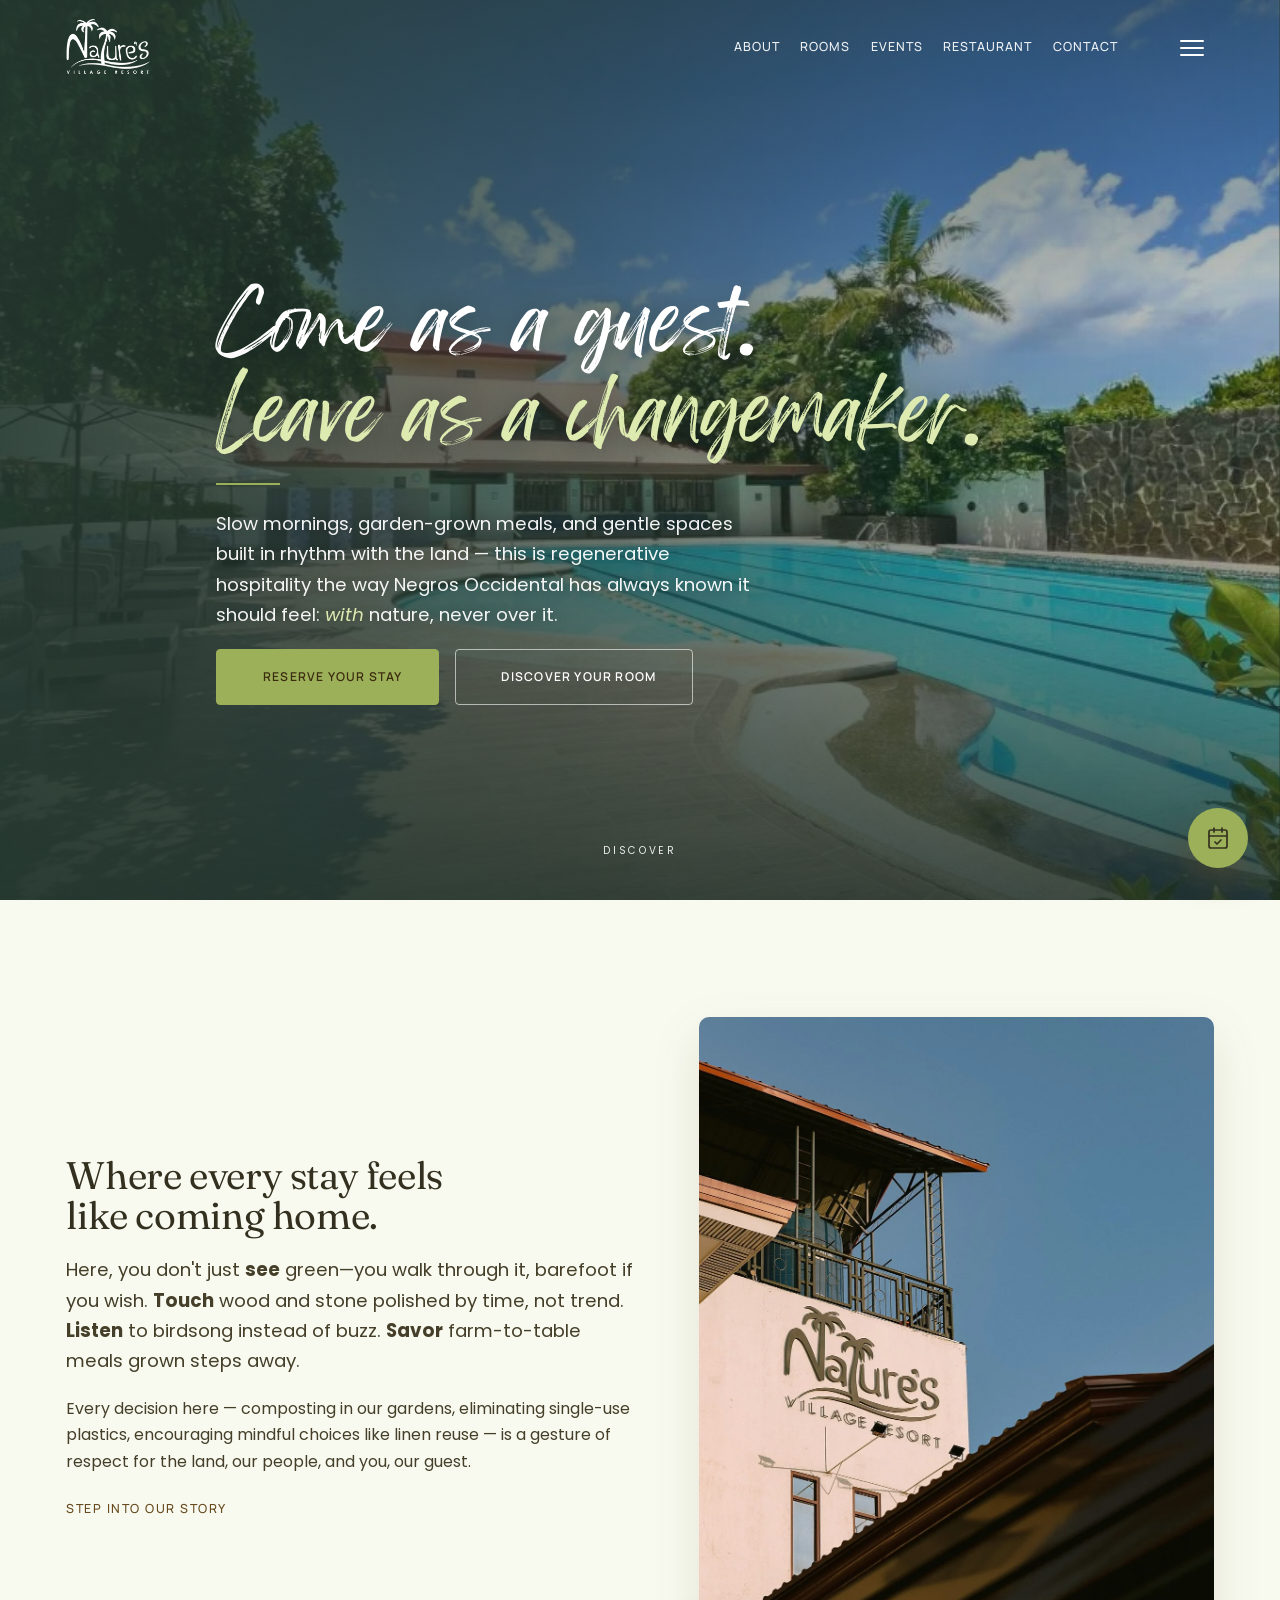
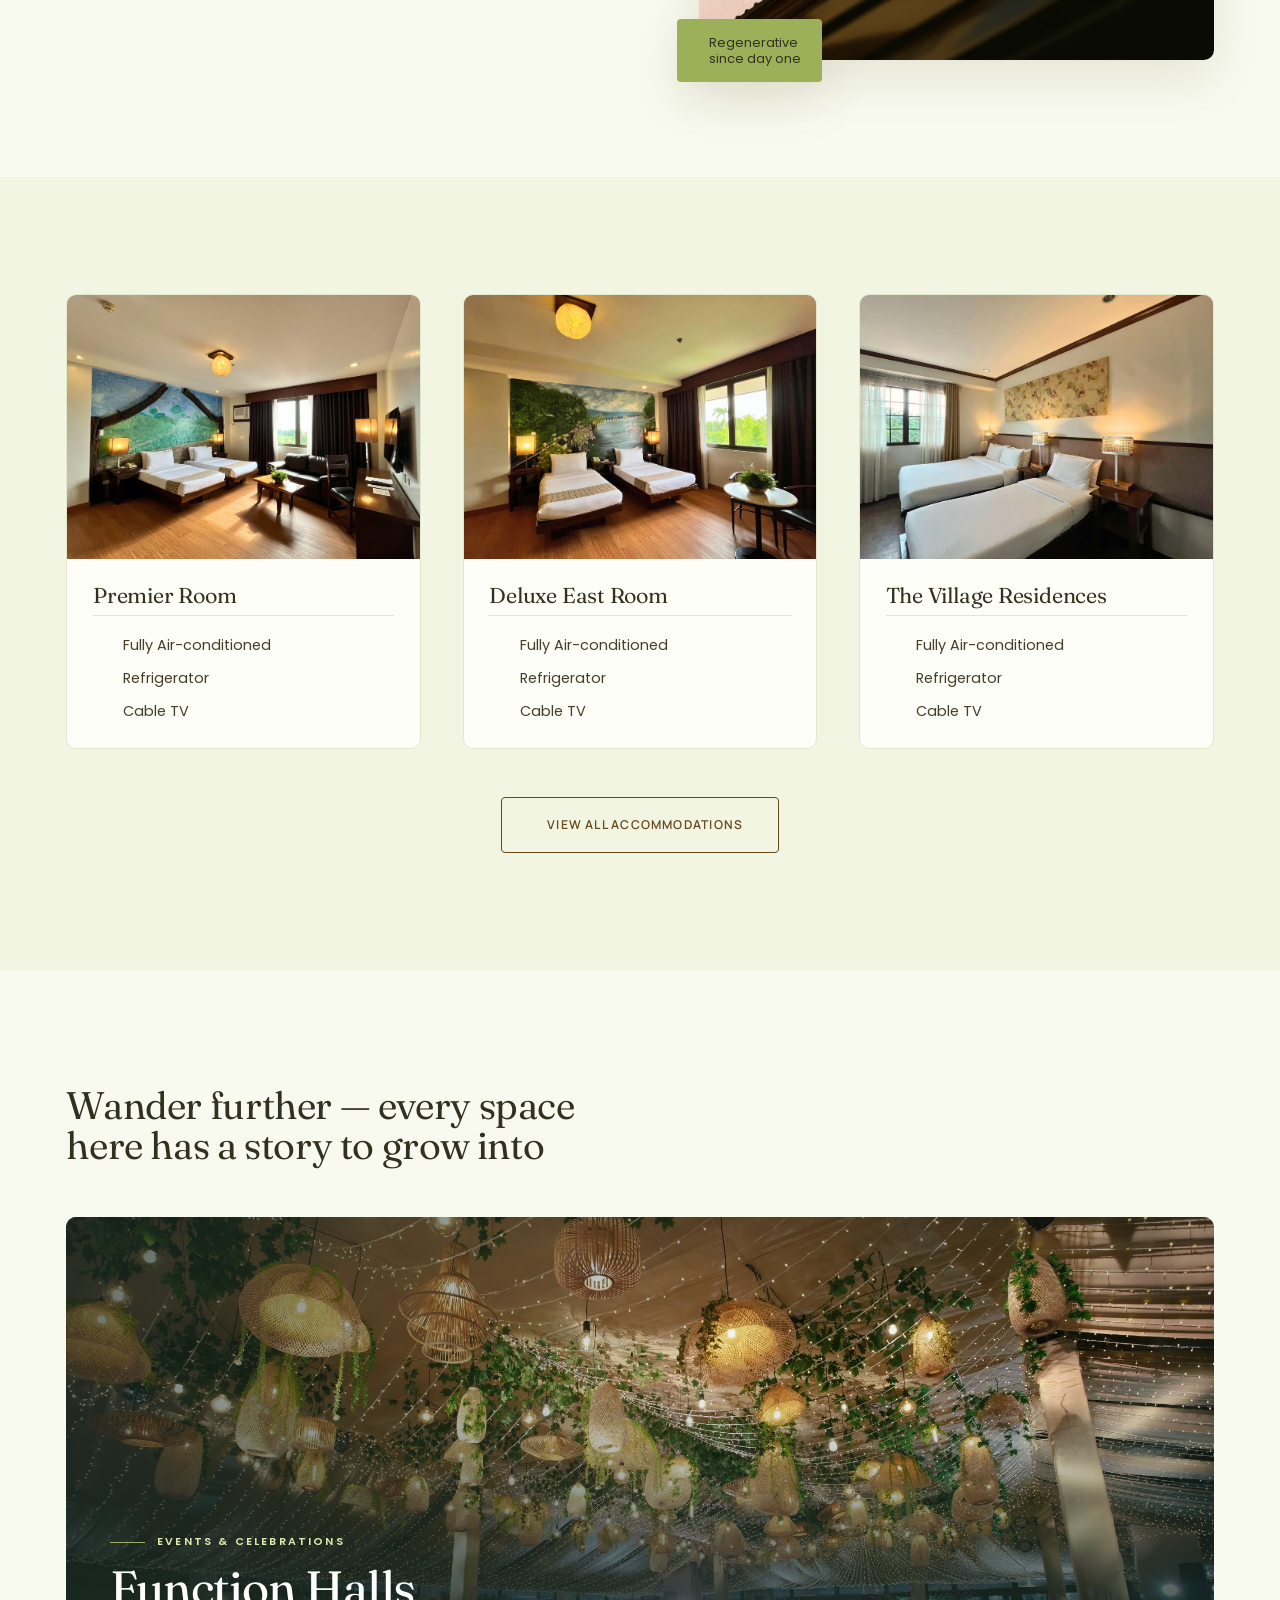
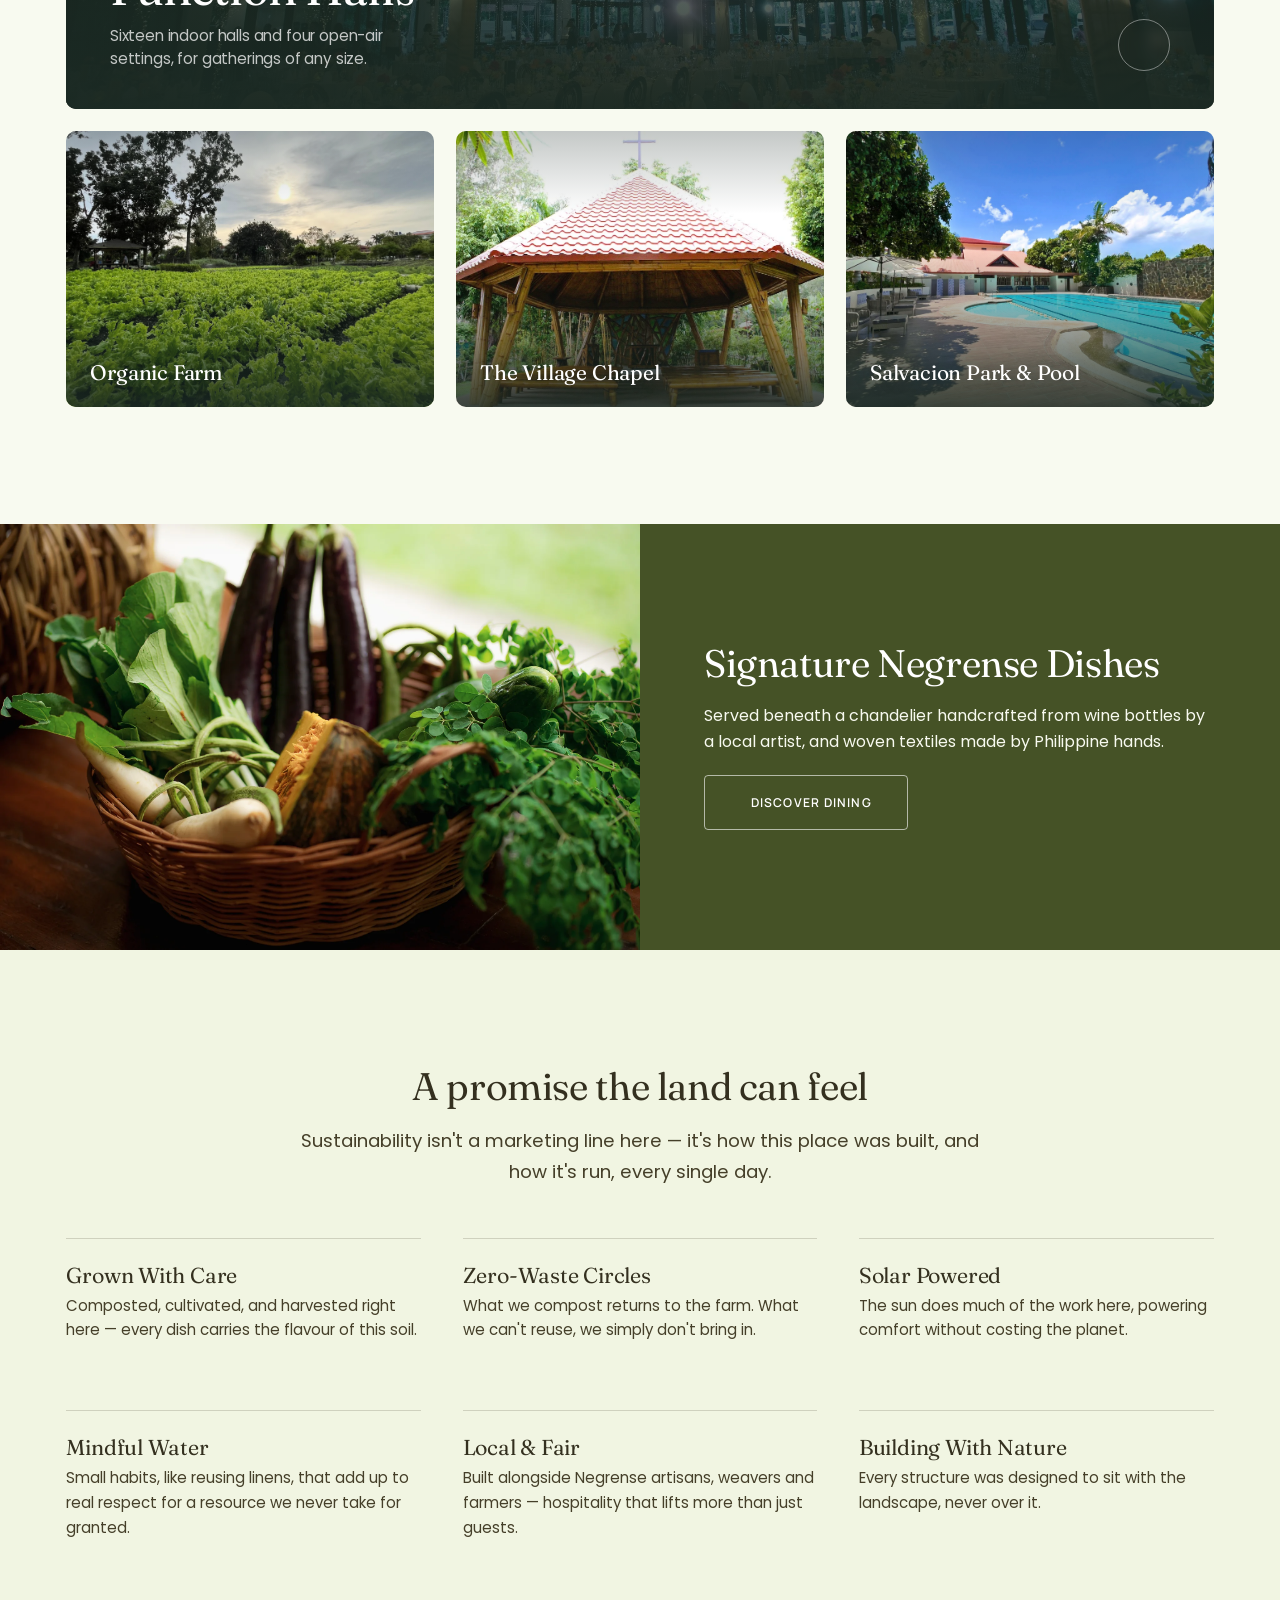
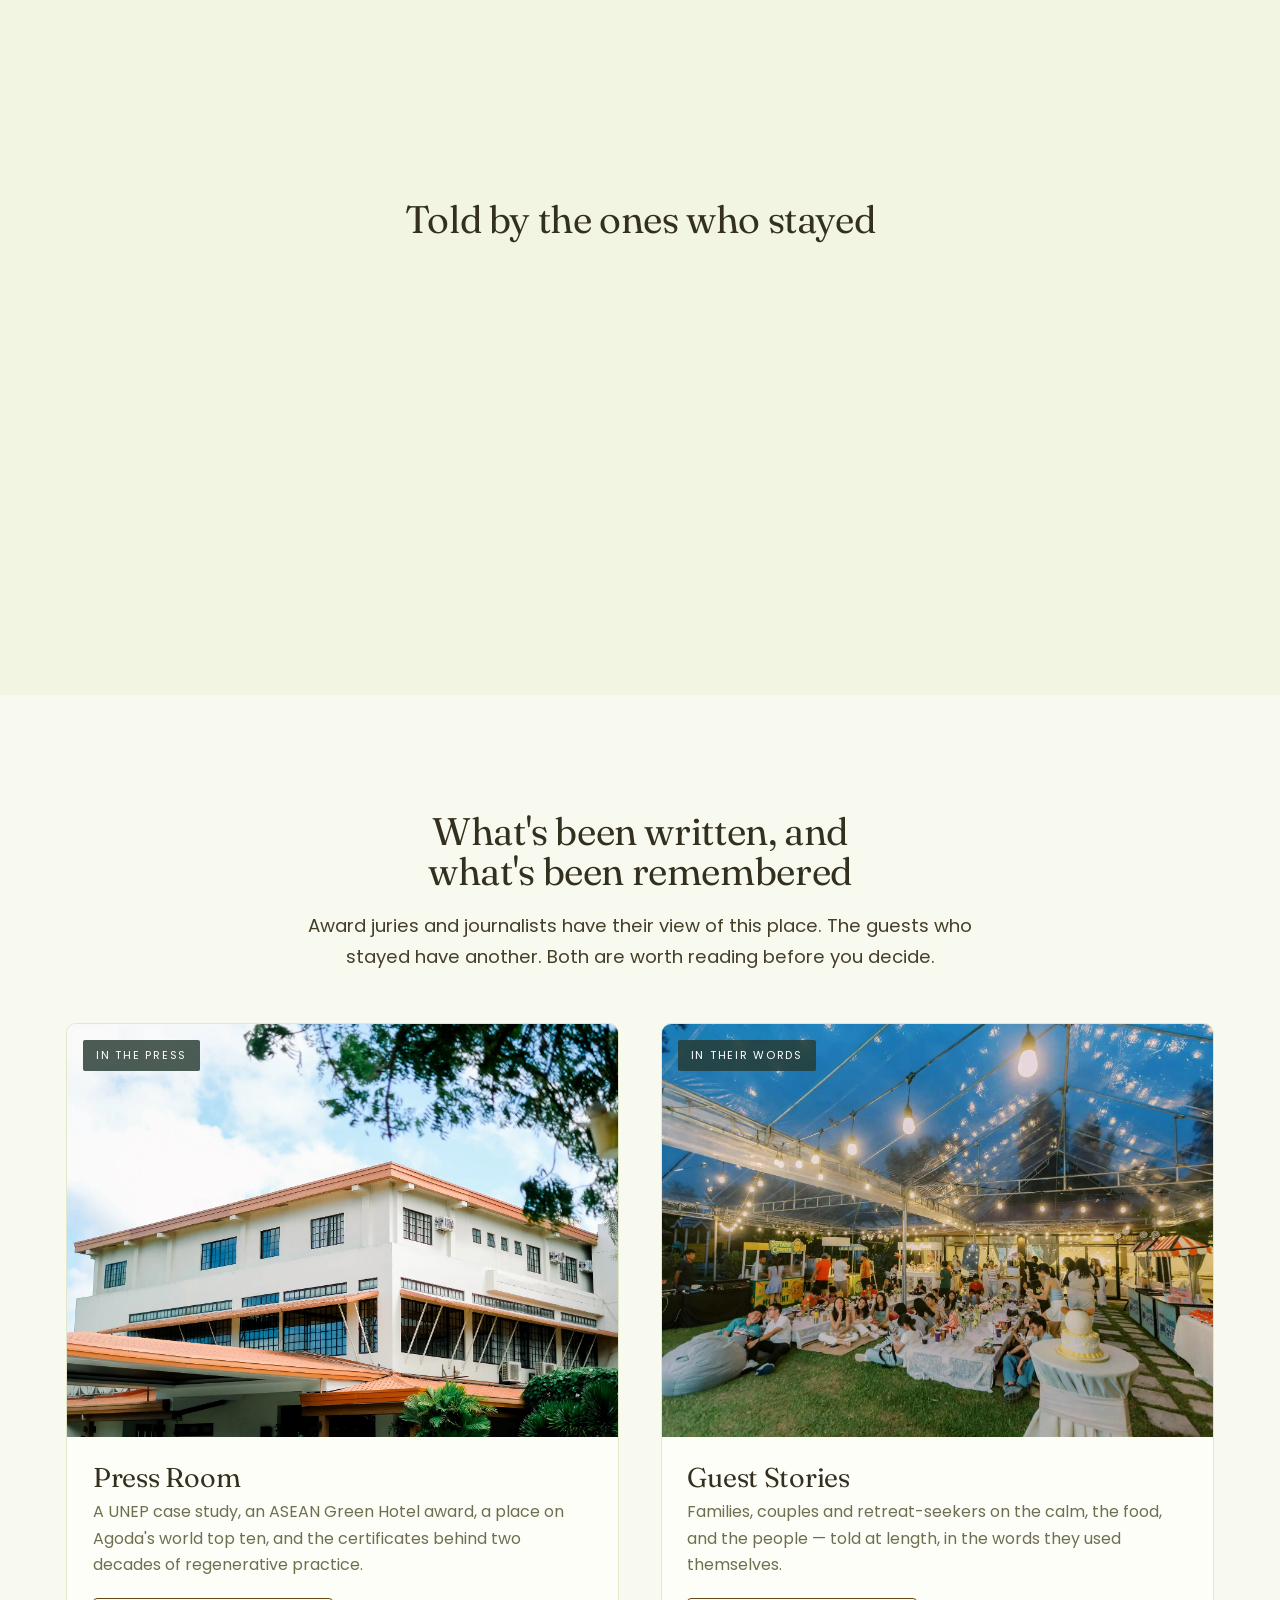
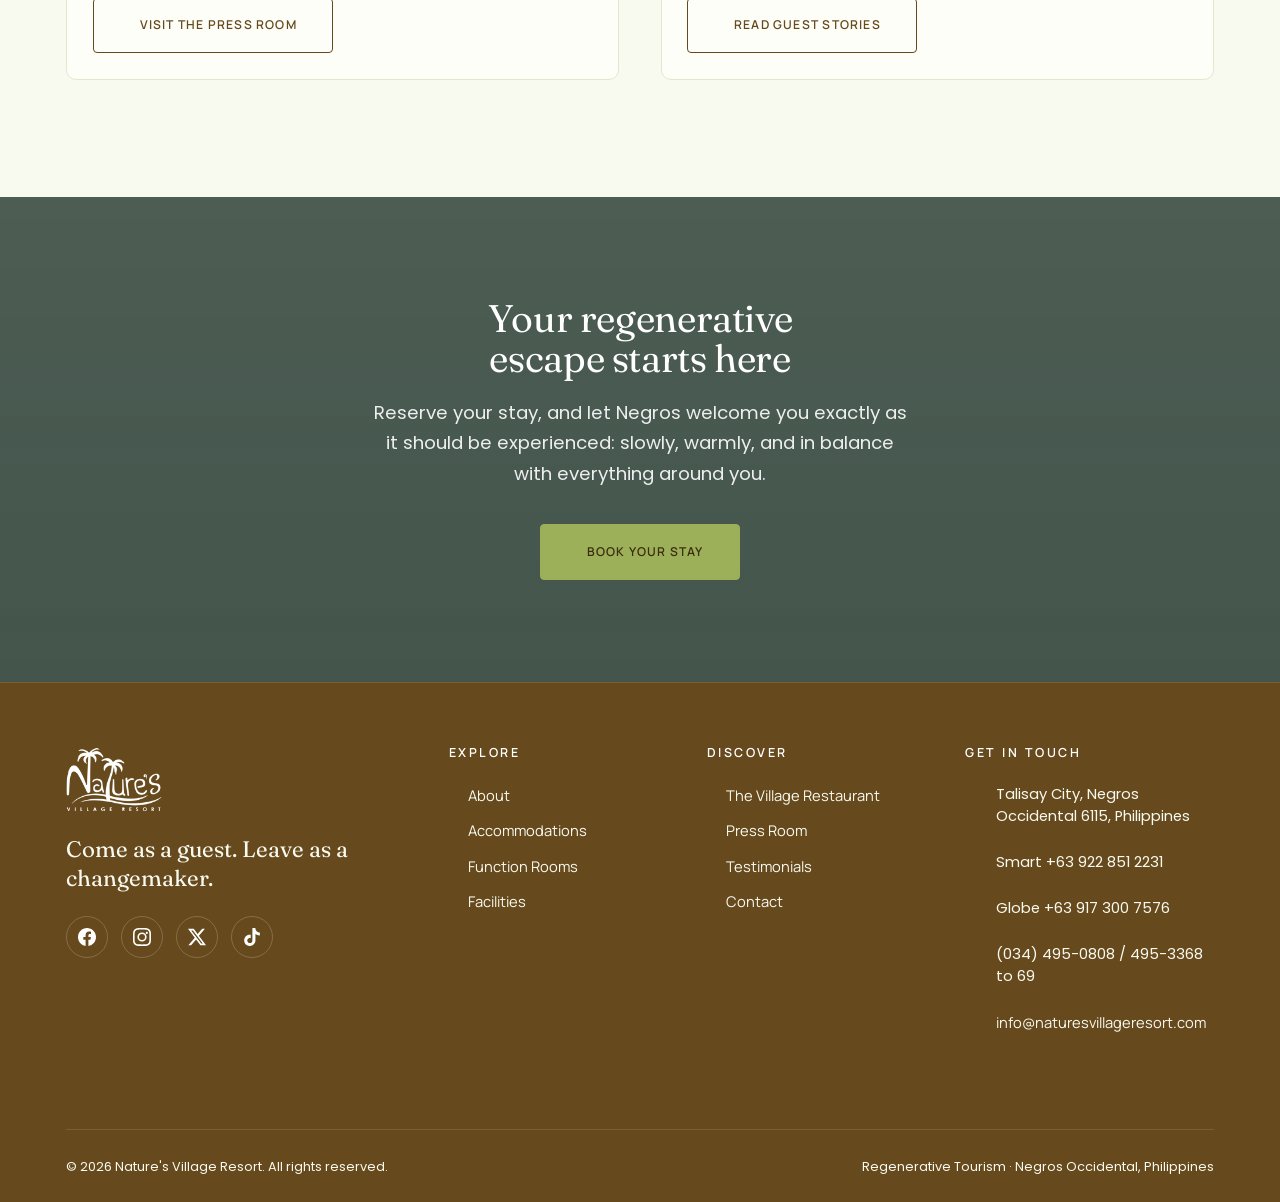
==== index.html @ 0e8e182b "Initial commit: Nature's Village Resort static site Co-Authored-By: Claude Opus 5.5 (1M context) <no" ====
<!doctype html>
<html lang="en">
<head>
  <meta charset="utf-8">
  <meta name="viewport" content="width=device-width, initial-scale=1">
  <title>Nature's Village Resort — Regenerative Escape, Negros Occidental</title>
  <meta name="description" content="Slow mornings, garden-grown meals, and quiet spaces shaped by nature at this regenerative escape in Talisay City, Negros Occidental.">
  <link rel="canonical" href="https://naturesvillageresort.com/">

  <!-- Open Graph -->
  <meta property="og:type" content="website">
  <meta property="og:title" content="Nature's Village Resort — A Regenerative Escape in Negros Occidental">
  <meta property="og:description" content="Garden-grown meals, solar-powered comfort, and gentle spaces built in rhythm with the land. Come as a guest. Leave as a changemaker.">
  <!-- Share card. JPEG at exactly 1200x630 — scrapers other than Facebook are
       unreliable with WebP, and declaring the dimensions lets them lay the card
       out before the image finishes downloading. Built by qa\make-og-images.py;
       re-run that after changing the source photo. -->
  <meta property="og:image" content="https://naturesvillageresort.com/assets/images/og/og-default.jpg">
  <meta property="og:image:type" content="image/jpeg">
  <meta property="og:image:width" content="1200">
  <meta property="og:image:height" content="630">
  <meta property="og:image:alt" content="The pool at Nature's Village Resort, framed by palms with shaded loungers along the water">
  <meta property="og:url" content="https://naturesvillageresort.com/">
  <meta name="twitter:card" content="summary_large_image">
  <meta name="twitter:image" content="https://naturesvillageresort.com/assets/images/og/og-default.jpg">
  <meta property="og:site_name" content="Nature's Village Resort">
  <meta name="theme-color" content="#2f3919">
  <meta name="robots" content="index, follow">

  <link rel="icon" href="/assets/images/Home/fav.png">

  <!-- Fonts: preconnect + swap -->
  <link rel="preconnect" href="https://fonts.googleapis.com">
  <link rel="preconnect" href="https://fonts.gstatic.com" crossorigin>
  <link rel="preconnect" href="https://unpkg.com" crossorigin>
  <link href="https://fonts.googleapis.com/css2?family=Fraunces:ital,opsz,wght@0,9..144,300..700;1,9..144,300..700&family=Manrope:wght@400;500;600&family=Poppins:wght@400;500;600&display=swap" rel="stylesheet">
  <link rel="stylesheet" href="/assets/css/styles.css?v=20260916">

  <!-- Preload hero -->
  <link rel="preload" as="image" href="/assets/images/Home/June-22-6PM-1-1024x683.webp">


  <!-- Structured data -->
  <script type="application/ld+json">
  {
    "@context": "https://schema.org",
    "@type": "Resort",
    "name": "Nature's Village Resort",
    "description": "A regenerative resort in Talisay City, Negros Occidental, Philippines, built around organic farming, solar power, and warm Filipino hospitality.",
    "image": "https://naturesvillageresort.com/assets/images/Home/final-aerial-1024x683.webp",
    "url": "https://naturesvillageresort.com/",
    "telephone": "+63 34 495 0808",
    "email": "info@naturesvillageresort.com",
    "slogan": "Come as a guest. Leave as a changemaker.",
    "address": {
      "@type": "PostalAddress",
      "addressLocality": "Talisay City",
      "addressRegion": "Negros Occidental",
      "postalCode": "6115",
      "addressCountry": "PH"
    },
    "amenityFeature": [
      { "@type": "LocationFeatureSpecification", "name": "Organic Farm" },
      { "@type": "LocationFeatureSpecification", "name": "Farm-to-Table Restaurant" },
      { "@type": "LocationFeatureSpecification", "name": "Chapel" },
      { "@type": "LocationFeatureSpecification", "name": "Swimming Pool" }
    ]
  }
  </script>
</head>
<body class="nvr">

<a class="nvr-visually-hidden nvr-skip-link" href="#main">Skip to main content</a>

  <!-- ==================== HEADER ==================== -->
  <header class="nvr-header nvr-header--transparent" id="site-header">
    <div class="nvr-container nvr-header__inner">
      <a class="nvr-header__logo" href="/" aria-label="Nature's Village Resort — Home">
        <img src="/assets/images/Home/nvr_logo.webp" alt="Nature's Village Resort logo" width="84" height="60">
        <span class="nvr-header__wordmark">Nature's Village<small>Resort · Negros</small></span>
      </a>

      <nav class="nvr-nav" aria-label="Primary">
        <div class="nvr-nav__item"><a class="nvr-nav__link" href="/about/">About</a></div>
        <div class="nvr-nav__item"><a class="nvr-nav__link" href="/accommodations/">Rooms</a></div>
        <div class="nvr-nav__item"><a class="nvr-nav__link" href="/function-rooms/">Events</a></div>
        <div class="nvr-nav__item"><a class="nvr-nav__link" href="/restaurant/">Restaurant</a></div>
        <div class="nvr-nav__item"><a class="nvr-nav__link" href="/contact/">Contact</a></div>
      </nav>

      <a class="nvr-btn nvr-header__cta" href="https://staahmax.staah.net/be/index_be?propertyId=Mjk5Ng==&individual=true" target="_blank" rel="noopener">
        <i data-lucide="calendar-check"></i> Book a Stay
      </a>

      <button class="nvr-burger" aria-label="Open menu" aria-expanded="false" aria-controls="mobile-menu">
        <span></span><span></span><span></span>
      </button>
    </div>
  </header>

  <!-- ==================== MOBILE DRAWER ==================== -->
  <div class="nvr-mobile" id="mobile-menu" aria-hidden="true">
    <button class="nvr-mobile__close" aria-label="Close menu"><i data-lucide="x"></i></button>
    <div class="nvr-mobile__inner">
      <ul class="nvr-mobile__list">
        <li><a href="/">Home</a></li>
        <li><a href="/about/">About</a></li>
        <li><a href="/accommodations/">Rooms</a></li>
        <li><a href="/function-rooms/">Events</a></li>
        <li>
          <a href="/facilities/">Facilities</a>
          <ul class="nvr-mobile__sub">
            <li><a href="/facilities/#chapel">The Village Chapel</a></li>
            <li><a href="/facilities/#farm">Organic Farm</a></li>
            <li><a href="/facilities/#park">Salvacion Park</a></li>
            <li><a href="/function-rooms/#venues">Function Venues</a></li>
          </ul>
        </li>
        <li><a href="/restaurant/">Restaurant</a></li>
        <li><a href="/press/">Press</a></li>
        <li><a href="/testimonials/">Testimonials</a></li>
        <li><a href="/contact/">Contact</a></li>
      </ul>
      <a class="nvr-btn nvr-mobile__cta" href="https://staahmax.staah.net/be/index_be?propertyId=Mjk5Ng==&individual=true" target="_blank" rel="noopener">
        <i data-lucide="calendar-check"></i> Book a Stay
      </a>
    </div>
  </div>

  <main id="main">

    <!-- ==================== HERO ==================== -->
    <section class="nvr-hero" aria-label="Welcome to Nature's Village Resort">
      <!-- The photo is the poster AND the fallback: it stays underneath the
           video for the whole visit, so a missing file, a dead network, JS off,
           a refused autoplay, a metered connection or a reduced-motion
           preference all degrade to the still image rather than to an empty
           hero. initHeroVideo() in custom.js reads the two attributes below and
           layers the player over it.
           data-hero-video-start skips the opening seconds of the source; set it
           to 0 if the file is ever re-cut to begin at the right frame — which is
           now the case, so the seek (and its dependence on the host honouring
           HTTP Range requests) is out of the picture.
           The file below is the web encode built by qa/encode-hero-video.ps1:
           720p, 20s, no audio track, moov atom up front. The 1080p master it
           was cut from is still in assets/video but is no longer referenced by
           anything — keep it out of the upload. Re-run that script after
           replacing it. -->
      <div class="nvr-hero__media"
           data-hero-video="/assets/video/nvr-hero.mp4"
           data-hero-video-start="0">
        <img src="/assets/images/Home/June-22-6PM-1-1024x683.webp"
             alt="Nature's Village Resort at twilight, warm lights mirrored in the pool" fetchpriority="high" width="1024" height="683">
      </div>
      <div class="nvr-hero__scrim" aria-hidden="true"></div>
      <div class="nvr-container nvr-hero__inner">
        <h1 class="nvr-hero__title">Come as a guest.<em>Leave as a changemaker.</em></h1>
        <span class="nvr-hero__rule" aria-hidden="true"></span>
        <p class="nvr-hero__lead">Slow mornings, garden-grown meals, and gentle spaces built in rhythm with the land — this is regenerative hospitality the way Negros Occidental has always known it should feel: <em>with</em> nature, never over it.</p>
        <div class="nvr-hero__actions">
          <a class="nvr-btn" href="https://staahmax.staah.net/be/index_be?propertyId=Mjk5Ng==&individual=true" target="_blank" rel="noopener">
            <i data-lucide="calendar-check"></i> Reserve Your Stay
          </a>
          <a class="nvr-btn nvr-btn--light" href="/accommodations/">
            <i data-lucide="bed-double"></i> Discover Your Room
          </a>
        </div>
      </div>
      <a class="nvr-hero__scroll" href="#intro" aria-label="Scroll to content">
        <span>Discover</span>
        <i data-lucide="chevron-down"></i>
      </a>
    </section>

    <!-- ==================== INTRO / ABOUT TEASER ==================== -->
    <section class="nvr-section" id="intro">
      <div class="nvr-container nvr-intro">
        <div class="nvr-intro__text nvr-reveal">
          <h2>Where every stay feels like coming home.</h2>
          <p class="nvr-lead">Here, you don't just <strong>see</strong> green—you walk through it, barefoot if you wish. <strong>Touch</strong> wood and stone polished by time, not trend. <strong>Listen</strong> to birdsong instead of buzz. <strong>Savor</strong> farm-to-table meals grown steps away.</p>
          <p>Every decision here — composting in our gardens, eliminating single-use plastics, encouraging mindful choices like linen reuse — is a gesture of respect for the land, our people, and you, our guest.</p>
          <a class="nvr-textlink" href="/about/">Step Into Our Story <i data-lucide="arrow-right"></i></a>
        </div>
        <div class="nvr-intro__media nvr-reveal" data-delay="1">
          <img src="/assets/images/Others/hero-slide-1.webp"
               alt="Lush garden pathway at Nature's Village Resort" loading="lazy" width="900" height="1100">
          <div class="nvr-intro__badge">
            <i data-lucide="leaf"></i>
            <span>Regenerative<br>since day one</span>
          </div>
        </div>
      </div>
    </section>

    <!-- ==================== STATS RIBBON ====================
    <section class="nvr-section nvr-section--brass nvr-stats-wrap">
      <div class="nvr-container nvr-stats">
        <div class="nvr-stat nvr-reveal"><i data-lucide="sun"></i><span class="nvr-stat__num">100%</span><span class="nvr-stat__label">powered by the sun</span></div>
        <div class="nvr-stat nvr-reveal" data-delay="1"><i data-lucide="sprout"></i><span class="nvr-stat__num">Farm</span><span class="nvr-stat__label">to table, grown steps away</span></div>
        <div class="nvr-stat nvr-reveal" data-delay="2"><i data-lucide="recycle"></i><span class="nvr-stat__num">Zero</span><span class="nvr-stat__label">waste, everything finds its way back</span></div>
        <div class="nvr-stat nvr-reveal" data-delay="3"><i data-lucide="hand-heart"></i><span class="nvr-stat__num">Local</span><span class="nvr-stat__label">hands, hearts &amp; harvests</span></div>
      </div>
    </section> -->

    <!-- ==================== ACCOMMODATIONS ==================== -->
    <section class="nvr-section nvr-section--tint">
      <div class="nvr-container">
        <!-- <div class="nvr-section-head nvr-section-head--center nvr-reveal">
          <h2>A place to actually rest</h2>
          <p class="nvr-lead">Not simply somewhere to sleep. Every room is shaped by natural light, local materials, and the quiet of the garden just beyond your window.</p>
        </div> -->
        <div class="nvr-grid nvr-grid--3">
          <article class="nvr-card nvr-detail-card nvr-reveal" role="button" tabindex="0" aria-label="View details for Premier Room"
            data-title="Premier Room"
            data-desc="Beds: 1 queen bed and 1 single bed or 2 single beds or 1 king bed|Size: 42 sq.m."
            data-stay-perks data-cta-label="Check Availability"
            data-amenities="snowflake:Fully Air-conditioned|refrigerator:Refrigerator|tv:Cable TV"
            data-detail-gallery="/assets/images/Rooms/Premier/premier-rooms-1.webp|/assets/images/Rooms/Premier/premier-rooms-2.webp|/assets/images/Rooms/Premier/premier-rooms-3.webp|/assets/images/Rooms/Premier/premier-rooms-4.webp">
            <div class="nvr-card__media">
              <span class="nvr-gallery-view"><i data-lucide="maximize-2"></i> View details</span>
              <img src="/assets/images/Rooms/Premier/premier-rooms-1.webp" alt="Interior of a Premier Room at Nature's Village Resort" loading="lazy" width="600" height="450">
            </div>
            <div class="nvr-card__body">
              <h3 class="nvr-card__title">Premier Room</h3>
              <ul class="nvr-featurelist stay-card__list">
                <li><i data-lucide="snowflake"></i> Fully Air-conditioned</li>
                <li><i data-lucide="refrigerator"></i> Refrigerator</li>
                <li><i data-lucide="tv"></i> Cable TV</li>
              </ul>
            </div>
          </article>
          <article class="nvr-card nvr-detail-card nvr-reveal" data-delay="1" role="button" tabindex="0" aria-label="View details for Deluxe East Room"
            data-title="Deluxe East Room"
            data-desc="Beds: 1 queen and 1 single bed or 2 single beds or 1 king bed|Size: 42 sq.m."
            data-stay-perks data-cta-label="Check Availability"
            data-amenities="snowflake:Fully Air-conditioned|refrigerator:Refrigerator|tv:Cable TV"
            data-detail-gallery="/assets/images/Rooms/Deluxe-East/deluxe-east-1.webp|/assets/images/Rooms/Deluxe-East/deluxe-east-2.webp|/assets/images/Rooms/Deluxe-East/deluxe-east-3.webp|/assets/images/Rooms/Deluxe-East/deluxe-east-4.webp">
            <div class="nvr-card__media">
              <span class="nvr-gallery-view"><i data-lucide="maximize-2"></i> View details</span>
              <img src="/assets/images/Rooms/Deluxe-East/deluxe-east-1.webp" alt="Interior of a Deluxe East Room at Nature's Village Resort" loading="lazy" width="600" height="450">
            </div>
            <div class="nvr-card__body">
              <h3 class="nvr-card__title">Deluxe East Room</h3>
              <ul class="nvr-featurelist stay-card__list">
                <li><i data-lucide="snowflake"></i> Fully Air-conditioned</li>
                <li><i data-lucide="refrigerator"></i> Refrigerator</li>
                <li><i data-lucide="tv"></i> Cable TV</li>
              </ul>
            </div>
          </article>
          <article class="nvr-card nvr-detail-card nvr-reveal" data-delay="2" role="button" tabindex="0" aria-label="View details for The Village Residences"
            data-title="The Village Residences"
            data-desc="Beds: 1 queen bed and 1 single bed|Size: 42 sq.m."
            data-stay-perks data-cta-label="Check Availability"
            data-amenities="snowflake:Fully Air-conditioned|refrigerator:Refrigerator|tv:Cable TV"
            data-detail-gallery="/assets/images/Rooms/The-Village-Residences/the-village-residences-1.webp|/assets/images/Rooms/The-Village-Residences/the-village-residences-2.webp|/assets/images/Rooms/The-Village-Residences/the-village-residences-3.webp">
            <div class="nvr-card__media">
              <span class="nvr-gallery-view"><i data-lucide="maximize-2"></i> View details</span>
              <img src="/assets/images/Rooms/The-Village-Residences/the-village-residences-1.webp" alt="A bedroom in The Village Residences at Nature's Village Resort, with twin beds and garden-facing windows" loading="lazy" width="600" height="450">
            </div>
            <div class="nvr-card__body">
              <h3 class="nvr-card__title">The Village Residences</h3>
              <ul class="nvr-featurelist stay-card__list">
                <li><i data-lucide="snowflake"></i> Fully Air-conditioned</li>
                <li><i data-lucide="refrigerator"></i> Refrigerator</li>
                <li><i data-lucide="tv"></i> Cable TV</li>
              </ul>
            </div>
          </article>
        </div>
        <div class="nvr-center nvr-mt-xl">
          <a class="nvr-btn nvr-btn--outline" href="/accommodations/"><i data-lucide="bed-double"></i> View All Accommodations</a>
        </div>
      </div>
    </section>

    <!-- ==================== FACILITIES / SPACES ==================== -->
    <section class="nvr-section">
      <div class="nvr-container">
        <div class="nvr-section-head nvr-reveal">
          <h2>Wander further — every space here has a story to grow into</h2>
        </div>
        <div class="nvr-spaces">
          <a class="nvr-space nvr-space--feature nvr-reveal" href="/function-rooms/#venues">
            <img src="/assets/images/Function%20Venue/Indoor/Padre-Pio-Pavilion/Padre-Pio-Pavilion-B/padre-pio-pavilion-b-5.webp" alt="Padre Pio Pavilion dressed for a reception, with rattan lanterns and fairy lights overhead" loading="lazy" width="2048" height="1365">
            <div class="nvr-space__label">
              <span class="nvr-space__eyebrow">Events &amp; celebrations</span>
              <span class="nvr-space__name">Function Halls</span>
              <span class="nvr-space__note">Sixteen indoor halls and four open-air settings, for gatherings of any size.</span>
            </div>
            <span class="nvr-space__go"><i data-lucide="arrow-up-right"></i></span>
          </a>
          <a class="nvr-space nvr-reveal" href="/facilities/#farm">
            <img src="/assets/images/Organic%20Farm/Farm-1.webp" alt="The organic farm at Nature's Village Resort" loading="lazy" width="800" height="600">
            <div class="nvr-space__label"><span class="nvr-space__name">Organic Farm</span><i data-lucide="arrow-up-right"></i></div>
          </a>
          <a class="nvr-space nvr-reveal" data-delay="1" href="/facilities/#chapel">
            <img src="/assets/images/Home/chapel_01-2.webp" alt="The Village Chapel at Nature's Village Resort" loading="lazy" width="600" height="450">
            <div class="nvr-space__label"><span class="nvr-space__name">The Village Chapel</span><i data-lucide="arrow-up-right"></i></div>
          </a>
          <a class="nvr-space nvr-reveal" data-delay="2" href="/facilities/#park">
            <img src="/assets/images/Pool%20and%20Park/Pool%26Park-1.webp" alt="Salvacion Park and pool" loading="lazy" width="600" height="450">
            <div class="nvr-space__label"><span class="nvr-space__name">Salvacion Park &amp; Pool</span><i data-lucide="arrow-up-right"></i></div>
          </a>
        </div>
      </div>
    </section>

    <!-- ==================== RESTAURANT FEATURE ==================== -->
    <section class="nvr-restaurant">
      <div class="nvr-restaurant__media">
        <img src="/assets/images/Home/Natures-0096.webp" alt="Evening ambience at The Village Restaurant" loading="lazy" width="1024" height="683">
      </div>
      <div class="nvr-restaurant__panel nvr-reveal">
        <h2>Signature Negrense Dishes</h2>
        <p>Served beneath a chandelier handcrafted from wine bottles by a local artist, and woven textiles made by Philippine hands.</p>
        <!-- <ul class="nvr-featurelist">
          <li><i data-lucide="carrot"></i> Ingredients hand-picked from our own farm</li>
          <li><i data-lucide="palette"></i> Art and craftsmanship, entirely Philippine</li>
          <li><i data-lucide="glass-water"></i> Drinks pressed from what's growing today</li>
        </ul> -->
        <a class="nvr-btn nvr-btn--outline" href="/restaurant/"><i data-lucide="utensils"></i> Discover Dining</a>
      </div>
    </section>

    <!-- ==================== SUSTAINABILITY ==================== -->
    <section class="nvr-section nvr-section--tint">
      <div class="nvr-container">
        <div class="nvr-section-head nvr-section-head--center nvr-reveal">
          <h2>A promise the land can feel</h2>
          <p class="nvr-lead">Sustainability isn't a marketing line here — it's how this place was built, and how it's run, every single day.</p>
        </div>
        <div class="nvr-grid nvr-grid--3 nvr-pillars">
          <div class="nvr-pillar nvr-reveal"><i data-lucide="sprout"></i><h3>Grown With Care</h3><p>Composted, cultivated, and harvested right here — every dish carries the flavour of this soil.</p></div>
          <div class="nvr-pillar nvr-reveal" data-delay="1"><i data-lucide="recycle"></i><h3>Zero-Waste Circles</h3><p>What we compost returns to the farm. What we can't reuse, we simply don't bring in.</p></div>
          <div class="nvr-pillar nvr-reveal" data-delay="2"><i data-lucide="sun"></i><h3>Solar Powered</h3><p>The sun does much of the work here, powering comfort without costing the planet.</p></div>
          <div class="nvr-pillar nvr-reveal"><i data-lucide="droplets"></i><h3>Mindful Water</h3><p>Small habits, like reusing linens, that add up to real respect for a resource we never take for granted.</p></div>
          <div class="nvr-pillar nvr-reveal" data-delay="1"><i data-lucide="users"></i><h3>Local &amp; Fair</h3><p>Built alongside Negrense artisans, weavers and farmers — hospitality that lifts more than just guests.</p></div>
          <div class="nvr-pillar nvr-reveal" data-delay="2"><i data-lucide="trees"></i><h3>Building With Nature</h3><p>Every structure was designed to sit with the landscape, never over it.</p></div>
        </div>
      </div>
    </section>

    <!-- ==================== TESTIMONIALS ==================== -->
    <section class="nvr-section nvr-section--tint">
      <div class="nvr-container">
        <div class="nvr-section-head nvr-section-head--center nvr-reveal">
          <h2>Told by the ones who stayed</h2>
        </div>
        <!-- Live review aggregator (Elfsight), replacing the three hand-kept
             quote cards that used to sit here: it pulls the current Google,
             Tripadvisor and Booking ratings, so the homepage stops quoting a
             fixed trio and starts showing whatever guests said this week.
             The widget owns everything inside this container — see
             .nvr-reviews in styles.css for the height floor that keeps the
             section from collapsing before it paints, and the platform script
             at the end of <body>. The quote-card component itself is still
             used on /testimonials/ and /restaurant/, so it stays in the sheet. -->
        <div class="nvr-reviews nvr-reveal">
          <div class="elfsight-app-783d2296-5bf5-4c1e-8947-7b18f0b92598" data-elfsight-app-lazy></div>
        </div>
      </div>
    </section>

    <!-- ==================== PRESS & GUEST STORIES ==================== -->
    <!-- Sits between the live ratings above and the booking CTA below: the
         ratings are the short proof, these two cards are the doors to the long
         form. Built from the shared .nvr-card / .nvr-grid components, same as
         the accommodations teaser further up — each card previews its
         destination with that page's own hero photograph. -->
    <section class="nvr-section" id="stories">
      <div class="nvr-container">
        <div class="nvr-section-head nvr-section-head--center nvr-reveal">
          <h2>What's been written, and what's been remembered</h2>
          <p class="nvr-lead">Award juries and journalists have their view of this place. The guests who stayed have another. Both are worth reading before you decide.</p>
        </div>
        <div class="nvr-grid nvr-grid--2">
          <article class="nvr-card nvr-reveal">
            <div class="nvr-card__media">
              <span class="nvr-tag">In the press</span>
              <img src="/assets/images/Others/hero-slide-8.webp" alt="Aerial view of Nature's Village Resort set among gardens and tree canopy" loading="lazy" width="1024" height="683">
            </div>
            <div class="nvr-card__body">
              <h3 class="nvr-card__title">Press Room</h3>
              <p class="nvr-card__text">A UNEP case study, an ASEAN Green Hotel award, a place on Agoda's world top ten, and the certificates behind two decades of regenerative practice.</p>
              <a class="nvr-btn nvr-btn--outline nvr-card__cta" href="/press/">
                <i data-lucide="newspaper"></i> Visit the Press Room
              </a>
            </div>
          </article>
          <article class="nvr-card nvr-reveal" data-delay="1">
            <div class="nvr-card__media">
              <span class="nvr-tag">In their words</span>
              <img src="/assets/images/Others/1.webp" alt="Lounge seating beside the pool at dusk, warm light spilling from the pavilion behind" loading="lazy" width="1080" height="1350">
            </div>
            <div class="nvr-card__body">
              <h3 class="nvr-card__title">Guest Stories</h3>
              <p class="nvr-card__text">Families, couples and retreat-seekers on the calm, the food, and the people — told at length, in the words they used themselves.</p>
              <a class="nvr-btn nvr-btn--outline nvr-card__cta" href="/testimonials/">
                <i data-lucide="message-circle-heart"></i> Read Guest Stories
              </a>
            </div>
          </article>
        </div>
      </div>
    </section>

    <!-- ==================== BOOKING CTA ==================== -->
    <section class="nvr-cta">
      <div class="nvr-container nvr-cta__inner nvr-reveal">
        <h2>Your regenerative escape starts here</h2>
        <p class="nvr-lead">Reserve your stay, and let Negros welcome you exactly as it should be experienced: slowly, warmly, and in balance with everything around you.</p>
        <a class="nvr-btn" href="https://staahmax.staah.net/be/index_be?propertyId=Mjk5Ng==&individual=true" target="_blank" rel="noopener">
          <i data-lucide="calendar-check"></i> Book Your Stay
        </a>
      </div>
    </section>
  </main>

  <!-- ==================== LIGHTBOX ==================== -->
  <div class="nvr-lightbox" id="nvr-lightbox" role="dialog" aria-modal="true" aria-label="Room photo gallery" hidden>
    <div class="nvr-lightbox__backdrop" data-lightbox-close></div>
    <div class="nvr-lightbox__dialog">
      <button class="nvr-lightbox__close" type="button" aria-label="Close gallery" data-lightbox-close>
        <i data-lucide="x"></i>
      </button>
      <button class="nvr-lightbox__nav nvr-lightbox__nav--prev" type="button" aria-label="Previous image" data-lightbox-prev>
        <i data-lucide="chevron-left"></i>
      </button>
      <figure class="nvr-lightbox__figure">
        <img class="nvr-lightbox__img" id="nvr-lightbox-img" src="" alt="">
      </figure>
      <button class="nvr-lightbox__nav nvr-lightbox__nav--next" type="button" aria-label="Next image" data-lightbox-next>
        <i data-lucide="chevron-right"></i>
      </button>
      <div class="nvr-lightbox__bar">
        <span class="nvr-lightbox__title" id="nvr-lightbox-title"></span>
        <span class="nvr-lightbox__counter" id="nvr-lightbox-counter"></span>
      </div>
    </div>
  </div>

  <!-- ==================== ROOM DETAIL MODAL ==================== -->
  <div class="nvr-roommodal" id="nvr-roommodal" role="dialog" aria-modal="true" aria-label="Room details" hidden>
    <div class="nvr-roommodal__backdrop" data-roommodal-close></div>
    <div class="nvr-roommodal__dialog">
      <button class="nvr-roommodal__close" type="button" aria-label="Close room details" data-roommodal-close>
        <i data-lucide="x"></i>
      </button>
      <div class="nvr-roommodal__media">
        <img class="nvr-roommodal__img" id="roommodal-img" src="" alt="">
      </div>
      <div class="nvr-roommodal__body">
        <h3 class="nvr-roommodal__title" id="roommodal-title"></h3>
        <div class="nvr-roommodal__desc" id="roommodal-desc"></div>

        <div class="nvr-roommodal__thumbs" id="roommodal-thumbs"></div>

        <div class="nvr-roommodal__amenities" id="roommodal-amenities">
          <h4 id="roommodal-features-heading">Inclusions</h4>
          <div id="roommodal-stayperks">
            <ul class="nvr-featurelist">
              <li><i data-lucide="coffee"></i> Complimentary Village Breakfast</li>
              <li><i data-lucide="ticket"></i> Free entrance to Salvacion Park/Camp Edgar/Organic Farm</li>
              <li><i data-lucide="waves"></i> Free use of resort pool</li>
              <li><i data-lucide="wifi"></i> Complimentary WIFI access available in designated areas</li>
              <li><i data-lucide="baby"></i> Maximum of two(2) children 12 years old &amp; below are free when sharing bed with adults</li>
            </ul>
          </div>
          <ul class="nvr-featurelist" id="roommodal-features"></ul>
          <p class="nvr-roommodal__note" id="roommodal-note">
            Check-in time is 3:00 pm<br>
            Check-out time is 11:00 am<br>
            Major credit cards are accepted
          </p>
        </div>

        <a class="nvr-btn stay-card__cta" id="roommodal-cta" href="https://staahmax.staah.net/be/index_be?propertyId=Mjk5Ng==&individual=true" target="_blank" rel="noopener">
          <i data-lucide="arrow-right"></i> <span id="roommodal-cta-label">Check Availability</span>
        </a>
      </div>
    </div>
  </div>

  <!-- ==================== FOOTER ==================== -->
  <footer class="nvr-footer">
    <div class="nvr-container">
      <div class="nvr-footer__grid">
        <div class="nvr-footer__brand">
          <img src="/assets/images/Home/nvr_logo.webp" alt="Nature's Village Resort logo" width="96" height="69">
          <p class="nvr-footer__tagline">Come as a guest. Leave as a changemaker.</p>
          <div class="nvr-footer__social">
            <a href="https://facebook.com/NVROfficialPage" target="_blank" rel="noopener" aria-label="Facebook">
              <svg class="nvr-ic" viewBox="0 0 24 24" fill="currentColor" width="18" height="18" aria-hidden="true"><path d="M24 12.07C24 5.4 18.63 0 12 0S0 5.4 0 12.07c0 6.02 4.39 11.01 10.12 11.93v-8.44H7.08v-3.49h3.04V9.41c0-3.02 1.79-4.69 4.53-4.69 1.31 0 2.68.24 2.68.24v2.97h-1.51c-1.49 0-1.95.93-1.95 1.89v2.25h3.32l-.53 3.49h-2.79V24C19.61 23.08 24 18.09 24 12.07z"/></svg>
            </a>
            <a href="https://instagram.com/naturesvillageresort" target="_blank" rel="noopener" aria-label="Instagram">
              <svg class="nvr-ic" viewBox="0 0 24 24" fill="currentColor" width="18" height="18" aria-hidden="true"><path d="M12 2.16c3.2 0 3.58.01 4.85.07 1.17.05 1.8.25 2.23.41.56.22.96.48 1.38.9.42.42.68.82.9 1.38.16.42.36 1.06.41 2.23.06 1.27.07 1.65.07 4.85s-.01 3.58-.07 4.85c-.05 1.17-.25 1.8-.41 2.23-.22.56-.48.96-.9 1.38-.42.42-.82.68-1.38.9-.42.16-1.06.36-2.23.41-1.27.06-1.65.07-4.85.07s-3.58-.01-4.85-.07c-1.17-.05-1.8-.25-2.23-.41a3.7 3.7 0 0 1-1.38-.9 3.7 3.7 0 0 1-.9-1.38c-.16-.42-.36-1.06-.41-2.23-.06-1.27-.07-1.65-.07-4.85s.01-3.58.07-4.85c.05-1.17.25-1.8.41-2.23.22-.56.48-.96.9-1.38.42-.42.82-.68 1.38-.9.43-.16 1.06-.36 2.23-.41 1.27-.06 1.65-.07 4.85-.07M12 0C8.74 0 8.33.01 7.05.07 5.78.13 4.9.33 4.14.63c-.79.31-1.46.72-2.12 1.38C1.35 2.68.94 3.35.63 4.14.33 4.9.13 5.78.07 7.05.01 8.33 0 8.74 0 12s.01 3.67.07 4.95c.06 1.27.26 2.15.56 2.91.31.79.72 1.46 1.38 2.12.66.66 1.33 1.07 2.12 1.38.76.3 1.64.5 2.91.56C8.33 23.99 8.74 24 12 24s3.67-.01 4.95-.07c1.27-.06 2.15-.26 2.91-.56.79-.31 1.46-.72 2.12-1.38.66-.66 1.07-1.33 1.38-2.12.3-.76.5-1.64.56-2.91.06-1.28.07-1.69.07-4.95s-.01-3.67-.07-4.95c-.06-1.27-.26-2.15-.56-2.91a5.9 5.9 0 0 0-1.38-2.12A5.9 5.9 0 0 0 19.86.63c-.76-.3-1.64-.5-2.91-.56C15.67.01 15.26 0 12 0zm0 5.84a6.16 6.16 0 1 0 0 12.32 6.16 6.16 0 0 0 0-12.32zM12 16a4 4 0 1 1 0-8 4 4 0 0 1 0 8zm6.41-10.85a1.44 1.44 0 1 0 0 2.88 1.44 1.44 0 0 0 0-2.88z"/></svg>
            </a>
            <a href="https://twitter.com/naturesvillage" target="_blank" rel="noopener" aria-label="X (Twitter)">
              <svg class="nvr-ic" viewBox="0 0 24 24" fill="currentColor" width="18" height="18" aria-hidden="true"><path d="M18.9 1.15h3.68l-8.04 9.19L24 22.85h-7.41l-5.8-7.58-6.64 7.58H.47l8.6-9.83L0 1.15h7.6l5.24 6.93 6.06-6.93zm-1.29 19.5h2.04L6.49 3.24H4.3L17.61 20.65z"/></svg>
            </a>
            <a href="https://tiktok.com/@naturesvillageresort" target="_blank" rel="noopener" aria-label="TikTok">
              <svg class="nvr-ic" viewBox="0 0 24 24" fill="currentColor" width="18" height="18" aria-hidden="true"><path d="M12.53.02C13.84 0 15.14.01 16.44 0c.08 1.53.63 3.09 1.75 4.17 1.12 1.11 2.7 1.62 4.24 1.79v4.03c-1.44-.05-2.89-.35-4.2-.97-.57-.26-1.1-.59-1.62-.93-.01 2.92.01 5.84-.02 8.75-.08 1.4-.54 2.79-1.35 3.94-1.31 1.92-3.58 3.17-5.91 3.21-1.43.08-2.86-.31-4.08-1.03-2.02-1.19-3.44-3.37-3.65-5.71-.02-.5-.03-1-.01-1.49.18-1.9 1.12-3.72 2.58-4.96 1.66-1.44 3.98-2.13 6.15-1.72.02 1.48-.04 2.96-.04 4.44-.99-.32-2.15-.23-3.02.37-.63.41-1.11 1.04-1.36 1.75-.21.51-.15 1.07-.14 1.61.24 1.64 1.82 3.02 3.5 2.87 1.12-.01 2.19-.66 2.77-1.61.19-.33.4-.67.41-1.06.1-1.79.06-3.57.07-5.36.01-4.03-.01-8.05.02-12.07z"/></svg>
            </a>
          </div>
        </div>
        <div>
          <h2>Explore</h2>
          <ul class="nvr-footer__list">
            <li><a href="/about/">About</a></li>
            <li><a href="/accommodations/">Accommodations</a></li>
            <li><a href="/function-rooms/">Function Rooms</a></li>
            <li><a href="/facilities/">Facilities</a></li>
          </ul>
        </div>
        <div>
          <h2>Discover</h2>
          <ul class="nvr-footer__list">
            <li><a href="/restaurant/">The Village Restaurant</a></li>
            <li><a href="/press/">Press Room</a></li>
            <li><a href="/testimonials/">Testimonials</a></li>
            <li><a href="/contact/">Contact</a></li>
          </ul>
        </div>
        <div>
          <h2>Get In Touch</h2>
          <ul class="nvr-footer__list nvr-footer__contact">
            <li><i data-lucide="map-pin"></i><span>Talisay City, Negros Occidental 6115, Philippines</span></li>
            <li><i data-lucide="phone"></i><span>Smart +63 922 851 2231</span></li>
            <li><i data-lucide="phone"></i><span>Globe +63 917 300 7576</span></li>
            <li><i data-lucide="printer"></i><span>(034) 495-0808 / 495-3368 to 69</span></li>
            <li><i data-lucide="mail"></i><a href="mailto:info@naturesvillageresort.com">info@naturesvillageresort.com</a></li>
          </ul>
        </div>
      </div>
      <div class="nvr-footer__bottom">
        <span>&copy; <span data-year>2026</span> Nature's Village Resort. All rights reserved.</span>
        <span>Regenerative Tourism · Negros Occidental, Philippines</span>
      </div>
    </div>
  </footer>

  <script src="https://unpkg.com/lucide@1.28.0/dist/umd/lucide.min.js" defer
          integrity="sha384-VrnzGPiSyQxm3mI2VhlssyR85zugSHtxMkgO42qV3wUAbNk1oRdZkCWjXKOhuVu6"
          crossorigin="anonymous"></script>
  <script src="/assets/js/custom.js?v=20260916" defer></script>
  <!-- Elfsight review widget platform, for the testimonials section above.
       Homepage only — the other nine pages never load it. Deferred and last in
       the document so it can't block parsing or compete with the hero paint;
       it finds its own container by class once it runs. No integrity hash: the
       vendor ships a rolling build at a stable URL, so pinning a hash here
       would break the widget on their next release rather than protect it.
       Its origins are enumerated in the CSP — see .htaccess before changing
       this, or the script and every call it makes will be blocked. -->
  <script src="https://static.elfsight.com/platform/platform.js" data-use-service-core defer></script>
</body>
</html>
---- assets/css/styles.css ----
/* ==========================================================================
   NATURE'S VILLAGE RESORT — COMPILED STYLESHEET
   global + all page styles in one file.
   ========================================================================== */


/* ===== global.css ===== */
/* ==========================================================================
   NATURE'S VILLAGE RESORT — GLOBAL DESIGN SYSTEM
   Eco-luxury hospitality. Earthy, editorial, calm.
   All shared tokens, components (nav, footer, buttons), and utilities.
   Namespaced with `nvr-`. (The prefix originally guarded against WordPress
   theme styles; the site is now a standalone static build, but the naming
   is kept for consistency across every page and selector.)
   ========================================================================== */

/* ---------- 0. Self-hosted display font ---------- */
/* Client-supplied "Feeling Passionate" script face, self-hosted from
   assets/font. font-display: swap so first paint isn't blocked on this
   file; Fraunces, Manrope and Poppins come from the Google Fonts link.
   (This comment used to name Playfair Display + Inter — that pairing was
   replaced and the note was left behind. Keep it accurate.) */
@font-face {
  font-family: "Feeling Passionate";
  src: url("/assets/font/FeelingPassionateRegular.otf") format("opentype");
  font-weight: 400;
  font-style: normal;
  font-display: swap;
}

/* ---------- 1. Design Tokens ---------- */
:root {
  /* Brand palette — earthy greens, warm naturals, organic neutrals */
  /* Palette from reference: espresso brown · olive green · pale green-cream.
     Lightened pass (kept the same hue families, raised value/reduced weight). */

  /* BROWN is the site's counterweight to the olive. It carries buttons (fill
     on hover, the outline variant's stroke), links, text links, the scrolled
     wordmark, the burger bars, the skip link, small badges, italic emphasis,
     every icon glyph and eyebrow label on a light ground, and two grounds:
     the homepage stats ribbon and the footer, both --nvr-forest. Everything
     darker than that stays sage-brass green (below), so brown holds the
     mid-value band and green holds the deep one. */
  --nvr-forest:       #66491c;   /* espresso brown — accent + button ink (was #4a330c) */
  --nvr-moss:         #8aa54c;   /* olive — secondary (was #79913f) */
  --nvr-sage:         #bccb95;   /* soft olive — subtle accents (was #a9b87d) */
  --nvr-brass:        #9bb058;   /* olive accent — buttons, highlights (was #849b45) */
  --nvr-brass-ink:    #5c6b28;   /* deep olive for small text on light (AA contrast) (was #55671f) */
  --nvr-gold-light:   #ddeab0;   /* pale olive for text on dark backgrounds (was #cfe094) */
  --nvr-clay:         #96631f;   /* warm brown — sparing accent (was #8a5a1f) */

  /* Sage Brass — the dark grounds. Same olive hue family as --nvr-sage (h77)
     and --nvr-brass (h74), taken down in value so light type sits on them.
     These replaced the two browns that used to hold every dark surface, and
     each was matched to the luminance of the brown it took over so no
     existing text/background pair lost contrast:

       --nvr-sage-brass       h78 s37% l24%  took over #66491c (l25%)
                              mid-dark panels: the restaurant split, and the
                              broken-image placeholder gradient.
       --nvr-sage-brass-deep  h79 s39% l16%  took over #3d2c10 (l15%)
                              the footer and every other deep ground — dark
                              bands, mobile drawer, modal mats, media wells,
                              the contact card, hero paint-in fallback.

     Only two light inks land on them now — every dark surface used to pick
     its own warm off-white (#cdc8ac, #ded9c3, #e8e3d0, #f2efe1, #f3efe2,
     #f4f1e4, six near-identical values that read as one colour but drifted
     apart at maintenance time), and they all collapsed into --nvr-cream.
     Measured: --nvr-cream 11.58:1 and --nvr-white 12.21:1 on -deep,
     8.01:1 and 8.44:1 on the mid; --nvr-gold-light, the pale-olive accent
     ink, 9.57:1 on -deep. All AA or better for body text. */
  --nvr-sage-brass:      #455226;
  --nvr-sage-brass-deep: #2f3919;

  /* Neutrals — warm, tinted toward the pale-green cream */
  --nvr-ink:          #34301f;   /* near-black warm text (was #2a2413) */
  --nvr-charcoal:     #453f29;   /* body text on light (was #3b3623) */
  --nvr-stone:        #6f6f50;   /* muted olive text (was #6a6a4c) */
  --nvr-cream:        #f8faf0;   /* primary warm background (pale green-cream) (was #f6f8ec) */
  --nvr-linen:        #f1f5e2;   /* panels — pale green (was #eef2da) */
  --nvr-paper:        #fdfef8;   /* lightest card bg (was #fbfcf4) */
  --nvr-line:         #e3e8cd;   /* hairline borders (olive-tinted) (was #dde2c4) */
  --nvr-white:        #ffffff;

  /* Terra Luxury "deep estate-green" — replaces the old dark-brown photo
     overlay/vignette tint used on hero images, CTA panels, and scrims.
     Defined as bare RGB triplets so rgba(var(--x), alpha) works at each
     call site's own opacity. */
  --nvr-overlay-rgb:   27, 42, 36;   /* --estate  #1b2a24 */
  --nvr-overlay-2-rgb: 38, 58, 49;   /* --estate-2 #263a31 (lighter variant) */

  /* RGB companions for the three tokens that shadows, tints and scrims need at
     partial alpha. Same bare-triplet convention as the overlay pair above, and
     for the same reason: rgba() cannot take a hex var. Before these existed
     every such call site carried its own literal, and they had drifted off the
     palette — the shadows ran on #3d2c10/#261d0c/#251a0a (the espresso from the
     pre-lightening pass), the ink washes on #2a2411, and the brass glows on
     #849b45 (the pre-lightening brass). All of them now resolve here. */
  --nvr-forest-rgb: 102, 73, 28;   /* --nvr-forest #66491c — brown shadows, warm tints */
  --nvr-ink-rgb:     52, 48, 31;   /* --nvr-ink    #34301f — ink washes on light grounds */
  --nvr-brass-rgb:  155, 176, 88;  /* --nvr-brass  #9bb058 — brass glows, focus pulses */

  /* Typography — following the Terra Luxury style guide: Fraunces (variable
     optical-size serif) for headings/display, Manrope for body/UI text.
     Swapped in for the previous Playfair Display + Inter pairing. */
  --nvr-serif: "Fraunces", Georgia, "Times New Roman", serif;
  --nvr-sans: "Manrope", "Segoe UI", -apple-system, BlinkMacSystemFont, Roboto, Helvetica, Arial, sans-serif;
  /* Reading face for paragraph and inline text — every <p> and <span> on
     the site (see section 2). Manrope above still drives the UI chrome:
     buttons, nav, form labels, footer headings. */
  --nvr-body-sans: "Poppins", "Segoe UI", -apple-system, BlinkMacSystemFont, Roboto, Helvetica, Arial, sans-serif;
  /* Brush-script display face reserved for hero titles ONLY (homepage hero
     + interior page heroes) — every other heading now uses --nvr-serif
     above. Client's actual "Feeling Passionate" file, self-hosted from
     assets/font (@font-face above). No Alex Brush fallback anymore — it's
     no longer loaded (dropped from the Google Fonts link), so it'd never
     resolve; falls straight to the generic cursive instead. */
  --nvr-script: "Feeling Passionate", "Segoe Script", cursive;

  /* Fluid type scale — trimmed a step down across the board (was reading
     oversized, especially on the script display face) and the mobile-end
     minimums brought down further so headings settle into two balanced
     lines instead of piling up 3-4 cramped ones on narrow screens. */
  --nvr-fs-h1:      clamp(2.1rem, 1.35rem + 3.6vw, 4rem);
  --nvr-fs-h2:      clamp(1.55rem, 1.1rem + 1.8vw, 2.4rem);
  --nvr-fs-h3:      clamp(1.25rem, 1.05rem + 0.9vw, 1.7rem);
  --nvr-fs-lead:    clamp(1rem, 0.94rem + 0.3vw, 1.15rem);
  --nvr-fs-body:    1rem;

  /* Spacing / layout */
  --nvr-maxw: 1240px;
  --nvr-maxw-narrow: 820px;
  --nvr-gutter: clamp(1.25rem, 0.5rem + 3vw, 3rem);
  --nvr-section-y: clamp(4rem, 2.5rem + 6vw, 8rem);

  /* Effects */
  --nvr-radius: 4px;
  --nvr-radius-lg: 10px;
  --nvr-shadow-sm: 0 6px 20px rgba(var(--nvr-forest-rgb), 0.07);
  --nvr-shadow-md: 0 18px 50px rgba(var(--nvr-forest-rgb), 0.12);
  --nvr-ease: cubic-bezier(0.22, 1, 0.36, 1);
  --nvr-header-h: 84px;
}

/* ---------- 2. Reset / Base ---------- */
*, *::before, *::after { box-sizing: border-box; }

html {
  -webkit-text-size-adjust: 100%;
  scroll-behavior: smooth;
  scroll-padding-top: var(--nvr-header-h);
  overflow-x: hidden;
}

body.nvr {
  margin: 0;
  font-family: var(--nvr-sans);
  font-size: var(--nvr-fs-body);
  font-weight: 400;
  line-height: 1.65;
  color: var(--nvr-charcoal);
  background: var(--nvr-cream);
  -webkit-font-smoothing: antialiased;
  text-rendering: optimizeLegibility;
  overflow-x: hidden;
}

/* Fraunces for every heading by default — tight tracking/line-height per
   the Terra Luxury guide. The brush-script face is reserved for hero
   titles only (see .nvr-hero__title / .nvr-pagehero h1 further down),
   which override font-family/line-height/letter-spacing back to the
   script's own looser values. */
.nvr h1, .nvr h2, .nvr h3, .nvr h4 {
  font-family: var(--nvr-serif);
  font-optical-sizing: auto;
  font-weight: 380;
  line-height: 1.04;
  letter-spacing: -0.01em;
  color: var(--nvr-ink);
  margin: 0 0 0.5em;
  /* Balance line lengths so a heading never drops a single orphan word
     onto its own trailing line; no-ops gracefully on older browsers. */
  text-wrap: balance;
}
.nvr h1 { font-size: var(--nvr-fs-h1); }
.nvr h2 { font-size: var(--nvr-fs-h2); }
.nvr h3 { font-size: var(--nvr-fs-h3); }

.nvr p { margin: 0 0 1.2rem; }

/* ---------- Reading face: Poppins on every <p>, <span> and amenity <li> ----------
   Specificity is class+type (0,1,1) deliberately. Dozens of single-class
   rules across this sheet pin font-family: var(--nvr-sans) onto a <p> or
   <span> (modal eyebrows, press meta rows, the lightbox counter, card
   captions); at (0,0,1) this rule would lose to every one of them and the
   swap would only land on half the page. */
/* .nvr-featurelist li is the amenity/feature list item used for room amenities,
   press meta rows, the events care list and the restaurant factlist — content
   copy, so it reads in Poppins with the paragraphs. The UI chrome lists stay on
   Manrope by omission: .nvr-footer__list (footer links) and .nvr-mobile__list
   (mobile nav) are navigation, not reading matter. */
.nvr p, .nvr span, .nvr-featurelist li { font-family: var(--nvr-body-sans); }
/* ...but a handful of <p>/<span> elements are set in the SERIF display face
   on purpose — dish names, the footer tagline, pull quotes, stat numerals.
   The rule above outranks their (0,1,0) declarations too, so re-assert them
   here at (0,2,1) or they get flattened into body copy along with the rest.
   Serif accents on other element types (blockquote, div, h1-h4) are never
   matched by the rule above and need no guard. */
.nvr p.nvr-footer__tagline,
.nvr p.about-intro__pull,
.nvr p.testi-cta__tag,
.nvr span.nvr-stat__num,
.nvr span.nvr-lightbox__title,
.nvr span.dine-menu__name,
.nvr span.nvr-space__name { font-family: var(--nvr-serif); }

.nvr a { text-decoration: none; transition: color 0.3s var(--nvr-ease); }
/* Link ink is brown, hover is the deep olive green — a brown-to-green shift
   that reads on the cream/paper/linen grounds this site is mostly made of.
   NOT --nvr-brass for the hover: brass measures 2.37:1 on paper and 2.28:1 on
   cream, so the hovered link was the least legible state of the two. The same
   reasoning already governs the focus ring below; --nvr-brass-ink is 5.77:1
   and 5.55:1 on those grounds. Components on DARK grounds override both ends
   of this (see the footer, .contact-details, .dine-reserve__phone).

   exclude buttons/textlinks/nav so they keep their own colour
   (nav links manage their own transparent/scrolled states in the header block)

   DO NOT add another :not() here. This selector is (0,5,1), and two overrides
   elsewhere in this sheet (.contact-details, .dine-reserve__phone) are written
   to tie it at (0,5,1) and win on source order. A sixth :not() silently breaks
   both — it makes this rule outrank them again, and the symptom is espresso
   text on a near-black card, i.e. an invisible phone number. A component whose
   colour this rule steals gets its own matching-shape override instead; see
   .nvr-fab below for the pattern. */
.nvr a:not(.nvr-btn):not(.nvr-textlink):not(.nvr-nav__link):not(.nvr-hero__scroll) { color: var(--nvr-forest); }
.nvr a:not(.nvr-btn):not(.nvr-textlink):not(.nvr-nav__link):not(.nvr-hero__scroll):hover { color: var(--nvr-brass-ink); }
.nvr-textlink:hover { color: var(--nvr-brass-ink); }
/* Bare links sitting inside a paragraph need a non-colour cue. WCAG 1.4.1: a
   link identified by colour alone must clear 3:1 against the surrounding text,
   and the espresso-on-ink pairing this sheet produces measures 1.26:1 — axe
   flagged `link-in-text-block` (serious) on /press/ for the mailto address.
   Underline is the cue; it is deliberately NOT applied to buttons, .nvr-textlink
   (which carries its own affordance), nav or card links. Nine links across
   /press/, /contact/, /function-rooms/ and /restaurant/ match — all of them
   emails, phone numbers or the booking-engine link, which read as links anyway.
   Specificity here is (0,3,2), clearing the `.nvr a` decoration reset at (0,1,1)
   without touching the colour cascade the block above warns about. */
.nvr p a:not(.nvr-btn):not(.nvr-textlink) {
  text-decoration: underline;
  text-underline-offset: 0.15em;
}
.nvr img { max-width: 100%; height: auto; display: block; }
.nvr ul, .nvr ol { margin: 0 0 1.2rem; padding-left: 1.2rem; }

/* Focus ring. Brass (#9bb058) against the cream/paper grounds that make up
   most of this site measures 2.08:1 — under the 3:1 that WCAG 1.4.11 asks of
   a focus indicator, and in practice almost invisible. The deep-olive
   brass-ink reads at 5.7:1 on the same grounds, so it is the default. */
.nvr :focus-visible {
  outline: 2px solid var(--nvr-brass-ink);
  outline-offset: 3px;
}
/* ...and the reverse on the dark contexts, where brass-ink disappears into
   the ground instead. Same enumerate-the-dark-surfaces approach already used
   for headings and lead paragraphs above; pale olive is 9.6:1 on the deep
   sage-brass grounds (and brass-ink only 2.1:1 there).

   The test for adding a selector here is where the RING lands, not what the
   focused element itself looks like: outline-offset puts it 3px outside the
   element, on the parent's ground. So the photo tiles (.nvr-space) and the
   floating booking button stay on the default dark ring — both sit on the
   cream page, whatever colour they are themselves. */
.nvr-header--transparent:not(.is-scrolled) :focus-visible,
.nvr-hero :focus-visible,
.nvr-pagehero :focus-visible,
.nvr-mobile :focus-visible,
.nvr-footer :focus-visible,
.nvr-section--forest :focus-visible,
.nvr-cta :focus-visible,
.testi-cta :focus-visible,
.nvr-restaurant__panel :focus-visible,
.contact-card :focus-visible,
.nvr-lightbox :focus-visible,
.nvr-menubook :focus-visible { outline-color: var(--nvr-gold-light); }

/* ---------- 3. Layout helpers ---------- */
.nvr-container { width: 100%; max-width: var(--nvr-maxw); margin-inline: auto; padding-inline: var(--nvr-gutter); }
.nvr-container--narrow { max-width: var(--nvr-maxw-narrow); }
.nvr-section { padding-block: var(--nvr-section-y); }
.nvr-section--tint { background: var(--nvr-linen); }
.nvr-section--paper { background: var(--nvr-paper); }
/* Three band grounds, deliberately mixed rather than one interior treatment
   repeated. A page reads flat if every band between the hero and the footer is
   the same weight, so the modifiers are picked for contrast against their
   neighbours, not by page:

     --forest #66491c  espresso brown, and the modifier name is literal again.
                       The dark anchor: punctuation between two light sections,
                       and the only one of the three that carries light type.
                       It used to paint --nvr-sage-brass-deep, which made the
                       site's every full-width dark band green; brown holds
                       them now, matching the stats ribbon and the footer, and
                       green keeps the two light bands below plus the panels
                       that are not full-width bands (the restaurant split,
                       the contact card, the CTA scrims).
     --brass  #9bb058  saturated olive. Short, emphatic bands that want
                       presence.
     --sage   #bccb95  pale olive. Tall reading blocks and card galleries,
                       where brass across that much area shouts and pale cards
                       need a quieter mat to sit on.

   Brass and sage are LIGHT grounds, so everything inside them inverts to ink.
   Do not carry white type into either: white measures 2.40:1 on brass and
   1.90:1 on sage. --nvr-ink is the site's on-brass pairing for type at 5.5:1;
   charcoal on sage reads 6.1:1. Forest is the reverse —
   white 8.28:1, cream 7.86:1 — so it takes light type and nothing else. */
.nvr-section--forest { background: var(--nvr-forest); color: var(--nvr-white); }
.nvr-section--brass { background: var(--nvr-brass); color: var(--nvr-ink); }
.nvr-section--sage  { background: var(--nvr-sage);  color: var(--nvr-charcoal); }
/* Headings on any dark context must stay light — high enough specificity to beat
   the base `.nvr h1/h2/h3` ink colour on every page, regardless of page CSS. */
.nvr-section--forest h1, .nvr-section--forest h2, .nvr-section--forest h3,
.nvr-hero h1, .nvr-hero h2,
.nvr-cta h1, .nvr-cta h2, .nvr-cta h3,
.nvr-restaurant__panel h1, .nvr-restaurant__panel h2, .nvr-restaurant__panel h3 { color: var(--nvr-white); }
/* ...and the mirror of it on the two light green bands, which need to beat the
   same base rule in the other direction on pages whose own CSS loads later. */
.nvr-section--brass h1, .nvr-section--brass h2, .nvr-section--brass h3 { color: var(--nvr-ink); }
.nvr-section--sage h1, .nvr-section--sage h2, .nvr-section--sage h3 { color: var(--nvr-ink); }
/* Focus rings: the default brass-ink ring is only 2.43:1 on the brass ground
   and 3.37:1 on sage, so both green bands take the darker ink instead (5.5:1
   and 7.6:1) rather than inheriting it. The forest band keeps the pale ring
   enumerated with the other dark surfaces above. */
.nvr-section--brass :focus-visible,
.nvr-section--sage :focus-visible { outline-color: var(--nvr-ink); }

.nvr-grid { display: grid; gap: clamp(1.5rem, 1rem + 2vw, 3rem); }
@media (min-width: 720px)  { .nvr-grid--2 { grid-template-columns: 1fr 1fr; } }
@media (min-width: 720px)  { .nvr-grid--3 { grid-template-columns: repeat(2, 1fr); } }
@media (min-width: 1000px) { .nvr-grid--3 { grid-template-columns: repeat(3, 1fr); } }
.nvr-center { text-align: center; }

/* ---------- 4. Editorial type components ---------- */
.nvr-lead { font-size: var(--nvr-fs-lead); line-height: 1.65; color: var(--nvr-charcoal); }
/* Lead paragraphs on any dark context must stay legible (light), beating the
   base charcoal on every page regardless of page-CSS load order. */
.nvr-section--forest .nvr-lead,
.nvr-hero .nvr-lead,
.nvr-pagehero .nvr-lead,
.nvr-restaurant__panel .nvr-lead { color: rgba(255, 255, 255, 0.88); }
/* The two green bands are light grounds — their leads stay dark, and need the
   same specificity to hold against page CSS. rgba ink rather than a flat token
   so the lead still steps back from its heading on both grounds. 0.92 is the
   floor: brass is a mid-tone ground, so every point of alpha comes straight
   off the contrast, and 0.86 lands at 4.28:1 — under AA. 0.92 reads 4.78:1
   and still sits a visible step back from the solid-ink heading. */
.nvr-section--brass .nvr-lead { color: rgba(var(--nvr-ink-rgb), 0.92); }
.nvr-section--sage .nvr-lead { color: var(--nvr-charcoal); }
.nvr-section-head { max-width: 680px; margin-bottom: clamp(2.5rem, 4vw, 4rem); }
.nvr-section-head--center { margin-inline: auto; text-align: center; }

/* ---------- 5. Buttons ---------- */
.nvr-btn {
  --btn-bg: var(--nvr-brass);
  /* Espresso, not ink, on the brass fill. The brass ground stays (it is the
     site's primary button colour), but --nvr-ink is h51 s25% — against a green
     ground it reads as a darker green rather than a separate colour. This
     espresso is h33 s59%, unmistakably brown, and measures 5.58:1 on brass —
     the same contrast ink held (5.50:1), so nothing is traded for the hue.
     --nvr-forest is the obvious brown but only reaches 3.45:1 here, under AA
     for 0.76rem uppercase type. The icon inherits this via currentColor. */
  --btn-fg: #3d2c10;
  --btn-bd: var(--nvr-brass);
  display: inline-flex;
  align-items: center;
  gap: 0.65rem;
  font-family: var(--nvr-sans);
  font-size: 0.76rem;
  font-weight: 600;
  letter-spacing: 0.1em;
  text-transform: uppercase;
  padding: 1.05rem 2.2rem;
  background: var(--btn-bg);
  color: var(--btn-fg);
  border: 1px solid var(--btn-bd);
  border-radius: var(--nvr-radius);
  cursor: pointer;
  transition: background 0.4s var(--nvr-ease), color 0.4s var(--nvr-ease),
              border-color 0.4s var(--nvr-ease), transform 0.4s var(--nvr-ease),
              box-shadow 0.4s var(--nvr-ease);
}
/* Gold → forest-green on hover: high contrast in both states */
.nvr-btn:hover { background: var(--nvr-forest); border-color: var(--nvr-forest); color: var(--nvr-cream); transform: translateY(-2px); box-shadow: 0 12px 26px rgba(var(--nvr-forest-rgb),0.20); }
/* Press feedback: snappier duration than the hover transition, so the tap
   reads as an immediate response rather than easing in on the same curve. */
.nvr-btn:active { transform: translateY(0) scale(0.96); box-shadow: 0 4px 10px rgba(var(--nvr-forest-rgb),0.16); transition-duration: 0.15s; }
.nvr-btn .nvr-ic { width: 17px; height: 17px; }

.nvr-btn--outline { --btn-bg: transparent; --btn-fg: var(--nvr-forest); --btn-bd: var(--nvr-forest); }
.nvr-btn--outline:hover { background: var(--nvr-forest); border-color: var(--nvr-forest); color: var(--nvr-cream); }

.nvr-btn--light { --btn-bg: transparent; --btn-fg: var(--nvr-white); --btn-bd: rgba(255,255,255,0.6); }
.nvr-btn--light:hover { background: var(--nvr-white); border-color: var(--nvr-white); color: var(--nvr-forest); }

/* Text link with underline motion */
.nvr-textlink {
  font-family: var(--nvr-sans);
  font-size: 0.78rem;
  font-weight: 500;
  letter-spacing: 0.12em;
  text-transform: uppercase;
  color: var(--nvr-forest);
  display: inline-flex;
  align-items: center;
  gap: 0.5rem;
}
.nvr-textlink .nvr-ic { width: 16px; height: 16px; transition: transform 0.35s var(--nvr-ease); }
.nvr-textlink:hover .nvr-ic { transform: translateX(5px); }
.nvr-textlink:active .nvr-ic { transform: translateX(2px) scale(0.92); transition-duration: 0.15s; }

/* ---------- 6. Header / Navigation ---------- */
.nvr-header {
  position: fixed;
  inset: 0 0 auto 0;
  z-index: 1200;
  transition: background 0.4s var(--nvr-ease), box-shadow 0.4s var(--nvr-ease), padding 0.4s var(--nvr-ease);
  padding-block: 1.1rem;
  animation: nvr-fade-down 0.9s var(--nvr-ease) both;
}
@keyframes nvr-fade-down { from { opacity: 0; transform: translateY(-16px); } to { opacity: 1; transform: none; } }
.nvr-header__inner {
  display: flex;
  align-items: center;
  justify-content: space-between;
  gap: 1.25rem;
}
.nvr-header__logo { display: flex; align-items: center; gap: 0.75rem; flex-shrink: 0; margin-right: auto; }
.nvr-header__logo img { width: 84px; height: auto; transition: filter 0.4s var(--nvr-ease); }
.nvr-header__wordmark { display: none; }

/* Transparent hero-overlay state (top of page) */
.nvr-header--transparent .nvr-header__wordmark { color: var(--nvr-white); }
.nvr-header--transparent .nvr-nav__link { color: rgba(255,255,255,0.92); }
.nvr-header--transparent .nvr-header__logo img { filter: brightness(0) invert(1); }
.nvr-header--transparent .nvr-burger span { background: var(--nvr-white); }

/* Scrolled / solid state */
.nvr-header.is-scrolled {
  background: var(--nvr-cream);
  box-shadow: 0 2px 24px rgba(var(--nvr-forest-rgb),0.08);
  padding-block: 0.55rem;
}
.nvr-header.is-scrolled .nvr-header__wordmark { color: var(--nvr-forest); }
.nvr-header.is-scrolled .nvr-nav__link { color: var(--nvr-charcoal); }
.nvr-header.is-scrolled .nvr-header__logo img { filter: none; }
.nvr-header.is-scrolled .nvr-burger span { background: var(--nvr-forest); }

/* Primary nav: five featured links. The hamburger drawer (full menu) stays
   visible at EVERY screen size; the featured links appear once there's room. */
.nvr-nav { display: none !important; }
@media (min-width: 820px) {
  .nvr-nav {
    display: flex !important;
    align-items: center;
    gap: clamp(1.1rem, 1.6vw, 2rem);
    /* logo's own margin-right:auto already pushes this whole right-hand
       cluster to the end of the header row, so no auto margin is needed
       here — that was centering the nav in the leftover space instead of
       letting it sit flush next to the burger. */
    margin-right: clamp(1.5rem, 2.5vw, 2.5rem);
  }
}
.nvr-nav__item { position: relative; }
.nvr-nav__link {
  font-family: var(--nvr-sans);
  font-size: 0.78rem;
  font-weight: 500;
  letter-spacing: 0.08em;
  text-transform: uppercase;
  color: rgba(255,255,255,0.92);
  padding: 0.5rem 0;
  display: inline-flex;
  align-items: center;
  gap: 0.3rem;
}
.nvr-nav__link .nvr-ic { width: 15px; height: 15px; }
.nvr-nav__link::after {
  content: "";
  position: absolute;
  left: 0; bottom: -2px;
  width: 0; height: 1.5px;
  background: var(--nvr-brass);
  transition: width 0.35s var(--nvr-ease);
}
.nvr-nav__link:hover::after,
.nvr-nav__item.is-active > .nvr-nav__link::after { width: 100%; }
.nvr-nav__link:hover, .nvr-nav__item.is-active > .nvr-nav__link { color: var(--nvr-brass); }
/* Brass is the accent over the dark hero, but the scrolled header is a cream
   bar — brass reads 2.28:1 there, so the active item and the hover both drop
   to the deep olive (5.55:1) along with the underline that draws under them.
   Written at (0,4,x) because `.nvr-header.is-scrolled .nvr-nav__link` above is
   already (0,3,0) and outranks a bare `:hover`; that is why hovering a link on
   the scrolled header used to change nothing but the underline. */
.nvr-header.is-scrolled .nvr-nav__link:hover,
.nvr-header.is-scrolled .nvr-nav__item.is-active > .nvr-nav__link { color: var(--nvr-brass-ink); }
.nvr-header.is-scrolled .nvr-nav__link::after { background: var(--nvr-brass-ink); }

/* Header booking CTA removed in favour of the floating button (.nvr-fab) */
.nvr-header__cta { display: none !important; }

/* ---------- Floating booking button (injected by global.js) ---------- */
.nvr-fab {
  position: fixed;
  right: clamp(1rem, 3vw, 2rem);
  bottom: clamp(1rem, 3vw, 2rem);
  z-index: 1150;
  display: inline-flex;
  align-items: center;
  height: 60px;
  width: 60px;
  padding: 0;
  border-radius: 999px;
  background: var(--nvr-brass);
  color: var(--nvr-ink);
  box-shadow: 0 12px 30px rgba(var(--nvr-forest-rgb), 0.34);
  overflow: hidden;
  white-space: nowrap;
  transition: width 0.5s var(--nvr-ease), padding 0.5s var(--nvr-ease),
              background 0.35s var(--nvr-ease), color 0.35s var(--nvr-ease),
              transform 0.35s var(--nvr-ease), box-shadow 0.35s var(--nvr-ease);
  animation: nvr-fab-in 0.6s var(--nvr-ease) 0.8s both;
}
@keyframes nvr-fab-in { from { transform: scale(0) rotate(-30deg); opacity: 0; } to { transform: none; opacity: 1; } }
/* attention pulse ring */
.nvr-fab::before {
  content: ""; position: absolute; inset: 0; border-radius: inherit;
  box-shadow: 0 0 0 0 rgba(var(--nvr-brass-rgb), 0.55);
  animation: nvr-fab-pulse 3s var(--nvr-ease) infinite;
}
@keyframes nvr-fab-pulse { 0% { box-shadow: 0 0 0 0 rgba(var(--nvr-brass-rgb),0.5); } 70% { box-shadow: 0 0 0 16px rgba(var(--nvr-brass-rgb),0); } 100% { box-shadow: 0 0 0 0 rgba(var(--nvr-brass-rgb),0); } }
.nvr-fab__ic { flex: 0 0 60px; width: 60px; height: 60px; display: grid; place-items: center; }
.nvr-fab__ic svg { width: 24px; height: 24px; }
.nvr-fab__label {
  font-family: var(--nvr-sans); font-weight: 600; font-size: 0.76rem;
  letter-spacing: 0.16em; text-transform: uppercase;
  opacity: 0; transform: translateX(-8px);
  transition: opacity 0.3s var(--nvr-ease), transform 0.4s var(--nvr-ease);
}
.nvr-fab:hover, .nvr-fab:focus-visible {
  width: 226px; padding-right: 1.5rem;
  background: var(--nvr-forest); color: var(--nvr-cream);
  transform: translateY(-3px);
  box-shadow: 0 18px 40px rgba(var(--nvr-forest-rgb), 0.42);
}
/* Specificity note: this is an <a>, so the global anchor colour rule in
   section 2 was reaching it — (0,5,1) against the (0,1,0) and (0,1,1) above.
   The icon draws in currentColor, so the resting button showed an espresso
   glyph on the brass disc instead of near-black ink, and the hover label came
   out brass-on-forest at 3.45:1. Matching that rule's shape (a tie at (0,5,1),
   won on source order) hands the colour back — same fix .contact-details uses,
   and the reason a :not(.nvr-fab) must NOT be added to the global rule. */
.nvr a.nvr-fab:not(.nvr-btn):not(.nvr-textlink):not(.nvr-nav__link) { color: var(--nvr-ink); }
.nvr a.nvr-fab:not(.nvr-btn):not(.nvr-textlink):not(.nvr-nav__link):hover,
.nvr a.nvr-fab:not(.nvr-btn):not(.nvr-textlink):not(.nvr-nav__link):focus-visible { color: var(--nvr-cream); }
.nvr-fab:hover::before, .nvr-fab:focus-visible::before { animation: none; }
.nvr-fab:hover .nvr-fab__label, .nvr-fab:focus-visible .nvr-fab__label { opacity: 1; transform: none; }
/* keep it clear of the panel while the menu is open */
body.nvr-lock .nvr-fab { opacity: 0; pointer-events: none; transition: opacity 0.3s var(--nvr-ease); }

/* Smaller footprint on phones — the full 60px button sat directly on top of
   body copy at common scroll positions on narrow screens. */
@media (max-width: 480px) {
  .nvr-fab { right: 0.85rem; bottom: 0.85rem; height: 50px; width: 50px; }
  .nvr-fab__ic { flex-basis: 50px; width: 50px; height: 50px; }
  .nvr-fab__ic svg { width: 20px; height: 20px; }
  .nvr-fab:hover, .nvr-fab:focus-visible { width: 190px; }
}

/* Hamburger — always visible, toggles the drawer, morphs to X when open */
.nvr-burger {
  display: inline-flex;
  flex-direction: column;
  justify-content: center;
  gap: 5px;
  width: 44px; height: 44px;
  background: none; border: 0; cursor: pointer;
  padding: 10px;
  position: relative; z-index: 2;
}
.nvr-burger span { display: block; height: 2px; width: 100%; background: var(--nvr-white); border-radius: 2px; transform-origin: center; transition: transform 0.4s var(--nvr-ease), opacity 0.25s var(--nvr-ease), background 0.4s var(--nvr-ease); }
.nvr-burger.is-open span:nth-child(1) { transform: translateY(7px) rotate(45deg); }
.nvr-burger.is-open span:nth-child(2) { opacity: 0; }
.nvr-burger.is-open span:nth-child(3) { transform: translateY(-7px) rotate(-45deg); }
/* When the menu is open the header bar turns solid so the X reads dark everywhere */
body.nvr-lock .nvr-header { background: var(--nvr-cream); box-shadow: none; }
body.nvr-lock .nvr-header__logo img { filter: none; }
body.nvr-lock .nvr-burger span { background: var(--nvr-forest); }

/* Backdrop (injected by global.js) */
/* 1250: above the fixed header (1200), below the panel (1300). The drawer no
   longer covers the page, so the header is now part of what has to read as
   "behind" — left at 1090 it stayed bright while everything under it dimmed. */
.nvr-mobile-backdrop {
  position: fixed; inset: 0; z-index: 1250;
  background: rgba(var(--nvr-overlay-2-rgb), 0.48);
  -webkit-backdrop-filter: blur(3px); backdrop-filter: blur(3px);
  opacity: 0; visibility: hidden;
  transition: opacity 0.5s var(--nvr-ease), visibility 0.5s var(--nvr-ease);
}
.nvr-mobile-backdrop.is-open { opacity: 1; visibility: visible; }

/* Right-hand side panel. `inset: 0` then `left: auto` pins it to the right
   edge and lets `width` decide the rest; it slides in from off-screen rather
   than scaling up in place. Full width on phones, half the viewport on
   tablets, a quarter on desktop — a nine-link menu blanking out a 1440px
   page was the thing that made this feel like a phone site on a monitor. */
.nvr-mobile {
  position: fixed;
  inset: 0;
  left: auto;
  width: 100%;
  z-index: 1300; /* above the fixed header (1200) and the backdrop (1250) */
  background: var(--nvr-sage-brass-deep);
  background-image: radial-gradient(120% 80% at 50% 0%, rgba(var(--nvr-brass-rgb),0.22) 0%, rgba(var(--nvr-overlay-2-rgb),0) 62%);
  color: var(--nvr-white);
  display: flex;
  overflow-y: auto;
  opacity: 0;
  visibility: hidden;
  transform: translateX(100%);
  transition: transform 0.55s var(--nvr-ease), opacity 0.35s var(--nvr-ease), visibility 0.45s var(--nvr-ease);
  box-shadow: -26px 0 70px rgba(var(--nvr-overlay-rgb), 0.34);
}
/* `transform: none` when open, not translateX(0) — .nvr-mobile__close is
   position: fixed, and any transform on an ancestor (even an identity one)
   would make it position against this panel instead of the viewport. */
.nvr-mobile.is-open { opacity: 1; visibility: visible; transform: none; }
@media (min-width: 640px)  { .nvr-mobile { width: 50%; } }
/* Floored at 340px so the longest link ("The Village Restaurant") still has a
   column to sit in, and capped at 460px so it doesn't sprawl on an ultrawide
   where 25% is 600px+. */
@media (min-width: 1024px) { .nvr-mobile { width: clamp(340px, 25%, 460px); } }

/* Inner wrapper is centered via auto margins (scroll-safe when content is tall) */
.nvr-mobile__inner {
  margin: auto;
  width: 100%;
  display: flex;
  flex-direction: column;
  align-items: center;
  padding: 5.5rem 1.5rem 3rem;
}

/* fixed, not absolute. The drawer is a full-screen overlay that SCROLLS (the
   menu is taller than the viewport at every size — 964px of content at
   390x844), and an absolutely-positioned child scrolls away with it. That put
   the X off-screen after the first swipe, and because the overlay covers the
   whole viewport there is no backdrop left to tap either — on a touch device
   with no Escape key the menu became inescapable. Fixed pins it to the
   viewport instead. Safe here: .nvr-mobile.is-open sets `transform: none`, so
   there's no transformed ancestor to capture the fixed positioning. */
.nvr-mobile__close {
  display: inline-flex;
  align-items: center; justify-content: center;
  position: fixed;
  top: clamp(0.9rem, 2.5vw, 1.6rem);
  right: clamp(1rem, 3vw, 2rem);
  width: 48px; height: 48px;
  background: none; border: 0; cursor: pointer;
  color: var(--nvr-cream);
  z-index: 2;
}
.nvr-mobile__close .nvr-ic { width: 30px; height: 30px; }

.nvr-mobile__list { list-style: none; margin: 0; padding: 0; text-align: center; width: min(440px, 100%); }
.nvr-mobile__list > li { border-bottom: 1px solid rgba(255,255,255,0.12); }
.nvr-mobile__list a {
  display: block;
  padding: 0.75rem 0;
  font-family: var(--nvr-serif);
  font-size: clamp(1.35rem, 4.2vw, 1.7rem);
  color: var(--nvr-cream) !important;
  transition: color 0.3s var(--nvr-ease);
}
.nvr-mobile__list > li > a:hover { color: var(--nvr-brass); }
.nvr-mobile__sub { list-style: none; padding: 0.15rem 0 0.85rem; margin: 0; }
.nvr-mobile__sub a { font-family: var(--nvr-sans); font-size: 0.85rem; letter-spacing: 0.14em; text-transform: uppercase; padding: 0.4rem 0; opacity: 0.82; }
.nvr-mobile__sub a:hover { opacity: 1; }
.nvr-mobile__cta { margin-top: 2rem; }
/* Hold the width the scrollbar occupied, so suppressing it below doesn't
   jolt centred content sideways. Measured and set by lockScroll() in
   custom.js — 0 on overlay-scrollbar platforms (macOS, mobile), where
   nothing takes layout space to begin with. NOT scrollbar-gutter: that
   reserves a gutter unconditionally, which on those same overlay platforms
   ADDS space that was never there and causes the very shift it prevents
   elsewhere. */
body.nvr-lock { overflow: hidden; padding-right: var(--nvr-sbw, 0px); }
/* ...and the same overflow on the html element, which is what actually
   scrolls. A body `overflow: hidden` only propagates to the viewport while
   the html element's own overflow is `visible` — and section 2 sets
   `html { overflow-x: hidden }`, which computes the other axis to `auto`
   and kills that propagation. So the body rule alone left the page
   scrolling behind every open drawer, lightbox and modal. */
html:has(> body.nvr-lock) { overflow: hidden; }

/* Staggered entrance of menu items */
.nvr-mobile__list > li,
.nvr-mobile__cta {
  opacity: 0; transform: translateY(18px);
  transition: opacity 0.5s var(--nvr-ease), transform 0.5s var(--nvr-ease);
}
.nvr-mobile.is-open .nvr-mobile__list > li,
.nvr-mobile.is-open .nvr-mobile__cta { opacity: 1; transform: none; }
.nvr-mobile.is-open .nvr-mobile__list > li:nth-child(1) { transition-delay: 0.10s; }
.nvr-mobile.is-open .nvr-mobile__list > li:nth-child(2) { transition-delay: 0.16s; }
.nvr-mobile.is-open .nvr-mobile__list > li:nth-child(3) { transition-delay: 0.22s; }
.nvr-mobile.is-open .nvr-mobile__list > li:nth-child(4) { transition-delay: 0.28s; }
.nvr-mobile.is-open .nvr-mobile__list > li:nth-child(5) { transition-delay: 0.34s; }
.nvr-mobile.is-open .nvr-mobile__list > li:nth-child(6) { transition-delay: 0.40s; }
.nvr-mobile.is-open .nvr-mobile__list > li:nth-child(7) { transition-delay: 0.46s; }
.nvr-mobile.is-open .nvr-mobile__list > li:nth-child(8) { transition-delay: 0.52s; }
.nvr-mobile.is-open .nvr-mobile__list > li:nth-child(9) { transition-delay: 0.58s; }
.nvr-mobile.is-open .nvr-mobile__cta { transition-delay: 0.64s; }

/* ---------- 7. Page hero (interior pages) ---------- */
.nvr-pagehero {
  position: relative;
  min-height: 60vh;
  display: flex;
  align-items: flex-end;
  padding: calc(var(--nvr-header-h) + 3rem) 0 clamp(3rem, 6vw, 5rem);
  color: var(--nvr-white);
  background-size: cover;
  background-position: center;
  isolation: isolate;
}
.nvr-pagehero::after {
  content: ""; position: absolute; inset: 0; z-index: -1;
  /* Two layers, matching .nvr-hero__scrim's construction — see the note
     there. This used to be the 180deg vignette alone, and it was not enough:
     measured against the actual rendered pixels the glyphs cover, the h1 fell
     to 2.28-2.72:1 (needs 3:1) on eight of the interior heroes, the lead to
     3.24:1 and the nav links to 3.14:1 (both need 4.5:1). The homepage hero
     passed the same test only because of the left-anchored 90deg wash this
     rule was missing, so the wash is here now too and the vignette's top and
     foot are firmer. Interior heroes and the homepage hero are one treatment
     again rather than two.

     90deg wash — anchored left where the h1 and lead sit, and held at a 0.14
     floor rather than fading to zero so the right-hand nav links keep a
     ground even over a blown-out sky. */
  background:
    linear-gradient(90deg, rgba(var(--nvr-overlay-2-rgb),0.80) 0%, rgba(var(--nvr-overlay-2-rgb),0.52) 45%, rgba(var(--nvr-overlay-2-rgb),0.24) 75%, rgba(var(--nvr-overlay-2-rgb),0.14) 100%),
    /* Vignette: dark top (nav legibility) and dark bottom (copy legibility),
       lighter through the middle so the photo still reads. */
    linear-gradient(180deg, rgba(var(--nvr-overlay-rgb),0.78) 0%, rgba(var(--nvr-overlay-rgb),0.26) 34%, rgba(var(--nvr-overlay-rgb),0.32) 55%, rgba(var(--nvr-overlay-rgb),0.92) 100%);
}
.nvr-pagehero h1 { font-family: var(--nvr-script); color: var(--nvr-white); font-size: clamp(2.1rem, 1.3rem + 4vw, 4.2rem); font-weight: 400; line-height: 1.25; letter-spacing: normal; max-width: 21ch; text-wrap: balance; text-shadow: 0 2px 30px rgba(var(--nvr-overlay-rgb), 0.55); }
.nvr-pagehero__lead { max-width: 54ch; color: rgba(255,255,255,0.9); font-size: var(--nvr-fs-lead); text-shadow: 0 1px 16px rgba(var(--nvr-overlay-rgb),0.5); }
/* Gentle staggered entrance for interior page heroes */
.nvr-pagehero .nvr-container > * { animation: nvr-rise 1s var(--nvr-ease) both; }
.nvr-pagehero .nvr-container > *:nth-child(1) { animation-delay: 0.12s; }
.nvr-pagehero .nvr-container > *:nth-child(2) { animation-delay: 0.24s; }
.nvr-pagehero .nvr-container > *:nth-child(3) { animation-delay: 0.34s; }

/* ---------- 8. Cards ---------- */
.nvr-card {
  background: var(--nvr-paper);
  border: 1px solid var(--nvr-line);
  border-radius: var(--nvr-radius-lg);
  overflow: hidden;
  display: flex;
  flex-direction: column;
  transition: transform 0.45s var(--nvr-ease), box-shadow 0.45s var(--nvr-ease);
}
.nvr-card:hover { transform: translateY(-6px); box-shadow: var(--nvr-shadow-md); }
.nvr-card__media { position: relative; overflow: hidden; aspect-ratio: 4 / 3; }
.nvr-card__media img { width: 100%; height: 100%; object-fit: cover; transition: transform 0.7s var(--nvr-ease); }
.nvr-card:hover .nvr-card__media img { transform: scale(1.06); }
.nvr-card__body { padding: clamp(1.4rem, 2vw, 2rem); flex: 1; display: flex; flex-direction: column; }
.nvr .nvr-card__title { font-size: var(--nvr-fs-h3); margin-bottom: 0.5rem; }
.nvr-card__text { color: var(--nvr-stone); margin-bottom: 1.3rem; flex: 1; }
/* For cards whose call to action is a button rather than a .nvr-textlink.
   .nvr-card__body is a column flex container, so a .nvr-btn (inline-flex) left
   to its own devices stretches to the full card width and stops reading as a
   button; align-self makes it hug its label, margin-top pins it to the card's
   bottom edge so a row of cards with copy of different lengths still lines its
   buttons up. */
.nvr-card__cta { margin-top: auto; align-self: flex-start; }
.nvr-tag {
  position: absolute; top: 1rem; left: 1rem;
  background: rgba(var(--nvr-overlay-2-rgb),0.82); color: var(--nvr-white);
  font-size: 0.68rem; letter-spacing: 0.16em; text-transform: uppercase;
  padding: 0.4rem 0.8rem; border-radius: 2px; backdrop-filter: blur(4px);
}

/* Feature list w/ icons */
.nvr-featurelist { list-style: none; padding: 0; margin: 0; display: grid; gap: 0.7rem; }
/* align-items: flex-start (not center) — with center, an item whose text
   wraps to 2 lines gets its icon vertically centered against the WHOLE
   wrapped block instead of the first line, so icons drift out of row with
   each other depending on how much each line wraps. flex-start pins every
   icon's top edge together instead; the icon's own margin-top then nudges
   it down to sit optically centered against just that first line. */
/* overflow-wrap:anywhere, not break-word, is load-bearing. These lists carry the
   email address, and `info@naturesvillageresort.com` is one 29-character
   unbreakable token. Grid and flex items floor at min-content, so on /press/ the
   auto track measured 294px inside 216px of available space at 320px wide — and
   because body sets overflow-x:hidden, the text was silently CLIPPED rather than
   scrollable. `break-word` would still wrap visually but does NOT lower
   min-content, so the track would stay too wide; `anywhere` does both. */
.nvr-featurelist li { display: flex; align-items: flex-start; gap: 0.7rem; font-size: 0.9rem; line-height: 1.5; color: var(--nvr-charcoal); overflow-wrap: anywhere; }
/* ICONS ON LIGHT GROUNDS USE --nvr-forest. brass, moss and sage are all far
   too pale to hold an 18px stroke on cream/linen/paper — measured before this
   was made a rule, the site's icons were painted in three different olives
   with no pattern to which went where, and every one failed the 3:1 that
   WCAG 1.4.11 asks of a meaningful graphic: moss 2.50-2.74:1, brass
   2.16-2.37:1, sage 1.64-1.71:1. brass-ink held the rule first at 5.3-5.8:1;
   espresso replaced it so the glyph is the page's one non-green accent rather
   than a fourth olive, and it measures higher everywhere — 7.5:1 on linen,
   7.9:1 on cream, 8.0:1 on paper, 4.8:1 on the sage band.
   Same swap carries the uppercase eyebrow labels and the required-field
   marks, which are the other small marks that were reading as green.
   Applies to: this list, the select chevrons, the form-note and form-success
   icons, the pull-quote and testimonial marks, and the section-heading and
   feature icons on about/stay/events/dine/facilities.
   Icons on the DARK grounds are the mirror of this and stay light — see
   .nvr-restaurant__panel and .nvr-footer__contact, which use --nvr-brass.
   EXCEPTION, by request: the icon-card glyphs — .about-value, .events-offer__icon
   and .stay-cta__icon — are green (--nvr-brass-ink, 5.3-5.8:1), because those
   cards state the sustainability values and the colour is part of the message. */
.nvr-featurelist .nvr-ic { width: 18px; height: 18px; color: var(--nvr-forest); flex-shrink: 0; margin-top: 0.2em; }

/* ---------- 9. Footer ---------- */
/* Mid espresso brown ground (--nvr-forest, l25%) rather than the deep sage it
   used to sit on. Body text, links and the bottom bar all run on --nvr-cream
   (7.86:1 here) with white for hover and headings (8.28:1); the link hover
   cannot be brass, which measures only 3.45:1 on this ground. */
/* The hairline is for the one page that closes on a --nvr-section--forest band
   (restaurant): band and footer are the same brown, so without an edge they
   read as one 700px slab and the footer stops being a place. It needs no
   media query or page class because it hides itself — 12% white over the
   linen or paper every other page ends on is not a visible line, and it is
   the same divider weight .nvr-footer__bottom already uses below. */
.nvr-footer { background: var(--nvr-forest); color: var(--nvr-cream); padding-top: clamp(3.5rem, 5vw, 5.5rem); border-top: 1px solid rgba(255, 255, 255, 0.12); }
.nvr-footer h2 { color: var(--nvr-white); font-family: var(--nvr-sans); font-size: 0.78rem; letter-spacing: 0.2em; text-transform: uppercase; margin-bottom: 1.4rem; font-weight: 600; }
.nvr-footer a { color: var(--nvr-cream) !important; }
/* !important to match the base rule above — without it the hover never
   applied at all, since an !important declaration outranks every
   non-important one on the same element, hover included. */
.nvr-footer a:hover { color: var(--nvr-white) !important; }
.nvr-footer__grid { display: grid; gap: clamp(2rem, 4vw, 3.5rem); grid-template-columns: 1fr; }
@media (min-width: 620px) { .nvr-footer__grid { grid-template-columns: 1fr 1fr; } }
@media (min-width: 980px) { .nvr-footer__grid { grid-template-columns: 1.6fr 1fr 1fr 1.2fr; } }
.nvr-footer__brand img { width: 96px; filter: brightness(0) invert(1); margin-bottom: 1.2rem; }
.nvr-footer__tagline { font-family: var(--nvr-serif); font-size: 1.4rem; line-height: 1.3; color: var(--nvr-cream); max-width: 26ch; }
.nvr-footer__list { list-style: none; padding: 0; margin: 0; display: grid; gap: 0.7rem; font-size: 0.92rem; }
.nvr-footer__contact li { display: flex; gap: 0.7rem; align-items: flex-start; font-size: 0.92rem; margin-bottom: 0.8rem; line-height: 1.5; }
.nvr-footer__contact .nvr-ic { width: 18px; height: 18px; color: var(--nvr-brass); flex-shrink: 0; margin-top: 3px; }
.nvr-footer__social { display: flex; gap: 0.8rem; margin-top: 1.4rem; }
.nvr-footer__social a {
  width: 42px; height: 42px; border: 1px solid rgba(255,255,255,0.2);
  border-radius: 50%; display: inline-flex; align-items: center; justify-content: center;
  transition: background 0.3s var(--nvr-ease), border-color 0.3s var(--nvr-ease), transform 0.3s var(--nvr-ease);
}
.nvr-footer__social a:hover { background: var(--nvr-brass); border-color: var(--nvr-brass); transform: translateY(-3px); }
/* The glyph is white while the button is a bare ring on the brown footer
   (7.86:1), and flips to ink once the brass fills in behind it — white on
   brass is 2.40:1, ink on brass 5.50:1. */
.nvr-footer__social .nvr-ic { width: 18px; height: 18px; color: var(--nvr-white); transition: color 0.3s var(--nvr-ease); }
.nvr-footer__social a:hover .nvr-ic { color: var(--nvr-ink); }
.nvr-footer__bottom {
  margin-top: clamp(3rem, 5vw, 4.5rem);
  border-top: 1px solid rgba(255,255,255,0.12);
  padding: 1.6rem 0;
  display: flex; flex-wrap: wrap; gap: 1rem; justify-content: space-between;
  font-size: 0.8rem; color: var(--nvr-cream);
}

/* ---------- 10. Scroll-reveal animation ---------- */
/* Hidden state is gated behind .nvr-js (added by global.js). Without JS —
   crawlers, print, blocked scripts — content stays fully visible. */
.nvr-js .nvr-reveal { opacity: 0; transform: translateY(28px); transition: opacity 0.9s var(--nvr-ease), transform 0.9s var(--nvr-ease); }
.nvr-reveal.is-visible { opacity: 1; transform: none; }
.nvr-reveal[data-delay="1"] { transition-delay: 0.12s; }
.nvr-reveal[data-delay="2"] { transition-delay: 0.24s; }
.nvr-reveal[data-delay="3"] { transition-delay: 0.36s; }

/* ---------- 10b. Page transition on navigation ---------- */
/* Outgoing only, and deliberately so. This used to also fade the page IN:
   `body { opacity: 0; animation: nvr-page-in 0.5s ease 0.05s both; }`. With
   `both` fill, the entire document — hero image included — was held at
   opacity 0 through the delay and then faded up, so the browser had nothing
   painted to measure. That pushed First and Largest Contentful Paint back on
   every page load across the whole site to buy a half-second flourish.
   The outgoing fade costs nothing at load and still smooths navigation, so
   it stays. Do not put `opacity: 0` back on body.
   Still gated behind .nvr-js: without JS nothing here applies. */
.nvr-js body.nvr.nvr-page-out { transition: opacity 0.28s var(--nvr-ease); }
.nvr-js body.nvr.nvr-page-out.is-leaving { opacity: 0; }

@media (prefers-reduced-motion: reduce) {
  .nvr, html { scroll-behavior: auto; }
  /* Must match .nvr-js .nvr-reveal's (0,2,0) or it loses and the hidden state
     survives — which left this declaration inert, and the content visible only
     because the zeroed transition below made the observer's reveal instant.
     Written this way it holds even if the observer never runs. */
  .nvr-js .nvr-reveal { opacity: 1; transform: none; transition: none; }
  * { animation-duration: 0.001ms !important; transition-duration: 0.001ms !important; }
}

/* ---------- 11. Utilities ---------- */
.nvr-visually-hidden {
  position: absolute; width: 1px; height: 1px; padding: 0; margin: -1px;
  overflow: hidden; clip: rect(0,0,0,0); white-space: nowrap; border: 0;
}
.nvr-ic { display: inline-block; vertical-align: middle; stroke-width: 1.6; }

/* Skip-to-content link — hidden via .nvr-visually-hidden until keyboard-focused,
   then restored to a visible, clickable state above everything else. */
.nvr-skip-link:focus {
  position: fixed; top: 1rem; left: 1rem;
  width: auto; height: auto; margin: 0; padding: 0.85rem 1.5rem;
  overflow: visible; clip: auto; white-space: normal;
  background: var(--nvr-forest); color: var(--nvr-white);
  font-family: var(--nvr-sans); font-weight: 600; font-size: 0.85rem; letter-spacing: 0.04em;
  border-radius: var(--nvr-radius);
  z-index: 3000;
}

/* Graceful placeholder for an image that fails to load (see js/global.js).
   Hides the broken-icon glyph and shows a soft botanical tone. */
.nvr-img-broken {
  color: transparent;                 /* hide alt text + broken glyph */
  /* Sage-brass ramp. The two dark stops used to be the literal #4a330c /
     #33230a espresso pair from the palette's pre-lightening pass — stale
     hard-coded values that no token had pointed at for two revisions. They
     are the tokens now, and green, in line with every other dark ground. */
  background:
    radial-gradient(120% 120% at 30% 20%, var(--nvr-moss) 0%, var(--nvr-sage-brass) 55%, var(--nvr-sage-brass-deep) 100%);
  min-height: 120px;
  position: relative;
}
.nvr-img-broken::after {
  content: "";
  position: absolute; inset: 0;
  background: no-repeat center / 40px 40px
    url("data:image/svg+xml,%3Csvg xmlns='http://www.w3.org/2000/svg' width='40' height='40' viewBox='0 0 24 24' fill='none' stroke='%23cdd89a' stroke-width='1.4' stroke-linecap='round' stroke-linejoin='round'%3E%3Cpath d='M11 20A7 7 0 0 1 9.8 6.1C15.5 5 17 4.48 19 2c1 2 2 4.18 2 8 0 5.5-4.78 10-10 10Z'/%3E%3Cpath d='M2 21c0-3 1.85-5.36 5.08-6'/%3E%3C/svg%3E");
  opacity: 0.5;
}
.nvr-mt-xl { margin-top: clamp(2.2rem, 4vw, 3rem); }

/* ===== home.css ===== */
/* ==========================================================================
   HOME PAGE — Nature's Village Resort
   Page-specific layout. Relies on css/global.css tokens.
   ========================================================================== */

/* ---------- Hero ---------- */
.nvr-hero {
  position: relative;
  min-height: 100vh;
  min-height: 100svh;
  display: flex;
  align-items: center;
  color: var(--nvr-white);
  isolation: isolate;
  overflow: hidden;
  background: var(--nvr-sage-brass-deep); /* fallback while image loads */
}
/* Media is oversized so subtle parallax never reveals an edge */
.nvr-hero__media { position: absolute; inset: -8% 0; z-index: -2; will-change: transform; overflow: hidden; }
.nvr-hero__media img { width: 100%; height: 100%; object-fit: cover; object-position: center 60%; animation: nvr-kenburns 20s var(--nvr-ease) both; }
@keyframes nvr-kenburns { from { transform: scale(1.12); } to { transform: scale(1); } }

/* ---------- Hero background video (injected by initHeroVideo in custom.js) ----------
   A self-hosted <video> used as wallpaper. Same z-index as .nvr-hero__media
   and later in the DOM, so it paints ON the poster photo while the scrim (-1)
   still covers both — the poster is never removed, it is what shows if the
   file is missing, still buffering, refused autoplay, or suppressed for
   reduced motion.

   A real <video> honours object-fit, so covering the hero is one declaration.
   (The previous YouTube embed needed a hand-built 16:9 cover with an
   orientation media query and an overscan, because an iframe has no
   object-fit — an over-stretched player letterboxes itself in black rather
   than cropping. All of that is gone with the iframe.)

   object-position matches the poster's so the cross-fade doesn't visibly
   re-frame the shot. pointer-events: none keeps every click in the hero going
   to the CTAs underneath. */
.nvr-hero__video {
  position: absolute;
  inset: 0;
  z-index: -2;
  width: 100%;
  height: 100%;
  object-fit: cover;
  object-position: center 60%;
  border: 0;
  pointer-events: none;
  /* Cross-fade up from the poster instead of cutting, which would flash the
     decoder's black first frame. initHeroVideo adds .is-ready once playback
     has actually started AND passed the configured start offset. */
  opacity: 0;
  transition: opacity 1.4s var(--nvr-ease);
}
.nvr-hero__video.is-ready { opacity: 1; }

/* Deeper scrim while the video is actually on screen. The gradient above was
   tuned against the poster — a dark twilight frame — and the video runs
   through bright daylight sky, which thins the same white copy badly:
   measured worst-case behind the lead paragraph fell to 2.7:1 on a phone and
   4.3:1 on desktop, against the 4.5:1 it needs. Raising the two gradients
   (and giving the horizontal one a floor instead of fading to transparent,
   which is what left narrow screens worst off — the copy spans the full width
   there and ran off the end of the fade) puts every viewport back over AA.

   Scoped to .has-hero-video, set by initHeroVideo only once the player is
   visible, so the poster-only hero — reduced motion, blocked video, no JS —
   keeps exactly the treatment it has always had. */
.nvr-hero.has-hero-video .nvr-hero__scrim {
  background:
    linear-gradient(90deg, rgba(var(--nvr-overlay-2-rgb),0.90) 0%, rgba(var(--nvr-overlay-2-rgb),0.72) 45%, rgba(var(--nvr-overlay-2-rgb),0.52) 75%, rgba(var(--nvr-overlay-2-rgb),0.42) 100%),
    linear-gradient(180deg, rgba(var(--nvr-overlay-rgb),0.70) 0%, rgba(var(--nvr-overlay-rgb),0.44) 32%, rgba(var(--nvr-overlay-rgb),0.48) 56%, rgba(var(--nvr-overlay-rgb),0.88) 100%);
  /* Match the video's own fade-in so the hero doesn't visibly darken a beat
     before the picture arrives. */
  transition: background 1.4s var(--nvr-ease);
}
/* Cinematic scrim, anchored to the left where the copy sits so white text
   stays legible over ANY image (bright sky or dark foliage). */
.nvr-hero__scrim {
  position: absolute; inset: 0; z-index: -1;
  background:
    linear-gradient(90deg, rgba(var(--nvr-overlay-2-rgb),0.85) 0%, rgba(var(--nvr-overlay-2-rgb),0.5) 45%, rgba(var(--nvr-overlay-2-rgb),0.15) 75%, rgba(var(--nvr-overlay-2-rgb),0) 100%),
    /* Vignette: dark top (nav legibility) and dark bottom (copy legibility),
       lighter through the middle so the photo still reads. */
    linear-gradient(180deg, rgba(var(--nvr-overlay-rgb),0.62) 0%, rgba(var(--nvr-overlay-rgb),0.28) 32%, rgba(var(--nvr-overlay-rgb),0.32) 56%, rgba(var(--nvr-overlay-rgb),0.84) 100%);
}
.nvr-hero__inner { position: relative; max-width: 940px; padding-top: var(--nvr-header-h); }
/* selector carries extra specificity so it wins over the global `.nvr h1` rule */
.nvr-hero .nvr-hero__title {
  font-family: var(--nvr-script);
  color: var(--nvr-white);
  font-size: clamp(2.1rem, 1.3rem + 4vw, 4.6rem);
  font-weight: 400;
  line-height: 1.25;
  letter-spacing: normal;
  margin-bottom: 1.5rem;
  text-shadow: 0 2px 30px rgba(var(--nvr-overlay-rgb), 0.55);
  text-wrap: balance;             /* keeps each line from breaking mid-phrase */
}
/* The script face already supplies its own flourish — an added italic skew
   on top of a slanted brush font just doubles up and looks broken. */
.nvr-hero .nvr-hero__title em { display: block; font-style: normal; font-weight: 400; color: var(--nvr-gold-light); }
.nvr-hero__rule { display: block; width: 64px; height: 2px; background: var(--nvr-brass); margin-bottom: 1.5rem; opacity: 0.9; }
.nvr-hero__lead { font-size: var(--nvr-fs-lead); line-height: 1.65; color: rgba(255,255,255,0.94); max-width: 50ch; margin-bottom: 2.2rem; text-shadow: 0 1px 16px rgba(var(--nvr-overlay-rgb), 0.5); }
.nvr-hero__lead em { font-style: italic; color: var(--nvr-gold-light); }
.nvr-hero__actions { display: flex; flex-wrap: wrap; gap: 1rem; }

/* Staggered entrance of hero content on load */
.nvr-hero__inner > * { animation: nvr-rise 1.05s var(--nvr-ease) both; }
.nvr-hero__inner > *:nth-child(1) { animation-delay: 0.15s; }
.nvr-hero__inner > *:nth-child(2) { animation-delay: 0.30s; }
.nvr-hero__inner > *:nth-child(3) { animation-delay: 0.45s; }
.nvr-hero__inner > *:nth-child(4) { animation-delay: 0.55s; }
.nvr-hero__inner > *:nth-child(5) { animation-delay: 0.68s; }
@keyframes nvr-rise { from { opacity: 0; transform: translateY(26px); } to { opacity: 1; transform: none; } }
.nvr-hero__scroll {
  position: absolute; bottom: 2rem; left: 50%; transform: translateX(-50%);
  color: rgba(255,255,255,0.9); display: flex; flex-direction: column; align-items: center; gap: 0.5rem;
  font-family: var(--nvr-sans); font-size: 0.64rem; letter-spacing: 0.26em; text-transform: uppercase;
}
.nvr-hero__scroll .nvr-ic { width: 22px; height: 22px; animation: nvr-bob 2.4s var(--nvr-ease) infinite; }
.nvr-hero__scroll:hover { color: var(--nvr-white); }
@keyframes nvr-bob { 0%,100% { transform: translateY(0); } 50% { transform: translateY(6px); } }
@media (max-width: 600px) { .nvr-hero__scroll span { display: none; } }
/* The cue is absolutely positioned against the hero, so once the hero's own
   content is taller than the viewport the copy grows down THROUGH it: measured
   collisions with the CTA row wherever the two CTAs stack (width <= 600px) and
   the viewport is under ~695px tall. Re-measured Sept 2026 against the live
   build, because the previous 660px threshold was set ~35px too low and the
   chevron still landed on the "Discover Your Room" button — the client reported
   it from a phone webview: 390x670 overlapped by 8px, 390x700 cleared by only
   7px, 390x730 by 22px. Above 600px wide the CTAs sit side by side and the row
   is short enough to clear comfortably (640x700 measured +53px).
   Drop it below that rather than reserve space for it on every screen; at that
   height the page is visibly cut off already, which is all the cue was saying. */
@media (max-height: 720px) { .nvr-hero__scroll { display: none; } }

/* ---------- Intro ---------- */
.nvr-intro { display: grid; gap: clamp(2.5rem, 5vw, 5rem); align-items: center; }
@media (min-width: 900px) { .nvr-intro { grid-template-columns: 1.05fr 0.95fr; } }
.nvr-intro__text em { font-style: italic; color: var(--nvr-forest); }
.nvr-intro__media { position: relative; }
.nvr-intro__media img { border-radius: var(--nvr-radius-lg); box-shadow: var(--nvr-shadow-md); width: 100%; aspect-ratio: 4/5; object-fit: cover; }
/* Ink, not white, on the brass fill. White measured 2.40:1 here — --nvr-ink is
   the site's established on-brass pairing for type and reads at 5.5:1.
   The icon inherits it via currentColor, same as a button's does.
   (The About page's sibling badge sits on --nvr-forest, so its white is fine.) */
.nvr-intro__badge {
  position: absolute; bottom: -22px; left: -22px;
  background: var(--nvr-brass); color: var(--nvr-ink);
  display: flex; align-items: center; gap: 0.7rem;
  padding: 1rem 1.3rem; border-radius: var(--nvr-radius);
  box-shadow: var(--nvr-shadow-md); font-size: 0.8rem; line-height: 1.2;
}
.nvr-intro__badge .nvr-ic { width: 28px; height: 28px; }
@media (max-width: 520px) { .nvr-intro__badge { left: 0; bottom: -18px; } }

/* ---------- Stats ribbon ---------- */
/* Ribbon runs on espresso brown, overriding the brass band it is nested in,
   so every value here is white: --nvr-white on --nvr-forest measures 8.28:1. */
.nvr-stats-wrap {
  padding-block: clamp(2.5rem, 4vw, 4rem);
  background: var(--nvr-forest);
  color: var(--nvr-white);
}
.nvr-stats-wrap :focus-visible { outline-color: var(--nvr-white); }
.nvr-stats { display: grid; gap: 2rem; grid-template-columns: repeat(2, 1fr); text-align: center; }
@media (min-width: 860px) { .nvr-stats { grid-template-columns: repeat(4, 1fr); } }
.nvr-stat { display: flex; flex-direction: column; align-items: center; gap: 0.4rem; }
.nvr-stat .nvr-ic { width: 34px; height: 34px; color: var(--nvr-white); margin-bottom: 0.4rem; }
.nvr-stat__num { font-family: var(--nvr-serif); font-size: 2.2rem; color: var(--nvr-white); line-height: 1; }
.nvr-stat__label { font-size: 0.82rem; letter-spacing: 0.04em; color: var(--nvr-white); }

/* ---------- Spaces mosaic ----------
   A cinematic feature tile above a row of three. Every tile is a caption
   sitting directly on a photograph, so the whole job here is legibility over
   an image that may be light or dark in exactly the wrong place. The scrims
   are mixed in the estate-green overlay rather than black: black greys the
   photo out and fights the warm palette everywhere else on the page. */
.nvr-spaces { display: grid; gap: clamp(1rem, 0.6rem + 1vw, 1.6rem); grid-template-columns: 1fr; }
@media (min-width: 780px) {
  .nvr-spaces { grid-template-columns: repeat(3, 1fr); }
  .nvr-space--feature { grid-column: 1 / -1; }
}

.nvr-space {
  position: relative;
  display: block;
  overflow: hidden;
  border-radius: var(--nvr-radius-lg);
  aspect-ratio: 4 / 3;
  /* Hairline drawn inside the radius, so a pale photo still has a defined
     edge against the cream page without an actual border eating a pixel. */
  box-shadow: inset 0 0 0 1px rgba(255, 255, 255, 0.09);
  transition: box-shadow 0.6s var(--nvr-ease);
}
/* Cinematic band once it has the full width to itself; back to its
   neighbours' 4:3 when the grid collapses to one column. */
@media (min-width: 780px) { .nvr-space--feature { aspect-ratio: 21 / 9; } }
.nvr-space:hover { box-shadow: inset 0 0 0 1px rgba(255, 255, 255, 0.16), var(--nvr-shadow-md); }

.nvr-space img { width: 100%; height: 100%; object-fit: cover; transition: transform 1.1s var(--nvr-ease); }
.nvr-space--feature img { object-position: center 42%; }
.nvr-space:hover img { transform: scale(1.045); }

.nvr-space::after {
  content: "";
  position: absolute;
  inset: 0;
  background:
    linear-gradient(180deg, rgba(var(--nvr-overlay-rgb), 0.26) 0%, rgba(var(--nvr-overlay-rgb), 0) 30%),
    linear-gradient(180deg, rgba(var(--nvr-overlay-rgb), 0) 42%, rgba(var(--nvr-overlay-rgb), 0.86) 100%);
}
/* The feature carries three lines of type over a far busier picture, so it
   gets a deeper foot and a wash from the left as well. */
.nvr-space--feature::after {
  background:
    linear-gradient(180deg, rgba(var(--nvr-overlay-rgb), 0.30) 0%, rgba(var(--nvr-overlay-rgb), 0) 28%),
    linear-gradient(180deg, rgba(var(--nvr-overlay-rgb), 0) 34%, rgba(var(--nvr-overlay-rgb), 0.72) 76%, rgba(var(--nvr-overlay-rgb), 0.94) 100%),
    linear-gradient(90deg, rgba(var(--nvr-overlay-rgb), 0.62) 0%, rgba(var(--nvr-overlay-rgb), 0) 58%);
}

/* --- Caption: the three small tiles --- */
.nvr-space__label {
  position: absolute;
  z-index: 2;
  left: clamp(1.1rem, 2vw, 1.5rem);
  right: clamp(1.1rem, 2vw, 1.5rem);
  bottom: clamp(1rem, 2vw, 1.35rem);
  display: flex;
  /* flex-end, not center: a name long enough to wrap onto two lines would
     otherwise park the arrow in the gutter between them. */
  align-items: flex-end;
  gap: 0.55rem;
  color: var(--nvr-white);
  font-family: var(--nvr-serif);
  font-size: clamp(1.08rem, 0.95rem + 0.45vw, 1.4rem);
  line-height: 1.18;
  letter-spacing: -0.01em;
  text-shadow: 0 1px 18px rgba(var(--nvr-overlay-rgb), 0.45);
}
.nvr-space__label .nvr-ic {
  width: 18px; height: 18px; flex: none;
  margin-bottom: 0.18em;
  opacity: 0.75;
  transition: transform 0.45s var(--nvr-ease), opacity 0.45s var(--nvr-ease);
}
.nvr-space:hover .nvr-space__label .nvr-ic { transform: translate(4px, -4px); opacity: 1; }

/* --- Caption: the feature ---
   Left-anchored and width-capped. A caption pinned to both edges reads as
   deliberate at 380px and as two stranded fragments at 1180px, so the arrow
   becomes a real object at the opposite corner instead of a floating glyph. */
.nvr-space--feature .nvr-space__label {
  display: block;
  right: auto;
  max-width: min(34rem, 62%);
  left: clamp(1.4rem, 3.4vw, 3rem);
  bottom: clamp(1.4rem, 3vw, 2.6rem);
  font-size: inherit;
  text-shadow: none;
}
.nvr-space__eyebrow {
  display: flex;
  align-items: center;
  gap: 0.75rem;
  font-family: var(--nvr-sans);
  font-size: 0.68rem;
  font-weight: 600;
  letter-spacing: 0.2em;
  text-transform: uppercase;
  color: var(--nvr-gold-light);
  margin-bottom: 0.85rem;
}
.nvr-space__eyebrow::before {
  content: "";
  width: 2.2rem; height: 1px; flex: none;
  background: var(--nvr-brass);
}
/* Every tile's name. The serif has to be re-asserted at (0,2,1) up in the
   base layer — see the guard list under ".nvr p, .nvr span" — because that
   rule outranks a plain class declaration here. */
.nvr-space__name { font-family: var(--nvr-serif); }
.nvr-space--feature .nvr-space__name {
  display: block;
  font-size: clamp(1.9rem, 1.2rem + 2.4vw, 3rem);
  line-height: 1.03;
  letter-spacing: -0.02em;
  color: var(--nvr-white);
}
.nvr-space__note {
  display: block;
  max-width: 34ch;
  margin-top: 0.7rem;
  font-family: var(--nvr-body-sans);
  font-size: 0.95rem;
  line-height: 1.55;
  color: rgba(255, 255, 255, 0.74);
}
/* Hairline circle until hover, then it fills with the olive accent. */
.nvr-space__go {
  position: absolute;
  z-index: 2;
  right: clamp(1.4rem, 3.4vw, 3rem);
  bottom: clamp(1.4rem, 3vw, 2.6rem);
  width: 3.25rem; height: 3.25rem;
  display: flex;
  align-items: center;
  justify-content: center;
  border: 1px solid rgba(255, 255, 255, 0.42);
  border-radius: 50%;
  color: var(--nvr-white);
  -webkit-backdrop-filter: blur(6px);
  backdrop-filter: blur(6px);
  transition: background 0.5s var(--nvr-ease), border-color 0.5s var(--nvr-ease), color 0.5s var(--nvr-ease), transform 0.5s var(--nvr-ease);
}
.nvr-space__go .nvr-ic { width: 20px; height: 20px; transition: transform 0.45s var(--nvr-ease); }
/* Arrow flips to ink with the brass fill, for the same reason as the footer's
   social glyphs: white would drop to 2.40:1 the moment the fill lands. */
.nvr-space:hover .nvr-space__go { background: var(--nvr-brass); border-color: var(--nvr-brass); color: var(--nvr-ink); transform: scale(1.06); }
.nvr-space:hover .nvr-space__go .nvr-ic { transform: translate(3px, -3px); }
/* Phone: the caption nearly fills a 4:3 tile and the last line of the note
   runs in under the arrow, so the feature gets a squarer frame and the text
   column is kept clear of the corner the circle occupies. */
@media (max-width: 779px) {
  .nvr-space--feature { aspect-ratio: 1 / 1; }
  .nvr-space--feature .nvr-space__label { max-width: none; padding-right: 4rem; }
  .nvr-space__eyebrow { font-size: 0.62rem; letter-spacing: 0.16em; gap: 0.6rem; }
  .nvr-space__eyebrow::before { width: 1.4rem; }
  .nvr-space__note { font-size: 0.9rem; }
  .nvr-space__go { width: 2.75rem; height: 2.75rem; }
}

/* ---------- Restaurant split ---------- */
.nvr-restaurant { display: grid; grid-template-columns: 1fr; }
@media (min-width: 900px) { .nvr-restaurant { grid-template-columns: 1fr 1fr; } }
.nvr-restaurant__media { min-height: 380px; }
.nvr-restaurant__media img { width: 100%; height: 100%; object-fit: cover; }
/* This panel is the homepage's dark anchor: it sits between a brass stats
   ribbon above and a sage pillar band below, and it is the half of a split
   whose other half is a full-bleed photograph — the one place on the page
   where a dark ground is doing real work rather than just repeating.
   Mid sage-brass, not espresso: brown is accents-and-buttons only now, and
   the mid tone was chosen to match --nvr-forest's luminance so the light type
   on it holds the contrast it had (--nvr-cream 8.01:1, white 8.44:1). It also lands
   one step above the footer's -deep, which keeps the two dark grounds on the
   page from flattening into each other. */
.nvr-restaurant__panel { background: var(--nvr-sage-brass); color: var(--nvr-cream); padding: clamp(2.5rem, 5vw, 5.5rem); display: flex; flex-direction: column; justify-content: center; }
.nvr-restaurant__panel h2 { color: var(--nvr-white); }
.nvr-restaurant__panel .nvr-featurelist { margin: 0.5rem 0 2rem; }
.nvr-restaurant__panel .nvr-featurelist li { color: var(--nvr-cream); }
.nvr-restaurant__panel .nvr-featurelist .nvr-ic { color: var(--nvr-brass); }
.nvr-restaurant__panel .nvr-btn--outline { color: var(--nvr-white); border-color: rgba(255,255,255,0.6); align-self: flex-start; }
.nvr-restaurant__panel .nvr-btn--outline:hover { background: var(--nvr-white); color: var(--nvr-forest); border-color: var(--nvr-white); }

/* ---------- Pillars ---------- */
/* Six pillars on the sage band. Sage rather than brass precisely because this
   is the tallest of the green bands — a full six-cell read — and brass held
   across that much height stops being an accent. Hairlines and type invert
   from white/sand to ink; the glyph is espresso, 4.8:1 on sage where
   brass-ink was 3.4:1 and plain brass 1.4:1. */
.nvr-pillars .nvr-pillar { text-align: left; padding: 1.6rem 0; border-top: 1px solid rgba(var(--nvr-ink-rgb),0.18); }
.nvr-pillar .nvr-ic { width: 30px; height: 30px; color: var(--nvr-forest); margin-bottom: 0.8rem; }
.nvr-pillar h3 { color: var(--nvr-ink); font-size: 1.35rem; margin-bottom: 0.4rem; }
.nvr-pillar p { color: var(--nvr-charcoal); margin: 0; font-size: 0.94rem; }

/* ---------- Live reviews (Elfsight widget container) ----------
   The widget builds its own DOM inside this box and sizes itself, so there is
   nothing here to style — only a floor, so the section doesn't render as a bare
   heading over nothing and then shove the page down when the widget paints a
   moment later. Deliberately shorter than the widget's real height (~22rem on a
   phone, less on desktop): overshooting would trade the shift for a permanent
   band of dead space on any visit where the vendor's script never arrives. */
.nvr-reviews { min-height: 18rem; }
/* /testimonials/ runs the same component, but that widget is configured to show
   the platform tabs, the overall-rating header and a full card grid, so it lands
   near 52rem instead of the homepage's 22rem. The floor is raised for that page
   only — still short of the real height, on the same reasoning as above, but
   close enough that the section doesn't jump half a screen when it paints. */
.nvr-reviews--tall { min-height: 30rem; }

/* ---------- Quotes ----------
   Shared component, defined ONCE here — the Testimonials section used to carry
   a byte-for-byte copy of this block plus a hover lift, and being later in the
   file that copy governed the homepage's quotes as well. The lift is folded in
   below so both pages keep the behaviour they already had. */
.nvr-quote { background: var(--nvr-paper); border: 1px solid var(--nvr-line); border-radius: var(--nvr-radius-lg); padding: 2.2rem; margin: 0; display: flex; flex-direction: column; transition: transform 0.45s var(--nvr-ease), box-shadow 0.45s var(--nvr-ease); }
.nvr-quote:hover { transform: translateY(-5px); box-shadow: var(--nvr-shadow-md); }
.nvr-quote > .nvr-ic { width: 34px; height: 34px; color: var(--nvr-forest); margin-bottom: 1rem; }
.nvr-quote blockquote { font-family: var(--nvr-serif); font-size: 1.32rem; line-height: 1.5; color: var(--nvr-ink); margin: 0 0 1.5rem; font-style: italic; }
.nvr-quote figcaption { margin-top: auto; }
.nvr-quote figcaption span { display: block; font-weight: 600; color: var(--nvr-forest); font-size: 0.95rem; letter-spacing: 0.04em; }
.nvr-quote figcaption small { color: var(--nvr-stone); font-size: 0.8rem; letter-spacing: 0.1em; text-transform: uppercase; }

/* ---------- Final CTA ----------
   Shared component, defined ONCE here. The About page section used to redeclare
   the whole block just to swap the photo, and because that copy came later it
   silently took over the homepage's background image too. Per-page photos are
   scoped to their own modifier class now (see .about-cta below), the way the
   page heroes already do it — so this block is the only place the CTA's layout
   and colour live. */
.nvr-cta {
  background:
    linear-gradient(rgba(var(--nvr-overlay-2-rgb),0.82), rgba(var(--nvr-overlay-2-rgb),0.86)),
    url("../images/Home/June-22-6PM-1-1024x683.webp") center/cover fixed;
  color: var(--nvr-white); text-align: center;
  padding-block: clamp(4.5rem, 8vw, 8rem);
}
.nvr-cta__inner { max-width: 640px; margin-inline: auto; }
.nvr-cta h2 { color: var(--nvr-white); }
.nvr-cta .nvr-lead { color: rgba(255,255,255,0.9); margin-bottom: 2.2rem; }
@media (max-width: 700px) { .nvr-cta { background-attachment: scroll; } }

/* ===== about.css ===== */
/* ==========================================================================
   NATURE'S VILLAGE RESORT — ABOUT PAGE
   Page-specific styles only. Relies on css/global.css tokens & components.
   ========================================================================== */

/* ---------- Page hero ---------- */
.about-hero {
  background-image: url('../images/Home/promoting-sustainable.webp');
}

/* ---------- Intro / philosophy (text + image) ---------- */
.about-intro {
  display: grid;
  gap: clamp(2rem, 4vw, 4.5rem);
  align-items: center;
}
@media (min-width: 900px) {
  .about-intro { grid-template-columns: 1.05fr 0.95fr; }
}
.about-intro__pull {
  font-family: var(--nvr-serif);
  font-size: clamp(1.15rem, 1rem + 0.6vw, 1.5rem);
  line-height: 1.25;
  color: var(--nvr-forest);
  font-style: italic;
  margin-top: 1.6rem;
  padding-left: 1.3rem;
  border-left: 2px solid var(--nvr-brass);
}
.about-intro__media { position: relative; }
.about-intro__media img {
  width: 100%;
  border-radius: var(--nvr-radius-lg);
  box-shadow: var(--nvr-shadow-md);
  object-fit: cover;
}
.about-intro__badge {
  position: absolute;
  bottom: -1.2rem;
  left: -1.2rem;
  display: flex;
  align-items: center;
  gap: 0.7rem;
  background: var(--nvr-forest);
  color: var(--nvr-white);
  padding: 1rem 1.3rem;
  border-radius: var(--nvr-radius);
  box-shadow: var(--nvr-shadow-md);
  font-family: var(--nvr-serif);
  font-size: 1.05rem;
  line-height: 1.15;
}
.about-intro__badge .nvr-ic { width: 26px; height: 26px; color: var(--nvr-brass); flex-shrink: 0; }
@media (max-width: 480px) {
  .about-intro__badge { left: 0.8rem; bottom: -0.9rem; padding: 0.8rem 1rem; font-size: 0.95rem; }
}

/* ---------- Intro slider (9:16 image slideshow variant) ---------- */
.about-slider__track {
  position: relative;
  width: 100%;
  max-width: 420px;
  margin: 0 auto;
  aspect-ratio: 9 / 16;
  border-radius: var(--nvr-radius-lg);
  overflow: hidden;
  box-shadow: var(--nvr-shadow-md);
}
.about-slider__track .about-slider__img {
  position: absolute;
  inset: 0;
  width: 100%;
  height: 100%;
  border-radius: 0;
  box-shadow: none;
  opacity: 0;
  transition: opacity 0.9s ease;
}
.about-slider__img.is-active { opacity: 1; }
.about-slider__dots {
  display: flex;
  justify-content: center;
  gap: 0.5rem;
  margin-top: 1rem;
}
.about-slider__dot {
  width: 8px;
  height: 8px;
  padding: 0;
  border: none;
  border-radius: 50%;
  background: var(--nvr-sage);
  cursor: pointer;
  transition: background 0.25s, transform 0.25s;
}
.about-slider__dot.is-active { background: var(--nvr-brass-ink); transform: scale(1.3); }

/* ---------- Values grid ---------- */
.about-value {
  background: var(--nvr-paper);
  border: 1px solid var(--nvr-line);
  border-radius: var(--nvr-radius-lg);
  padding: clamp(1.6rem, 2.4vw, 2.4rem);
  transition: transform 0.45s var(--nvr-ease), box-shadow 0.45s var(--nvr-ease), border-color 0.45s var(--nvr-ease);
}
.about-value:hover {
  transform: translateY(-6px);
  box-shadow: var(--nvr-shadow-md);
  border-color: var(--nvr-sage);
}
.about-value .nvr-ic {
  width: 34px;
  height: 34px;
  /* Green, not espresso: these glyphs carry the sustainability read. brass-ink
     rather than moss because moss is only 2.7:1 on the paper card, short of the
     3:1 a graphic needs; brass-ink lands at 5.8:1. */
  color: var(--nvr-brass-ink);
  stroke-width: 1.4;
  margin-bottom: 1rem;
}
.about-value h3 { font-size: var(--nvr-fs-h3); margin-bottom: 0.5rem; }
.about-value p { color: var(--nvr-stone); margin-bottom: 0; }

/* ---------- Closing CTA ----------
   Photo only. Everything else about this band (layout, scrim, type colours) is
   the shared .nvr-cta component in the home section above. */
.about-cta {
  background:
    linear-gradient(rgba(var(--nvr-overlay-2-rgb),0.82), rgba(var(--nvr-overlay-2-rgb),0.86)),
    url("../images/Home/June-22-6PM-1-1024x683.webp") center/cover fixed;
}
@media (max-width: 700px) { .about-cta { background-attachment: scroll; } }

/* ===== accommodations.css ===== */
/* ==========================================================================
   NATURE'S VILLAGE RESORT — ACCOMMODATIONS PAGE
   Page-specific styles only. Relies on css/global.css for tokens & components.
   ========================================================================== */

/* ---------- Page hero ---------- */
.stay-hero {
  background-image:
    linear-gradient(rgba(var(--nvr-overlay-2-rgb), 0.30), rgba(var(--nvr-overlay-2-rgb), 0.40)),
    url('../images/Rooms/Premier/premier-rooms-1.webp');
}

/* ---------- Room cards ---------- */
/* Feature list sits between the copy and the CTA; CTA pinned to card bottom */
.stay-card__list {
  margin: 0 0 1.6rem;
  /* On the home page's room cards the list is the last thing in the body —
     the card's own padding is the space below it, so drop the CTA gap. */
  padding-top: 1.2rem;
  border-top: 1px solid var(--nvr-line);
}
.nvr-card__body > .stay-card__list:last-child { margin-bottom: 0; }
.stay-card__cta {
  margin-top: auto;
  align-self: flex-start;
}

/* ---------- What's included band ---------- */
ul.stay-included {
  /* element+class ties the specificity of the base `.nvr ul` reset (which sets
     margin-left/right: 0) and wins on source order — a lone class selector was
     losing that fight, pinning the grid to the left instead of centering it.
     The breakpoints below MUST carry the same `ul.` prefix for the same
     reason: written as a bare class they lose to the columns declared here
     and the grid stays two-up at every width. */
  list-style: none; margin: 0; padding: 0;
  display: grid; gap: clamp(0.9rem, 0.6rem + 0.7vw, 1.4rem);
  grid-template-columns: repeat(2, 1fr);
}
@media (min-width: 640px)  { ul.stay-included { grid-template-columns: repeat(3, 1fr); } }
/* Five across on one row — the five perks are a single scannable band, so the
   grid takes the full container rather than the old 1000px cap, which left
   each cell too narrow to hold its line. */
@media (min-width: 1000px) { ul.stay-included { grid-template-columns: repeat(5, 1fr); } }
.stay-included li {
  display: flex; flex-direction: column; align-items: center; text-align: center;
  gap: 0.9rem;
  padding: 1.8rem 1rem;
  color: var(--nvr-charcoal); font-size: 0.92rem; line-height: 1.45;
  /* Narrow five-up cells leave one or two words stranded on the last line;
     pretty rebalances the rag where the browser supports it, and is simply
     ignored where it doesn't. */
  text-wrap: pretty;
  /* Solid paper, not a translucent wash. A wash only reads as a card on a
     dark ground, and it left nothing behind on the pale sage this band used
     to be — so the five perks were made real cards instead. They stay real
     cards now that the band is brown: the paper reads harder against the
     espresso than it did against sage, which is the point of the mat. */
  background: var(--nvr-paper);
  border: 1px solid rgba(var(--nvr-ink-rgb),0.10);
  border-radius: var(--nvr-radius-lg);
  transition: transform 0.4s var(--nvr-ease), background 0.4s var(--nvr-ease), border-color 0.4s var(--nvr-ease);
}
.stay-included li:hover { transform: translateY(-4px); background: var(--nvr-white); border-color: var(--nvr-brass); }
.stay-included__ic {
  width: 58px; height: 58px; flex-shrink: 0;
  display: grid; place-items: center;
  border-radius: 50%;
  /* Brown on a brown-tinted disc: the olive version read as one more green
     note on an already-green band. Espresso is 8.0:1 on the paper card. */
  color: var(--nvr-forest);
  background: rgba(var(--nvr-forest-rgb),0.12);
  border: 1px solid rgba(var(--nvr-forest-rgb),0.40);
}
.stay-included__ic .nvr-ic { width: 24px; height: 24px; }

/* ---------- Closing CTA ---------- */
.stay-cta__icon {
  display: inline-flex;
  align-items: center;
  justify-content: center;
  width: 66px;
  height: 66px;
  margin-bottom: 1.4rem;
  border-radius: 50%;
  background: var(--nvr-linen);
  /* Green glyph, matching the values grid — 5.3:1 on the linen disc. */
  color: var(--nvr-brass-ink);
  border: 1px solid var(--nvr-line);
}
.stay-cta__icon .nvr-ic { width: 28px; height: 28px; }

/* ===== function-rooms.css ===== */
/* ==========================================================================
   NATURE'S VILLAGE RESORT — EVENTS & FUNCTION VENUES
   Page-specific styles. Relies on css/global.css tokens & components.
   Namespaced with `events-` to avoid clashing with the WordPress theme.
   ========================================================================== */

/* ---------- Page hero ---------- */
.events-hero {
  background-image: linear-gradient(rgba(var(--nvr-overlay-2-rgb), 0.20), rgba(var(--nvr-overlay-2-rgb), 0.9)),
                    url('../images/Function%20Venue/Indoor/Padre-Pio-Pavilion/Padre-Pio-Pavilion-B/padre-pio-pavilion-b-5.webp');
}

/* ---------- What we offer — icon cards ---------- */
.events-offer {
  background: var(--nvr-paper);
  border: 1px solid var(--nvr-line);
  border-radius: var(--nvr-radius-lg);
  padding: clamp(1.6rem, 2.4vw, 2.4rem);
  transition: transform 0.45s var(--nvr-ease), box-shadow 0.45s var(--nvr-ease);
}
.events-offer:hover { transform: translateY(-5px); box-shadow: var(--nvr-shadow-sm); }
.events-offer__icon {
  display: inline-flex;
  align-items: center;
  justify-content: center;
  width: 54px; height: 54px;
  border-radius: 50%;
  background: var(--nvr-linen);
  border: 1px solid var(--nvr-line);
  margin-bottom: 1.1rem;
}
.events-offer__icon .nvr-ic { width: 26px; height: 26px; color: var(--nvr-brass-ink); stroke-width: 1.4; }
.events-offer__title { font-size: var(--nvr-fs-h3); margin-bottom: 0.5rem; }
.events-offer__text { color: var(--nvr-stone); margin: 0; font-size: 0.95rem; }

/* ---------- Function venues ---------- */
.events-venues__group {
  margin-bottom: clamp(1.5rem, 2.5vw, 2.2rem);
}
.events-venues__group--divider {
  margin-top: clamp(3rem, 5vw, 4.5rem);
  padding-top: clamp(2.5rem, 4vw, 3.5rem);
  border-top: 1px solid var(--nvr-line);
}
.events-venues__heading {
  display: flex;
  align-items: center;
  gap: 0.65rem;
  font-size: var(--nvr-fs-h3);
  margin: 0;
}
.events-venues__heading .nvr-ic { width: 26px; height: 26px; color: var(--nvr-forest); stroke-width: 1.5; }

/* Venue card = clickable button reset onto the shared card look */
.events-venuegrid { align-items: stretch; }
.events-venue {
  appearance: none;
  -webkit-appearance: none;
  text-align: left;
  font: inherit;
  color: inherit;
  padding: 0;
  cursor: pointer;
  width: 100%;
}
.events-venue .nvr-card__media { display: block; }
/* Title is the body's only child, so the shared card padding plus the title's
   own bottom margin left a band of empty paper under every venue name. */
.events-venue .nvr-card__body { align-items: flex-start; padding: 1.1rem 1.4rem; }
/* span title needs the serif look h3 would give automatically */
.events-venue .nvr-card__title {
  font-family: var(--nvr-serif);
  font-weight: 500;
  line-height: 1.1;
  color: var(--nvr-ink);
  display: block;
  margin-bottom: 0;
}
/* "View gallery" affordance on the media */
.events-venue__view {
  position: absolute;
  left: 1rem; bottom: 1rem;
  display: inline-flex;
  align-items: center;
  gap: 0.45rem;
  padding: 0.45rem 0.85rem;
  background: rgba(var(--nvr-overlay-2-rgb), 0.82);
  color: var(--nvr-white);
  font-family: var(--nvr-sans);
  font-size: 0.68rem;
  font-weight: 500;
  letter-spacing: 0.14em;
  text-transform: uppercase;
  border-radius: 2px;
  backdrop-filter: blur(4px);
  opacity: 0;
  transform: translateY(6px);
  transition: opacity 0.4s var(--nvr-ease), transform 0.4s var(--nvr-ease);
}
.events-venue__view .nvr-ic { width: 15px; height: 15px; }
.events-venue:hover .events-venue__view,
.events-venue:focus-visible .events-venue__view { opacity: 1; transform: none; }
/* Keep media zoom behaviour on button hover (global rule targets .nvr-card:hover) */
.events-venue:hover .nvr-card__media img { transform: scale(1.06); }

/* ---------- Gallery-trigger button (reused: room cards, restaurant gallery) ----------
   A transparent button dropped inside an already-positioned media container
   (.nvr-card__media is position:relative — see section 8) so it fills that
   space without disturbing the image sizing/aspect-ratio rules already set
   there. Same "view gallery" pill affordance as .events-venue__view above,
   just under a page-agnostic name. */
.nvr-gallery-btn {
  appearance: none;
  -webkit-appearance: none;
  position: absolute;
  inset: 0;
  width: 100%;
  height: 100%;
  padding: 0;
  border: 0;
  margin: 0;
  background: transparent;
  cursor: pointer;
  display: block;
}
.nvr-gallery-view {
  position: absolute;
  left: 1rem; bottom: 1rem;
  display: inline-flex;
  align-items: center;
  gap: 0.45rem;
  padding: 0.45rem 0.85rem;
  background: rgba(var(--nvr-overlay-2-rgb), 0.82);
  color: var(--nvr-white);
  font-family: var(--nvr-sans);
  font-size: 0.68rem;
  font-weight: 500;
  letter-spacing: 0.14em;
  text-transform: uppercase;
  border-radius: 2px;
  backdrop-filter: blur(4px);
  opacity: 0;
  transform: translateY(6px);
  transition: opacity 0.4s var(--nvr-ease), transform 0.4s var(--nvr-ease);
  pointer-events: none;
}
.nvr-gallery-view .nvr-ic { width: 15px; height: 15px; }
.nvr-gallery-btn:hover .nvr-gallery-view,
.nvr-gallery-btn:focus-visible .nvr-gallery-view { opacity: 1; transform: none; }

/* ---------- Room card as a whole-card modal trigger ----------
   Unlike the restaurant gallery tiles above, a room card's clickable area
   is the ENTIRE card (image, text, feature list) — everything except the
   real "Check Availability" link, which has to keep working as a normal
   link. See initRoomModal() in custom.js for the click-target exclusion. */
.nvr-detail-card { cursor: pointer; }
.nvr .nvr-detail-card .nvr-card__title { font-size: clamp(1.1rem, 0.95rem + 0.5vw, 1.35rem); }
.nvr-detail-card:hover .nvr-gallery-view,
.nvr-detail-card:focus-visible .nvr-gallery-view { opacity: 1; transform: none; }

/* Same whole-card-is-clickable behavior as .nvr-detail-card, just under its
   own name — it opens the separate .nvr-storymodal, not the room modal. */
.nvr-story-card { cursor: pointer; }
.nvr-story-card:hover .nvr-gallery-view,
.nvr-story-card:focus-visible .nvr-gallery-view { opacity: 1; transform: none; }

/* ---------- Care band ---------- */
.events-care {
  display: grid;
  gap: clamp(2rem, 4vw, 3.5rem);
  grid-template-columns: 1fr;
  align-items: center;
}
@media (min-width: 860px) { .events-care { grid-template-columns: 1fr 1fr; } }
.events-care__text .nvr-lead { color: var(--nvr-cream); }
.events-care__list li {
  color: var(--nvr-cream);
  font-size: 0.98rem;
  padding: 0.7rem 0;
  border-bottom: 1px solid rgba(255, 255, 255, 0.10);
}
.events-care__list .nvr-ic { color: var(--nvr-brass); width: 20px; height: 20px; }

/* ---------- Inquiry form ---------- */
.events-inquire { background: var(--nvr-linen); }
.events-formwrap {
  background: var(--nvr-paper);
  border: 1px solid var(--nvr-line);
  border-radius: var(--nvr-radius-lg);
  box-shadow: var(--nvr-shadow-sm);
  padding: clamp(1.5rem, 3vw, 2.75rem);
}
.events-form { display: grid; gap: 1.35rem; }
/* An author `display` outranks the UA sheet's [hidden] rule, so the grid above
   would keep the form on screen after custom.js sets form.hidden = true on a
   successful send — leaving a filled-in form and a live submit button sitting
   above the thank-you panel. Same guard every other [hidden]-toggled component
   in this sheet already carries. */
.events-form[hidden] { display: none; }

.events-form__row { display: grid; gap: 1.35rem; }
@media (min-width: 560px) { .events-form__row { grid-template-columns: 1fr 1fr; } }

.events-field { display: flex; flex-direction: column; gap: 0.45rem; }
.events-field label {
  font-family: var(--nvr-sans);
  font-size: 0.74rem;
  font-weight: 600;
  letter-spacing: 0.14em;
  text-transform: uppercase;
  color: var(--nvr-charcoal);
}
/* Espresso, not brass: on the paper/cream field ground brass measures
   2.37:1, so the one mark that says "this field is required" was the least
   legible thing on the form. --nvr-forest is 7.9:1 here and matches the
   icon rule in section 8. */
.events-field__req { color: var(--nvr-forest); }

/* Underline-only fields — no boxed border, transparent background */
.events-field input,
.events-field textarea,
.events-field select {
  width: 100%;
  font-family: var(--nvr-sans);
  font-size: 0.98rem;
  color: var(--nvr-ink);
  background: transparent;
  border: none;
  border-bottom: 1px solid var(--nvr-line);
  border-radius: 0;
  padding: 0.75rem 0.1rem;
  line-height: 1.5;
  transition: border-color 0.3s var(--nvr-ease), background 0.3s var(--nvr-ease);
  -webkit-appearance: none;
  appearance: none;
}
.events-field textarea { resize: vertical; min-height: 130px; }
/* No opacity here. --nvr-stone alone is 4.90:1 on cream and 5.09:1 on paper;
   the 0.75 that used to be on this rule dragged the rendered ink to #919278
   and #92937a — 3.02:1 and 3.10:1, under the 4.5:1 that placeholder text
   needs like any other text. The token is already lighter than the ink the
   field fills with (--nvr-ink), so the opacity was buying a hierarchy the
   colour choice had made on its own. */
.events-field input::placeholder,
.events-field textarea::placeholder { color: var(--nvr-stone); }

.events-field input:hover,
.events-field textarea:hover,
.events-field select:hover { border-bottom-color: var(--nvr-sage); }

/* The brass underline is the decorative cue only. It does NOT double as the
   focus indicator: brass measures 2.16-2.37:1 against the panel grounds these
   fields sit on, under the 3:1 WCAG 1.4.11 asks for — the same measurement
   that made brass-ink the site-wide ring (see section 2). `outline: none` used
   to sit here and suppressed that ring, which left the one page that asks for
   input as the one page with no visible focus. The ring is inherited now; keep
   it that way. */
.events-field input:focus,
.events-field textarea:focus,
.events-field select:focus {
  border-bottom-color: var(--nvr-brass);
}
.events-field input[type="date"] { min-height: 3.1rem; }

.events-field__select { position: relative; }
.events-field__select select { padding-right: 2.6rem; cursor: pointer; }
.events-field__select .nvr-ic {
  position: absolute;
  right: 1rem; top: 50%;
  transform: translateY(-50%);
  width: 18px; height: 18px;
  color: var(--nvr-forest);
  pointer-events: none;
}

.events-field input[aria-invalid="true"],
.events-field textarea[aria-invalid="true"],
.events-field select[aria-invalid="true"] {
  border-bottom-color: var(--nvr-clay);
  border-bottom-width: 2px;
}
.events-field__error {
  margin: 0;
  font-size: 0.8rem;
  line-height: 1.4;
  color: var(--nvr-clay);
}

.events-form__actions { margin-top: 0.4rem; }
.events-form__submit { width: 100%; justify-content: center; }
@media (min-width: 560px) { .events-form__submit { width: auto; } }

.events-form__note {
  display: flex;
  align-items: flex-start;
  gap: 0.6rem;
  margin: 0.25rem 0 0;
  padding: 0.95rem 1.1rem;
  background: var(--nvr-linen);
  border-radius: var(--nvr-radius);
  font-size: 0.9rem;
  color: var(--nvr-charcoal);
  line-height: 1.5;
}
.events-form__note .nvr-ic {
  width: 18px; height: 18px;
  color: var(--nvr-forest);
  flex-shrink: 0;
  margin-top: 3px;
}
.events-form__note a {
  color: var(--nvr-forest);
  font-weight: 500;
  text-decoration: underline;
  text-underline-offset: 3px;
}
.events-form__note a:hover { color: var(--nvr-brass-ink); }

/* Success confirmation */
.events-success {
  text-align: center;
  padding: clamp(2rem, 4vw, 3.5rem) clamp(1.25rem, 3vw, 2.5rem);
}
.events-success__icon {
  width: 58px; height: 58px;
  color: var(--nvr-forest);
  stroke-width: 1.4;
  margin-bottom: 0.75rem;
}
.events-success h2 { margin-bottom: 0.6rem; }
.events-success p {
  color: var(--nvr-stone);
  max-width: 42ch;
  margin-inline: auto;
  margin-bottom: 1.6rem;
}

/* ---------- Lightbox gallery ---------- */
.nvr-lightbox {
  position: fixed;
  inset: 0;
  /* Must outrank every other fixed layer (header 1200, mobile drawer 1300)
     with a clear margin — an earlier tie with the header's z-index left the
     dark backdrop painting underneath the header in some browsers, so the
     gallery looked like an undimmed floating card instead of a modal. */
  z-index: 1500;
  display: flex;
  align-items: center;
  justify-content: center;
  padding: clamp(1rem, 4vw, 3rem);
  opacity: 0;
  transition: opacity 0.35s var(--nvr-ease);
}
.nvr-lightbox.is-visible { opacity: 1; }
.nvr-lightbox[hidden] { display: none; }
.nvr-lightbox .nvr-lightbox__dialog { transform: scale(0.94) translateY(14px); transition: transform 0.4s var(--nvr-ease); }
.nvr-lightbox.is-visible .nvr-lightbox__dialog { transform: none; }
.nvr-lightbox__backdrop {
  position: absolute;
  inset: 0;
  background: rgba(var(--nvr-overlay-2-rgb), 0.92);
  cursor: pointer;
}
.nvr-lightbox__dialog {
  position: relative;
  z-index: 1;
  width: 100%;
  max-width: 1040px;
  display: flex;
  flex-direction: column;
  align-items: center;
}
.nvr-lightbox__figure {
  margin: 0;
  width: 100%;
  display: flex;
  align-items: center;
  justify-content: center;
}
.nvr-lightbox__img {
  max-width: 100%;
  max-height: 74vh;
  width: auto;
  height: auto;
  border-radius: var(--nvr-radius);
  box-shadow: 0 24px 60px rgba(var(--nvr-overlay-rgb), 0.5);
  background: var(--nvr-sage-brass-deep);
  opacity: 1;
  transition: opacity 0.22s var(--nvr-ease), transform 0.3s var(--nvr-ease);
}
/* Crossfade between venue photos on next/prev, toggled by function-rooms.js */
.nvr-lightbox__img.is-swapping { opacity: 0; transform: scale(0.98); }
.nvr-lightbox__bar {
  display: flex;
  align-items: center;
  justify-content: space-between;
  gap: 1rem;
  width: 100%;
  max-width: 640px;
  margin-top: 1.1rem;
  color: var(--nvr-cream);
}
.nvr-lightbox__title {
  font-family: var(--nvr-serif);
  font-size: 1.35rem;
  line-height: 1.2;
  color: var(--nvr-white);
}
.nvr-lightbox__counter {
  font-family: var(--nvr-sans);
  font-size: 0.78rem;
  letter-spacing: 0.14em;
  color: rgba(255, 255, 255, 0.72);
  flex-shrink: 0;
}

/* Controls */
.nvr-lightbox__close,
.nvr-lightbox__nav {
  position: absolute;
  z-index: 2;
  display: inline-flex;
  align-items: center;
  justify-content: center;
  background: rgba(255, 255, 255, 0.12);
  border: 1px solid rgba(255, 255, 255, 0.28);
  color: var(--nvr-white);
  cursor: pointer;
  border-radius: 50%;
  transition: background 0.3s var(--nvr-ease), border-color 0.3s var(--nvr-ease), transform 0.3s var(--nvr-ease);
}
.nvr-lightbox__close:hover,
.nvr-lightbox__nav:hover {
  background: var(--nvr-brass);
  border-color: var(--nvr-brass);
  transform: scale(1.06);
}
.nvr-lightbox__close {
  top: -3.4rem; right: 0;
  width: 46px; height: 46px;
}
.nvr-lightbox__close .nvr-ic { width: 24px; height: 24px; }
.nvr-lightbox__nav {
  top: 50%;
  transform: translateY(-50%);
  width: 52px; height: 52px;
}
.nvr-lightbox__nav:hover { transform: translateY(-50%) scale(1.06); }
.nvr-lightbox__nav .nvr-ic { width: 26px; height: 26px; }
.nvr-lightbox__nav--prev { left: clamp(-0.5rem, -1vw, -1.6rem); }
.nvr-lightbox__nav--next { right: clamp(-0.5rem, -1vw, -1.6rem); }

@media (max-width: 620px) {
  .nvr-lightbox__nav--prev { left: 0.25rem; }
  .nvr-lightbox__nav--next { right: 0.25rem; }
  .nvr-lightbox__nav { width: 44px; height: 44px; }
  .nvr-lightbox__close { top: -3rem; }
}

/* ---------- Photo slider (shared media component) ----------
   A scroll-snap track, not a transform carousel. That choice buys three
   things for nothing: native momentum swiping on touch, native arrow-key
   scrolling once the track has focus, and — if the script never runs (CDN
   blocked, JS off, crawler) — a plain horizontal photo strip rather than a
   stack of hidden slides behind dead controls. initSliders() in custom.js
   layers the arrows, bar dots, counter and live-region caption on top;
   nothing in this block depends on that layer existing.

   The viewport owns the aspect-ratio, so its box is exactly as tall before
   the photos decode as after. Nothing below a slider moves as it loads. */
.nvr-slider { display: grid; gap: 0.95rem; }

.nvr-slider__viewport {
  position: relative;
  aspect-ratio: 4 / 3;
  overflow: hidden;                    /* the TRACK scrolls, not this */
  border-radius: var(--nvr-radius-lg);
  box-shadow: var(--nvr-shadow-md);
  background: var(--nvr-linen);        /* holds the tone until a photo lands */
}
@media (min-width: 620px) { .nvr-slider__viewport { aspect-ratio: 3 / 2; } }

.nvr-slider__track {
  display: flex;
  height: 100%;
  overflow-x: auto;
  overflow-y: hidden;
  scroll-snap-type: x mandatory;
  /* Don't hand a horizontal fling off to the page once the track runs out —
     on a phone that reads as the whole page lurching sideways mid-swipe. */
  overscroll-behavior-x: contain;
  -webkit-overflow-scrolling: touch;
  /* The dots and counter below ARE the position indicator; a scrollbar
     across the bottom of the photo would just be a second, uglier one. */
  scrollbar-width: none;
  -ms-overflow-style: none;
}
.nvr-slider__track::-webkit-scrollbar { width: 0; height: 0; }
/* The track is focusable (arrow keys page it), so its ring has to sit
   inside the rounded viewport instead of being clipped by it. */
.nvr-slider__track:focus-visible { outline: 2px solid var(--nvr-brass); outline-offset: -4px; }

.nvr-slider__slide {
  position: relative;
  flex: 0 0 100%;
  scroll-snap-align: center;
  scroll-snap-stop: always;            /* one photo per swipe, never two */
}
.nvr-slider__slide img { width: 100%; height: 100%; object-fit: cover; }
/* The whole slide is a lightbox trigger (.nvr-gallery-btn, section above),
   which fills it edge to edge — so the arrows have to outrank it or a click
   on an arrow would open the lightbox sitting underneath. */
.nvr-slider__slide .nvr-gallery-btn { z-index: 1; }

.nvr-slider__nav {
  position: absolute;
  top: 50%;
  z-index: 2;
  transform: translateY(-50%);
  width: 44px; height: 44px;
  display: inline-flex;
  align-items: center;
  justify-content: center;
  background: rgba(var(--nvr-overlay-2-rgb), 0.55);
  border: 1px solid rgba(255, 255, 255, 0.36);
  border-radius: 50%;
  color: var(--nvr-white);
  cursor: pointer;
  backdrop-filter: blur(6px);
  transition: background 0.3s var(--nvr-ease), border-color 0.3s var(--nvr-ease),
              color 0.3s var(--nvr-ease), transform 0.3s var(--nvr-ease);
}
/* Always visible, not hover-revealed: on a touch screen a hover-only arrow
   is an arrow that never exists. */
.nvr-slider__nav:hover {
  background: var(--nvr-brass);
  border-color: var(--nvr-brass);
  color: var(--nvr-ink);
  transform: translateY(-50%) scale(1.06);
}
.nvr-slider__nav:active { transform: translateY(-50%) scale(0.94); transition-duration: 0.15s; }
.nvr-slider__nav[hidden] { display: none; }
.nvr-slider__nav .nvr-ic { width: 22px; height: 22px; }
.nvr-slider__nav--prev { left: clamp(0.5rem, 1.5vw, 1rem); }
.nvr-slider__nav--next { right: clamp(0.5rem, 1.5vw, 1rem); }

/* Foot: caption left, dots + counter right. The caption is the editorial
   layer — it says what this photo IS, which alt text can't do for a sighted
   visitor — and doubles as the polite live region, so a slide change is
   announced rather than silently swapped. */
.nvr-slider__foot {
  display: flex;
  align-items: center;
  justify-content: space-between;
  gap: 0.8rem 1.4rem;
  flex-wrap: wrap;
}
.nvr-slider__caption {
  flex: 1 1 15rem;
  margin: 0;
  font-size: 0.84rem;
  line-height: 1.5;
  color: var(--nvr-stone);
}
.nvr-slider__controls { display: flex; align-items: center; gap: 0.9rem; flex-shrink: 0; }
.nvr-slider__dots { display: flex; gap: 0.3rem; }
.nvr-slider__dot {
  appearance: none;
  -webkit-appearance: none;
  /* 28x24 hit area around a 2px mark: the indicator stays a hairline, the
     touch target still clears the 24px minimum (WCAG 2.2 SC 2.5.8). */
  position: relative;
  width: 28px; height: 24px;
  padding: 0; border: 0; margin: 0;
  background: transparent;
  cursor: pointer;
}
.nvr-slider__dot::after {
  content: "";
  position: absolute;
  left: 0; right: 0; top: 50%;
  height: 2px;
  transform: translateY(-50%);
  background: var(--nvr-line);
  transition: background 0.35s var(--nvr-ease), height 0.35s var(--nvr-ease);
}
.nvr-slider__dot:hover::after { background: var(--nvr-sage); }
.nvr-slider__dot[aria-current="true"]::after { background: var(--nvr-brass-ink); height: 4px; }
.nvr-slider__counter {
  font-size: 0.72rem;
  letter-spacing: 0.16em;
  color: var(--nvr-stone);
  flex-shrink: 0;
}
.nvr-slider__dots[hidden], .nvr-slider__counter[hidden] { display: none; }

/* ---------- Photo mosaic (shared media component) ----------
   Same DNA as the restaurant page's food grid — a dense grid where wide and
   tall tiles interlock instead of leaving holes — but page-agnostic, and
   every tile is a real button that opens the shared lightbox at its own
   photo (data-gallery + data-index, picked up by initLightbox's delegation).
   grid-auto-rows is a fixed height, so the whole grid is laid out at final
   size before a single photo decodes. */
.nvr-mosaic {
  display: grid;
  grid-template-columns: repeat(2, 1fr);
  grid-auto-rows: clamp(132px, 30vw, 190px);
  grid-auto-flow: dense;
  gap: clamp(0.5rem, 1vw, 0.9rem);
}
@media (min-width: 720px) {
  .nvr-mosaic {
    grid-template-columns: repeat(4, 1fr);
    grid-auto-rows: clamp(150px, 13vw, 205px);
  }
}
.nvr-mosaic__tile {
  position: relative;
  overflow: hidden;
  border-radius: var(--nvr-radius);
  background: var(--nvr-linen);
}
.nvr-mosaic__tile--wide { grid-column: span 2; }
.nvr-mosaic__tile--tall { grid-row: span 2; }
.nvr-mosaic__tile img {
  width: 100%; height: 100%;
  object-fit: cover;
  transition: transform 0.7s var(--nvr-ease);
}
/* The trigger button follows the <img> in source order, so a sibling
   selector can't reach back to it — scale from the tile instead. */
.nvr-mosaic__tile:hover img,
.nvr-mosaic__tile:focus-within img { transform: scale(1.06); }
/* The shared pill, trimmed for tiles that can be as short as 132px. */
.nvr-mosaic .nvr-gallery-view {
  left: 0.6rem; bottom: 0.6rem;
  padding: 0.35rem 0.62rem;
  font-size: 0.62rem;
  letter-spacing: 0.1em;
}
.nvr-mosaic .nvr-gallery-view .nvr-ic { width: 13px; height: 13px; }

/* Hover is the only thing that reveals the expand pill on a pointer device.
   A touch screen has no hover, so on a phone nothing would ever signal that
   a slide or a tile opens full size. Show it outright where hover is absent.
   Scoped to these two components on purpose — the venue, room and food
   grids elsewhere keep their existing behaviour. */
@media (hover: none) {
  .nvr-slider .nvr-gallery-view,
  .nvr-mosaic .nvr-gallery-view { opacity: 1; transform: none; }
}

/* ---------- Room detail modal (Accommodations page) ----------
   A single shared modal (like the lightbox above) populated per click from
   the clicked room card's data-* attributes — see initRoomModal() in
   custom.js. Sits one z-index below the photo lightbox (1500) so opening a
   thumbnail's full-size view layers on top instead of closing this first. */
.nvr-roommodal {
  position: fixed;
  inset: 0;
  z-index: 1450;
  display: flex;
  align-items: center;
  justify-content: center;
  padding: clamp(1rem, 4vw, 3rem);
  opacity: 0;
  transition: opacity 0.35s var(--nvr-ease);
}
.nvr-roommodal.is-visible { opacity: 1; }
.nvr-roommodal[hidden] { display: none; }
.nvr-roommodal__backdrop {
  position: absolute;
  inset: 0;
  background: rgba(var(--nvr-overlay-rgb), 0.6);
  -webkit-backdrop-filter: blur(7px);
  backdrop-filter: blur(7px);
  cursor: pointer;
}
.nvr-roommodal__dialog {
  position: relative;
  z-index: 1;
  width: 100%;
  max-width: 980px;
  max-height: 88vh;
  overflow-y: auto;
  display: grid;
  grid-template-columns: 1fr;
  background: var(--nvr-paper);
  border-radius: var(--nvr-radius-lg);
  box-shadow: 0 30px 80px rgba(var(--nvr-overlay-rgb), 0.35);
  transform: scale(0.94) translateY(14px);
  transition: transform 0.4s var(--nvr-ease);
}
.nvr-roommodal.is-visible .nvr-roommodal__dialog { transform: none; }
@media (min-width: 800px) {
  .nvr-roommodal__dialog { grid-template-columns: 42% 1fr; max-height: 84vh; }
}
.nvr-roommodal__close {
  position: absolute;
  top: 0.9rem; right: 0.9rem;
  z-index: 2;
  width: 42px; height: 42px;
  display: inline-flex;
  align-items: center;
  justify-content: center;
  background: rgba(var(--nvr-overlay-rgb), 0.55);
  border: 1px solid rgba(255, 255, 255, 0.3);
  color: var(--nvr-white);
  cursor: pointer;
  border-radius: 50%;
  backdrop-filter: blur(4px);
  transition: background 0.3s var(--nvr-ease), transform 0.3s var(--nvr-ease);
}
.nvr-roommodal__close:hover { background: var(--nvr-brass); transform: scale(1.06); }
.nvr-roommodal__close .nvr-ic { width: 20px; height: 20px; }
.nvr-roommodal__media {
  position: relative;
  min-height: 240px;
  background: var(--nvr-sage-brass-deep);
}
/* Specificity note: the global `.nvr img { height: auto }` rule (section 2)
   is class+type (0,1,1) — a bare `.nvr-roommodal__img` class (0,1,0) loses
   to it and the image stops filling its box. Qualifying with the parent
   class (0,2,0) wins outright regardless of source order. */
.nvr-roommodal__media .nvr-roommodal__img { width: 100%; height: 100%; object-fit: cover; display: block; position: absolute; inset: 0; }
@media (min-width: 800px) {
  .nvr-roommodal__media { min-height: 100%; }
}
.nvr-roommodal__body {
  padding: clamp(1.5rem, 3vw, 2.5rem);
}
.nvr-roommodal__title { margin-bottom: 0.5rem; }
/* A <div> holding one or more <p>, not a <p> itself — see the "|" paragraph
   split in custom.js. The last child's own 1.2rem would otherwise stack on top
   of the container's 1.5rem and open a double gap above the thumbnail strip. */
.nvr-roommodal__desc { color: var(--nvr-charcoal); margin-bottom: 1.5rem; }
.nvr-roommodal__desc p:last-child { margin-bottom: 0; }

/* Thumbnail strip — click any thumb to open the full-size lightbox at that photo */
.nvr-roommodal__thumbs {
  display: grid;
  grid-template-columns: repeat(auto-fill, minmax(110px, 1fr));
  gap: 0.6rem;
  margin-bottom: 1.75rem;
}
.nvr-roommodal__thumbs button {
  appearance: none;
  -webkit-appearance: none;
  padding: 0;
  border: 0;
  border-radius: var(--nvr-radius);
  overflow: hidden;
  aspect-ratio: 1;
  cursor: pointer;
  background: var(--nvr-linen);
}
.nvr-roommodal__thumbs img {
  width: 100%; height: 100%; object-fit: cover; display: block;
  transition: transform 0.4s var(--nvr-ease), opacity 0.3s var(--nvr-ease);
}
.nvr-roommodal__thumbs button:hover img,
.nvr-roommodal__thumbs button:focus-visible img { transform: scale(1.08); opacity: 0.88; }
/* Gallery-led modal: function-room venues carry no description and no features
   panel, so the strip is the body's main content. auto-fit collapses the empty
   tracks auto-fill leaves behind, letting 2-5 thumbs span the full column
   instead of clustering small at the left. Identical to auto-fill once a
   gallery has enough photos to fill the row. */
.nvr-roommodal--gallery .nvr-roommodal__thumbs {
  grid-template-columns: repeat(auto-fit, minmax(110px, 1fr));
}

/* Venue modal (Function Rooms): the body holds only a short "Venue Details"
   list, so at the room modal's default thumb size the dialog came out roughly 290px
   shorter than the ones on the Rooms page. Wider tracks turn the strip into
   the body's main block and bring the two to a comparable height. The 190px
   ceiling matters once the dialog stacks below 800px and the strip has the
   full width to itself: the tracks stay fluid so they fill the row, but a
   tile is capped so a 2-photo venue cannot draw two 316px slabs. auto-fit
   (not auto-fill) collapses the spare tracks, so 2- and 3-photo venues
   still span the strip instead of clustering small at the left. */
.nvr-roommodal--venue .nvr-roommodal__thumbs {
  grid-template-columns: repeat(auto-fit, minmax(140px, 1fr));
  justify-items: center;
  gap: 0.75rem;
}
.nvr-roommodal--venue .nvr-roommodal__thumbs button { width: 100%; max-width: 190px; }

/* One full-width "Inclusions" list, exactly as the resort's room sheets print
   it: a heading, then every inclusion on its own line. The stay-wide items and
   the room's own amenities are two lists so the shared half isn't repeated on
   every card, but they run flush together and read as one. */
.nvr-roommodal__amenities {
  margin-bottom: 2rem;
  padding-top: 1.5rem;
  border-top: 1px solid var(--nvr-line);
}
.nvr-roommodal__amenities h4 {
  font-family: var(--nvr-sans);
  font-size: 0.72rem;
  font-weight: 600;
  letter-spacing: 0.14em;
  text-transform: uppercase;
  color: var(--nvr-forest);
  margin-bottom: 0.9rem;
}
/* custom.js hides this whole panel when a card has neither features nor stay
   perks; kept explicit so a later `display` on the panel can't outrank the UA
   sheet's [hidden] rule (see .events-form[hidden]). */
.nvr-roommodal__amenities[hidden] { display: none; }
.nvr-roommodal__amenities .nvr-featurelist { margin: 0; }
/* The room's own amenities continue the list above them, so close the seam
   between the two <ul>s with the same 0.7rem the list uses between items. */
#roommodal-stayperks + .nvr-featurelist { margin-top: 0.7rem; }
/* Check-in / check-out / payment note, printed verbatim from the resort's
   room sheets under the stay inclusions it belongs to. */
.nvr .nvr-roommodal__note {
  margin: 1.9rem 0 0.75rem;
  font-size: 0.78rem;
  line-height: 1.7;
  color: var(--nvr-stone);
}

@media (max-width: 620px) {
  .nvr-roommodal__dialog { max-height: 92vh; }
  .nvr-roommodal__media { min-height: 200px; }
}

/* ---------- Story modal (About page) ----------
   Deliberately NOT the room modal's look: a single narrow reading column
   instead of a wide two-up split, a full-width banner image instead of a
   side panel, an eyebrow + flowing paragraphs instead of a stats-style
   feature grid, and a plain text link instead of a solid CTA button — reads
   like a short blog post, not a booking card. Same open/close/blur
   mechanics as the room modal (see initStoryModal in custom.js), just its
   own class names so the two never share styling by accident. */
.nvr-storymodal {
  position: fixed;
  inset: 0;
  z-index: 1450;
  display: flex;
  align-items: center;
  justify-content: center;
  padding: clamp(1rem, 4vw, 3rem);
  opacity: 0;
  transition: opacity 0.35s var(--nvr-ease);
}
.nvr-storymodal.is-visible { opacity: 1; }
.nvr-storymodal[hidden] { display: none; }
.nvr-storymodal__backdrop {
  position: absolute;
  inset: 0;
  background: rgba(var(--nvr-overlay-rgb), 0.6);
  -webkit-backdrop-filter: blur(7px);
  backdrop-filter: blur(7px);
  cursor: pointer;
}
.nvr-storymodal__dialog {
  position: relative;
  z-index: 1;
  width: 100%;
  max-width: 640px;
  max-height: 88vh;
  overflow-y: auto;
  background: var(--nvr-paper);
  border-radius: var(--nvr-radius-lg);
  box-shadow: 0 30px 80px rgba(var(--nvr-overlay-rgb), 0.35);
  transform: scale(0.94) translateY(14px);
  transition: transform 0.4s var(--nvr-ease);
}
.nvr-storymodal.is-visible .nvr-storymodal__dialog { transform: none; }
.nvr-storymodal__close {
  position: absolute;
  top: 0.9rem; right: 0.9rem;
  z-index: 2;
  width: 42px; height: 42px;
  display: inline-flex;
  align-items: center;
  justify-content: center;
  background: rgba(var(--nvr-overlay-rgb), 0.55);
  border: 1px solid rgba(255, 255, 255, 0.3);
  color: var(--nvr-white);
  cursor: pointer;
  border-radius: 50%;
  backdrop-filter: blur(4px);
  transition: background 0.3s var(--nvr-ease), transform 0.3s var(--nvr-ease);
}
.nvr-storymodal__close:hover { background: var(--nvr-brass); transform: scale(1.06); }
.nvr-storymodal__close .nvr-ic { width: 20px; height: 20px; }

.nvr-storymodal__media { position: relative; width: 100%; aspect-ratio: 16 / 9; background: var(--nvr-sage-brass-deep); }
.nvr-storymodal__img { width: 100%; height: 100%; object-fit: cover; display: block; }

.nvr-storymodal__body { padding: clamp(1.6rem, 4vw, 2.6rem); }
.nvr-storymodal__eyebrow {
  display: inline-block;
  font-family: var(--nvr-sans);
  font-size: 0.68rem;
  font-weight: 600;
  letter-spacing: 0.16em;
  text-transform: uppercase;
  color: var(--nvr-forest);
  margin-bottom: 0.9rem;
}
.nvr-storymodal__title { margin-bottom: 1.2rem; }
.nvr-storymodal__text p {
  color: var(--nvr-charcoal);
  line-height: 1.75;
  margin-bottom: 1.1rem;
}
.nvr-storymodal__text p:last-child { margin-bottom: 0; }

.nvr-storymodal__highlights {
  margin-top: 1.8rem;
  padding-top: 1.6rem;
  border-top: 1px solid var(--nvr-line);
}
.nvr-storymodal__highlights h4 {
  font-family: var(--nvr-sans);
  font-size: 0.7rem;
  font-weight: 600;
  letter-spacing: 0.14em;
  text-transform: uppercase;
  color: var(--nvr-forest);
  margin-bottom: 0.9rem;
}
.nvr-storymodal__highlights .nvr-featurelist { margin: 0; }

.nvr-storymodal__cta { margin-top: 1.9rem; }

@media (max-width: 620px) {
  .nvr-storymodal__dialog { max-height: 92vh; }
}

/* ---------- Press detail modal (Press Room) ----------
   Third sibling of the two modals above, and its own component for one
   reason: press items are DOCUMENTS — certificates, newspaper clippings,
   title cards — so the media panel is a light, padded frame using
   object-fit: CONTAIN. Cropping one (as the room modal's cover media does)
   would cut off a seal, a date or a signature, which is exactly the detail
   a reader opened the modal for.
   Reading order is image → kind → title → date/issuer → full description →
   supporting detail, so the thing being looked at is on screen before the
   words about it. Sits at 1450 like its siblings, one below the photo
   lightbox (1500), so "View full size" layers ON TOP of this dialog rather
   than replacing it — which is why the scroll lock in custom.js has to be
   counted rather than a bare add/remove. */
.nvr-pressmodal {
  position: fixed;
  inset: 0;
  z-index: 1450;
  display: flex;
  align-items: center;
  justify-content: center;
  padding: clamp(0.75rem, 4vw, 3rem);
  opacity: 0;
  transition: opacity 0.35s var(--nvr-ease);
}
.nvr-pressmodal.is-visible { opacity: 1; }
.nvr-pressmodal[hidden] { display: none; }
.nvr-pressmodal__backdrop {
  position: absolute;
  inset: 0;
  background: rgba(var(--nvr-overlay-rgb), 0.62);
  -webkit-backdrop-filter: blur(7px);
  backdrop-filter: blur(7px);
  cursor: pointer;
}
.nvr-pressmodal__dialog {
  position: relative;
  z-index: 1;
  width: 100%;
  max-width: 760px;
  /* dvh second so it wins where supported: on mobile the browser chrome
     eats into vh, and an 88vh dialog can sit taller than the visible
     viewport — cutting off the bottom of the description. */
  max-height: 88vh;
  max-height: 88dvh;
  overflow-y: auto;
  -webkit-overflow-scrolling: touch;
  overscroll-behavior: contain;
  background: var(--nvr-paper);
  border-radius: var(--nvr-radius-lg);
  box-shadow: 0 30px 80px rgba(var(--nvr-overlay-rgb), 0.35);
  transform: scale(0.94) translateY(14px);
  transition: transform 0.4s var(--nvr-ease);
}
.nvr-pressmodal.is-visible .nvr-pressmodal__dialog { transform: none; }
.nvr-pressmodal__close {
  position: absolute;
  top: 0.9rem; right: 0.9rem;
  z-index: 2;
  width: 42px; height: 42px;
  display: inline-flex;
  align-items: center;
  justify-content: center;
  background: rgba(var(--nvr-overlay-rgb), 0.62);
  border: 1px solid rgba(255, 255, 255, 0.3);
  color: var(--nvr-white);
  cursor: pointer;
  border-radius: 50%;
  -webkit-backdrop-filter: blur(4px);
  backdrop-filter: blur(4px);
  transition: background 0.3s var(--nvr-ease), transform 0.3s var(--nvr-ease);
}
.nvr-pressmodal__close:hover { background: var(--nvr-brass); transform: scale(1.06); }
.nvr-pressmodal__close .nvr-ic { width: 20px; height: 20px; }

.nvr-pressmodal__media {
  display: block;
  position: relative;
  width: 100%;
  padding: clamp(0.9rem, 2.5vw, 1.5rem);
  border: 0;
  border-bottom: 1px solid var(--nvr-line);
  /* White, not the sage-brass-deep used for photo media: every certificate here
     is a light scan, and a dark mat makes them read as floating cut-outs. */
  background: var(--nvr-white);
  cursor: zoom-in;
  appearance: none;
  -webkit-appearance: none;
}
/* Specificity note: see the room modal's note above — a bare
   `.nvr-pressmodal__img` (0,1,0) loses to the global `.nvr img` (0,1,1),
   taking the max-height cap with it. Qualifying with the parent wins. */
.nvr-pressmodal__media .nvr-pressmodal__img {
  display: block;
  width: 100%;
  height: auto;
  /* Cap the image so tall certificates can't push the description entirely
     below the fold — contain then letterboxes inside the cap instead of
     squashing the scan. */
  max-height: min(46vh, 460px);
  object-fit: contain;
  object-position: center;
}
.nvr-pressmodal__zoom {
  position: absolute;
  right: clamp(0.9rem, 2.5vw, 1.5rem);
  bottom: clamp(0.9rem, 2.5vw, 1.5rem);
  display: inline-flex;
  align-items: center;
  gap: 0.45rem;
  padding: 0.4rem 0.75rem;
  background: rgba(var(--nvr-overlay-2-rgb), 0.85);
  color: var(--nvr-white);
  font-family: var(--nvr-sans);
  font-size: 0.66rem;
  font-weight: 500;
  letter-spacing: 0.12em;
  text-transform: uppercase;
  border-radius: 2px;
  opacity: 0;
  transform: translateY(6px);
  transition: opacity 0.35s var(--nvr-ease), transform 0.35s var(--nvr-ease);
}
.nvr-pressmodal__zoom .nvr-ic { width: 14px; height: 14px; }
.nvr-pressmodal__media:hover .nvr-pressmodal__zoom,
.nvr-pressmodal__media:focus-visible .nvr-pressmodal__zoom { opacity: 1; transform: none; }
/* Touch devices never hover — pinning the affordance visible there is the
   difference between "there is a full-size view" and never finding it. */
@media (hover: none) {
  .nvr-pressmodal__zoom { opacity: 1; transform: none; }
}

.nvr-pressmodal__body { padding: clamp(1.4rem, 4vw, 2.4rem); }
.nvr-pressmodal__eyebrow {
  display: inline-block;
  font-family: var(--nvr-sans);
  font-size: 0.68rem;
  font-weight: 600;
  letter-spacing: 0.16em;
  text-transform: uppercase;
  color: var(--nvr-forest);
  margin: 0 0 0.7rem;
}
.nvr-pressmodal__eyebrow[hidden] { display: none; }
/* The headline is an h3 — h3 scale, and the same level its two sibling
   dialogs use for their titles, so the h4 sub-heading below it doesn't skip a
   level. It used to be an h2 with the size forced back down from here (a
   headline at full h2 scale runs to four lines inside a 760px dialog and
   pushes the description off the first screen); the size now comes from the
   tag and only the spacing is set here. */
.nvr-pressmodal__title { margin-bottom: 1rem; }
.nvr-pressmodal__meta {
  gap: 0.5rem;
  padding-bottom: 1.3rem;
  margin-bottom: 1.4rem;
  border-bottom: 1px solid var(--nvr-line);
}
.nvr-pressmodal__meta[hidden] { display: none; }
.nvr-pressmodal__meta li { font-size: 0.86rem; color: var(--nvr-stone); }
.nvr-pressmodal__text p { color: var(--nvr-charcoal); line-height: 1.75; margin: 0 0 1.05rem; }
.nvr-pressmodal__text p:last-child { margin-bottom: 0; }

.nvr-pressmodal__details {
  margin-top: 1.8rem;
  padding-top: 1.5rem;
  border-top: 1px solid var(--nvr-line);
}
.nvr-pressmodal__details[hidden] { display: none; }
.nvr-pressmodal__details h4 {
  font-family: var(--nvr-sans);
  font-size: 0.7rem;
  font-weight: 600;
  letter-spacing: 0.14em;
  text-transform: uppercase;
  color: var(--nvr-forest);
  margin-bottom: 1rem;
}
.nvr-pressmodal__details dl { margin: 0; display: grid; gap: 0.85rem; }
.nvr-pressmodal__details dt {
  font-family: var(--nvr-sans);
  font-size: 0.86rem;
  font-weight: 600;
  color: var(--nvr-forest);
  margin-bottom: 0.15rem;
}
.nvr-pressmodal__details dd { margin: 0; font-size: 0.9rem; line-height: 1.6; color: var(--nvr-charcoal); }
@media (min-width: 620px) {
  /* Two-up term/definition once there's room; stacked below that so long
     labels never squeeze the value into a two-word column. */
  .nvr-pressmodal__details dl {
    grid-template-columns: minmax(9rem, 12rem) 1fr;
    column-gap: 1.5rem;
    row-gap: 0.9rem;
    align-items: baseline;
  }
  .nvr-pressmodal__details dt { margin-bottom: 0; }
}
@media (max-width: 620px) {
  .nvr-pressmodal__dialog { max-height: 92vh; max-height: 92dvh; }
  .nvr-pressmodal__media .nvr-pressmodal__img { max-height: 38vh; }
}

/* ===== facilities.css ===== */
/* ==========================================================================
   NATURE'S VILLAGE RESORT — FACILITIES PAGE
   Page-specific styles only. Relies on css/global.css for tokens & components.
   ========================================================================== */

/* ---------- Hero ---------- */
.facilities-hero {
  background-image: url('../images/Home/organic-farm.webp');
}

/* ---------- At a glance ---------- */
.facilities-glance__grid {
  list-style: none;
  margin: 0;
  padding: 0;
  display: grid;
  grid-template-columns: repeat(2, 1fr);
  gap: clamp(0.9rem, 2vw, 1.4rem);
}
@media (min-width: 640px) { .facilities-glance__grid { grid-template-columns: repeat(3, 1fr); } }
@media (min-width: 1000px) { .facilities-glance__grid { grid-template-columns: repeat(6, 1fr); } }

.facilities-glance__item {
  display: flex;
  flex-direction: column;
  align-items: center;
  justify-content: center;
  text-align: center;
  gap: 0.75rem;
  padding: clamp(1.3rem, 3vw, 1.9rem) 1rem;
  background: var(--nvr-paper);
  border: 1px solid var(--nvr-line);
  border-radius: var(--nvr-radius-lg);
  font-size: 0.82rem;
  font-weight: 500;
  letter-spacing: 0.04em;
  color: var(--nvr-charcoal);
  transition: transform 0.4s var(--nvr-ease), box-shadow 0.4s var(--nvr-ease), border-color 0.4s var(--nvr-ease);
}
.facilities-glance__item:hover {
  transform: translateY(-4px);
  box-shadow: var(--nvr-shadow-sm);
  border-color: var(--nvr-sage);
}
.facilities-glance__item .nvr-ic {
  width: 30px;
  height: 30px;
  color: var(--nvr-forest);
  stroke-width: 1.4;
}

/* ---------- Alternating feature sections ---------- */
.facilities-feature__inner {
  display: grid;
  gap: clamp(2rem, 5vw, 4.5rem);
  align-items: center;
}
@media (min-width: 900px) {
  .facilities-feature__inner { grid-template-columns: 1fr 1fr; }
  .facilities-feature--reverse .facilities-feature__media { order: 2; }
  .facilities-feature--reverse .facilities-feature__text { order: 1; }
}

.facilities-feature__media img {
  width: 100%;
  border-radius: var(--nvr-radius-lg);
  box-shadow: var(--nvr-shadow-md);
  object-fit: cover;
}

/* Stacked pool images */
.facilities-feature__media--stack {
  display: grid;
  gap: 1rem;
  grid-template-columns: 1fr;
}
@media (min-width: 520px) {
  .facilities-feature__media--stack {
    grid-template-columns: 1.5fr 1fr;
    align-items: end;
  }
  .facilities-feature__media--stack img:first-child { grid-column: 1 / -1; }
}

.facilities-feature__text .nvr-featurelist {
  margin: 1.6rem 0 1.8rem;
}
.facilities-feature__text .nvr-textlink { margin-top: 0.4rem; }

/* ---------- Sustainability note ---------- */
.facilities-note__list {
  list-style: none;
  margin: 2rem 0 0;
  padding: 0;
  display: flex;
  flex-wrap: wrap;
  justify-content: center;
  gap: clamp(1rem, 3vw, 2.5rem);
}
.facilities-note__list li {
  display: inline-flex;
  align-items: center;
  gap: 0.6rem;
  font-size: 0.9rem;
  letter-spacing: 0.04em;
  color: var(--nvr-cream);
}
.facilities-note__list .nvr-ic {
  width: 22px;
  height: 22px;
  color: var(--nvr-brass);
  flex-shrink: 0;
}

/* ---------- Booking CTA ---------- */
.facilities-cta { background: var(--nvr-paper); }
.facilities-cta .nvr-btn { margin-top: 0.6rem; }

/* ===== restaurant.css ===== */
/* ==========================================================================
   NATURE'S VILLAGE RESORT — THE VILLAGE RESTAURANT (page styles)
   Extends css/global.css. Namespaced with `dine-` / reuses nvr- components.
   ========================================================================== */

/* ---------- Hero ---------- */
.dine-hero {
  background-image: url("../images/Restaurant/the-village-restaurant-front.webp");
}

/* ---------- Intro / Story / Interior split rows ---------- */
.dine-intro,
.dine-story,
.dine-interior {
  align-items: center;
}
.dine-intro__media img,
.dine-story__media img,
.dine-interior__media img {
  width: 100%;
  border-radius: var(--nvr-radius-lg);
  box-shadow: var(--nvr-shadow-md);
  aspect-ratio: 4 / 3;
  object-fit: cover;
}
/* ==========================================================================
   RESTAURANT FEATURE LISTS — three treatments, deliberately not one
   ==========================================================================
   The shared .nvr-featurelist draws every glyph into an 18px box, but the
   ink lucide puts INSIDE that box runs from 10px wide (wine) to 20px
   (palette) — a 2x spread. Same box, different optical size, and no two
   icons sharing a visual left edge. Centring harder cannot fix that: the
   variance is in the glyph geometry, not the layout. Every treatment below
   therefore seats its icon in a fixed circular chip, which makes the
   footprint identical whatever the glyph draws — and means swapping an icon
   later can't reopen the problem.

   What differs is the layout, because these four lists are doing four
   different jobs:

     .dine-pillars   (intro)             four promises, and the first thing
                                         a skimmer reads -> cards, icon over
                                         text, 2x2. Given real presence.
     .dine-speclist  (story + interior)  supporting detail beside body copy
                                         -> quiet hairline rows. These two
                                         sections are structurally identical,
                                         so they share a treatment; making
                                         them differ would be difference for
                                         its own sake.
     .dine-factlist  (reservations)      practical facts on the dark band
                                         -> compact pills that lift off the
                                         forest ground.

   Hover is deliberately restrained (and absent on the hairline rows): none
   of these are interactive, so anything stronger would promise a click that
   isn't there. Confined to hover-capable pointers so it can't latch on
   touch. */

/* Shared: the chip itself. content-box so padding GROWS the chip rather
   than shrinking the glyph — a border-box chip would draw the icon at 18px
   minus padding and reintroduce the size variance this exists to remove. */
.dine-pillars .nvr-ic,
.dine-speclist .nvr-ic,
.dine-factlist .nvr-ic {
  box-sizing: content-box;
  margin: 0;
  border-radius: 50%;
  background: rgba(var(--nvr-forest-rgb), 0.11);   /* --nvr-forest, 11% */
  color: var(--nvr-forest);
  flex-shrink: 0;
}

/* ---------- Intro: promise cards ---------- */
.dine-pillars {
  margin-top: 2.1rem;
  gap: clamp(0.65rem, 1.4vw, 0.95rem);
}
/* Two-up only where the cards actually have room, which is not a simple
   "wider is better": at 720px the SECTION splits into text + image, so the
   text column suddenly halves and two pillars inside it drop to ~165px —
   narrower than they are on a phone. So: two-up on wide phones and small
   tablets (where the section is still single-column), one-up through the
   squeezed band, two-up again once the split column is genuinely wide. */
@media (min-width: 560px) and (max-width: 719px), (min-width: 1000px) {
  .dine-pillars { grid-template-columns: 1fr 1fr; }
}
.dine-pillars li {
  flex-direction: column;
  align-items: flex-start;
  gap: 0.85rem;
  padding: clamp(1.05rem, 2vw, 1.35rem);
  font-size: 0.93rem;
  line-height: 1.45;
  color: var(--nvr-charcoal);
  background: var(--nvr-paper);
  border: 1px solid var(--nvr-line);
  border-radius: var(--nvr-radius-lg);
  transition: border-color 0.35s var(--nvr-ease),
              background 0.35s var(--nvr-ease),
              transform 0.35s var(--nvr-ease);
}
@media (hover: hover) {
  .dine-pillars li:hover {
    background: var(--nvr-white);
    border-color: var(--nvr-sage);
    transform: translateY(-2px);
  }
}
.dine-pillars .nvr-ic {
  width: 20px;
  height: 20px;
  padding: 9px;
}

/* ---------- Story + Interior: hairline rows ---------- */
.dine-speclist {
  margin-top: 2rem;
  gap: 0;
  border-top: 1px solid var(--nvr-line);
}
.dine-speclist li {
  align-items: center;
  gap: 1rem;
  padding: 0.9rem 0;
  font-size: 0.95rem;
  line-height: 1.5;
  border-bottom: 1px solid var(--nvr-line);
}
.dine-speclist .nvr-ic {
  width: 19px;
  height: 19px;
  padding: 8px;
}

/* ---------- Reservations: pills on the dark band ---------- */
.dine-factlist {
  margin-top: 2rem;
  gap: 0.65rem;
  /* Stops a pill stretching the full column width on wide screens, where a
     three-word fact in a 600px-wide capsule reads as an empty bar. */
  justify-items: start;
}
.dine-factlist li {
  align-items: center;
  gap: 0.8rem;
  padding: 0.5rem 1.15rem 0.5rem 0.5rem;
  font-size: 0.95rem;
  /* Back on a dark band, so the pills invert with it. A half-opaque white —
     what they carried over brass — turns to milky tan on espresso and takes
     the type down with it; a light wash with a hairline edge reads as a
     capsule on a dark ground at a fraction of the weight. Cream, not white,
     so the chips sit a step below the heading (7.86:1 on the band, and
     7.0:1 against the lightened chip ground itself). */
  color: var(--nvr-cream);
  background: rgba(255, 255, 255, 0.10);
  border: 1px solid rgba(255, 255, 255, 0.22);
  border-radius: 999px;
  transition: background 0.35s var(--nvr-ease), border-color 0.35s var(--nvr-ease);
}
@media (hover: hover) {
  .dine-factlist li:hover {
    background: rgba(255, 255, 255, 0.16);
    border-color: rgba(255, 255, 255, 0.34);
  }
}
.dine-factlist .nvr-ic {
  width: 18px;
  height: 18px;
  padding: 8px;
  /* Inside a dark capsule again: the disc tints light and the glyph takes
     brass, which is 3.3:1 against the chip ground — the espresso it used to
     carry would be brown on brown here and vanish. */
  background: rgba(255, 255, 255, 0.14);
  color: var(--nvr-brass);
}
@media (max-width: 420px) {
  /* A long fact in a capsule wraps to two lines and the round ends stop
     making sense — square them off just enough to stay tidy. */
  .dine-factlist li { border-radius: var(--nvr-radius-lg); }
}

/* On wide screens, put the interior image on the left, text on the right (as marked up).
   Story keeps text left / image right (natural source order). */
@media (min-width: 720px) {
  .dine-interior__media { order: 0; }
  .dine-interior__text { order: 1; }
}

/* ---------- Signature drinks ---------- */
.dine-drinks .nvr-card__body {
  text-align: left;
}
.dine-drinks .nvr-card__text {
  margin-bottom: 0;
}

/* ---------- Menu highlights ---------- */
.dine-menu {
  gap: clamp(2.6rem, 4.5vw, 4.25rem) clamp(2.5rem, 5vw, 5rem);
}
.dine-menu__group {
  padding-top: 1.5rem;
  border-top: 2px solid var(--nvr-brass);
}
/* The local menu is now one group instead of two columns, so it spans the
   full grid and splits its own list — eight dishes stacked in a half-width
   column would run twice as long as anything beside it. */
.dine-menu__group--wide { grid-column: 1 / -1; }
.dine-menu__heading {
  display: flex;
  align-items: center;
  gap: 0.7rem;
  font-size: var(--nvr-fs-h3);
  color: var(--nvr-forest);
  margin-bottom: 1.9rem;
}
.dine-menu__heading .nvr-ic {
  width: 22px;
  height: 22px;
  color: var(--nvr-forest);
  flex-shrink: 0;
}
.dine-menu__list {
  list-style: none;
  margin: 0;
  padding: 0;
  display: grid;
  gap: 2rem;
}
.dine-menu__item {
  display: block;
}
.dine-menu__name {
  display: block;
  font-family: var(--nvr-serif);
  font-size: 1.25rem;
  font-weight: 500;
  color: var(--nvr-ink);
  letter-spacing: 0.01em;
}
.dine-menu__desc {
  display: block;
  margin-top: 0.5rem;
  max-width: 58ch;
  font-size: 0.92rem;
  color: var(--nvr-stone);
  line-height: 1.6;
}

/* The seven local dishes run down two columns. Multi-column, NOT a two-track
   grid: a grid puts each pair on a shared row, so every dish inherits the
   height of the tallest one beside it (a one-line description sat in an
   82px row next to a three-line one) and the odd dish out left a column-wide
   hole at the bottom. Columns let each dish take its own height and balance
   4/3 on their own.

   These two rules must stay AFTER .dine-menu__list above — both selectors
   are (0,1,0) on their own, so a media query placed earlier would lose the
   display swap to the base rule's `display: grid` on source order. The
   doubled class buys the margin, and the ordering keeps it. */
@media (min-width: 720px) {
  .dine-menu__list.dine-menu__list--split {
    display: block;
    column-count: 2;
    column-gap: clamp(2.5rem, 5vw, 5rem);
    orphans: 2;
    widows: 2;
  }
  .dine-menu__list--split .dine-menu__item {
    break-inside: avoid;
    margin-bottom: 2rem;
  }
  /* Trailing margin on the last dish of EACH column, not just the last in
     the source — otherwise the two columns end at different depths. */
  .dine-menu__list--split .dine-menu__item:last-child { margin-bottom: 0; }
}

/* ---------- Photo gallery ----------
   Editorial masonry: a 4-column grid with dense auto-flow so wide
   (landscape) and tall (portrait) tiles interlock with square ones instead
   of leaving gaps. Orientation is the only thing that varies per tile —
   sizing/cropping is handled the same way as every other card image on
   the site (object-fit: cover). */
.dine-gallery__grid {
  display: grid;
  grid-template-columns: repeat(4, 1fr);
  grid-auto-rows: 190px;
  grid-auto-flow: dense;
  gap: clamp(0.6rem, 1vw, 1rem);
}
.dine-gallery__tile {
  position: relative;
  overflow: hidden;
  border-radius: var(--nvr-radius);
  background: var(--nvr-linen);
}
.dine-gallery__tile img {
  width: 100%;
  height: 100%;
  object-fit: cover;
  display: block;
  transition: transform 0.7s var(--nvr-ease);
}
.dine-gallery__tile:hover img,
.dine-gallery__tile:focus-visible img { transform: scale(1.06); }
.dine-gallery__tile--wide { grid-column: span 2; }
.dine-gallery__tile--tall { grid-row: span 2; }

@media (max-width: 720px) {
  .dine-gallery__grid { grid-template-columns: repeat(2, 1fr); grid-auto-rows: 150px; }
}

/* ---------- Guest quote ---------- */
.dine-quote {
  background: var(--nvr-paper);
}
.dine-quote blockquote {
  font-size: clamp(1.4rem, 1.1rem + 1vw, 1.8rem);
}

/* ---------- Hours & reservations band ---------- */
.dine-reserve__grid {
  align-items: center;
}
/* No lead colour here: this band carries .nvr-section--brass in the markup, so
   the global brass-band lead already applies. The override that used to sit
   here was a copy of it at a different alpha, and once the two drifted apart
   this one — the page rule, which wins the source-order tie — was the 4.28:1
   half of the pair. */
/* Layout, colour and the chip treatment all live with .dine-factlist in the
   feature-list block above, so this list keeps only its spacing here. */
.dine-reserve__card {
  /* Solid paper, not a wash. The two buttons it holds want a neutral ground
     to sit on rather than band-on-band, and a solid card gives them one on
     the espresso band as readily as it did on the brass one. */
  background: var(--nvr-paper);
  border: 1px solid rgba(var(--nvr-ink-rgb), 0.12);
  border-radius: var(--nvr-radius-lg);
  padding: clamp(1.8rem, 3vw, 2.6rem);
}
.dine-reserve__phone {
  display: flex;
  align-items: center;
  gap: 0.6rem;
  font-size: 1.05rem;
  color: var(--nvr-charcoal);
  margin-bottom: 1.8rem;
}
.dine-reserve__phone .nvr-ic {
  width: 20px;
  height: 20px;
  color: var(--nvr-forest);
  flex-shrink: 0;
}
/* Specificity note: exactly the collision documented on .contact-details in
   the contact section. A bare `.dine-reserve__phone a` is (0,1,1) and the
   global `.nvr a:not(...)...` rule is (0,5,1), so it wins outright and paints
   the reservation number espresso-brown. Matching the global rule's shape wins
   on specificity rather than on source order. The card is paper now rather
   than near-black, so the number is deep olive on white instead of white on
   dark, and hover deepens to ink rather than lightening to brass. The number
   went back to espresso to match the phone glyph beside it (8.0:1 on paper). */
.nvr .dine-reserve__phone a:not(.nvr-btn):not(.nvr-textlink):not(.nvr-nav__link) {
  color: var(--nvr-forest);
  border-bottom: 1px solid rgba(var(--nvr-forest-rgb), 0.45);
}
.nvr .dine-reserve__phone a:not(.nvr-btn):not(.nvr-textlink):not(.nvr-nav__link):hover {
  color: var(--nvr-ink);
}
.dine-reserve__buttons {
  display: flex;
  flex-wrap: wrap;
  gap: 1rem;
}
/* The default brass fill is exactly the band's own colour, so on this paper
   card it reads as a hole punched through to the ground rather than a button.
   Deepening it to the olive ink makes it a real primary against both the card
   and the band, and pairs it with the outline button below. */
.dine-reserve__buttons .nvr-btn:not(.nvr-btn--outline) {
  --btn-bg: var(--nvr-brass-ink);
  --btn-bd: var(--nvr-brass-ink);
  --btn-fg: var(--nvr-cream);
}
/* White-on-dark before; on the paper card it takes the deep olive so the pair
   of buttons stays in the band's green family rather than reverting to the
   global outline button's brown. */
.dine-reserve__contact.nvr-btn--outline {
  color: var(--nvr-brass-ink);
  border-color: var(--nvr-brass-ink);
}
.dine-reserve__contact.nvr-btn--outline:hover {
  background: var(--nvr-brass-ink);
  border-color: var(--nvr-brass-ink);
  color: var(--nvr-cream);
}

/* ---------- Full-menu call to action (below the highlights) ---------- */
.dine-menu__full {
  margin-top: clamp(2.6rem, 5vw, 4rem);
  padding-top: clamp(2rem, 4vw, 3rem);
  border-top: 1px solid var(--nvr-line);
  text-align: center;
}
.dine-menu__cta {
  padding: 1.2rem 2.6rem;
}
.dine-menu__note {
  margin: 1.6rem 0 0;
  font-size: 0.84rem;
  color: var(--nvr-stone);
}

/* ---------- Full menu booklet modal ----------
   Restaurant-only, but built as an `nvr-` component like the press modal:
   every dialog on this site shares the same open/close choreography and the
   counted scroll lock in custom.js, and naming it `dine-` would hide that.

   Dark chrome on purpose. This is a media viewer (the lightbox family), not
   a document reader like the press modal — pale menu pages need a deep mat
   to read as paper rather than as a blown-out panel, and the PDF's own
   pages are almost entirely white.

   Sizing is done in JS, not with aspect-ratio: the leaf width is needed in
   pixels anyway to render the canvas at the right resolution, so the fit
   maths happens once there instead of being duplicated in both places. */
.nvr-menubook {
  position: fixed;
  inset: 0;
  /* Same tier as the room/story/press modals. Nothing stacks on top of this
     one (it opens no lightbox), so it stays below the photo lightbox's 1500. */
  z-index: 1450;
  display: flex;
  align-items: center;
  justify-content: center;
  padding: clamp(0.5rem, 3vw, 2.5rem);
  opacity: 0;
  transition: opacity 0.35s var(--nvr-ease);
}
.nvr-menubook.is-visible { opacity: 1; }
.nvr-menubook[hidden] { display: none; }
.nvr-menubook__backdrop {
  position: absolute;
  inset: 0;
  background: rgba(var(--nvr-overlay-rgb), 0.78);
  -webkit-backdrop-filter: blur(8px);
  backdrop-filter: blur(8px);
  cursor: pointer;
}
.nvr-menubook__dialog {
  position: relative;
  z-index: 1;
  display: flex;
  flex-direction: column;
  width: 100%;
  max-width: 1180px;
  /* Fill the padded viewport box rather than hugging the content: the book
     is aspect-locked, so every pixel of height it can claim is a bigger,
     more readable page. */
  height: 100%;
  background: var(--nvr-sage-brass-deep);
  border: 1px solid rgba(255, 255, 255, 0.1);
  border-radius: var(--nvr-radius-lg);
  box-shadow: 0 40px 90px rgba(var(--nvr-overlay-rgb), 0.5);
  overflow: hidden;
  transform: scale(0.94) translateY(14px);
  transition: transform 0.4s var(--nvr-ease);
}
.nvr-menubook.is-visible .nvr-menubook__dialog { transform: none; }
/* The `hidden` attribute only carries `display: none` from the UA sheet, so
   ANY component in here that sets its own display silently outranks it —
   .nvr-btn's inline-flex kept the fallback's PDF button on screen while JS
   believed it was hidden, which is precisely the dead link this is all
   meant to avoid. (0,2,0) so it wins against a bare component class. */
.nvr-menubook [hidden] { display: none; }

/* ---- Title bar ---- */
.nvr-menubook__bar {
  display: flex;
  align-items: center;
  justify-content: space-between;
  gap: 1rem;
  flex-shrink: 0;
  padding: clamp(0.7rem, 2vw, 1.1rem) clamp(0.85rem, 2.5vw, 1.6rem);
  border-bottom: 1px solid rgba(255, 255, 255, 0.12);
  background: rgba(255, 255, 255, 0.04);
}
.nvr-menubook__eyebrow {
  display: block;
  font-family: var(--nvr-sans);
  font-size: 0.62rem;
  font-weight: 600;
  letter-spacing: 0.18em;
  text-transform: uppercase;
  color: var(--nvr-gold-light);
}
/* Qualified with the parent (0,2,0) to beat `.nvr h2` (0,1,1) — see the
   press modal's title for the same trap. */
.nvr-menubook .nvr-menubook__title {
  font-size: clamp(1.05rem, 0.9rem + 0.5vw, 1.45rem);
  line-height: 1.15;
  color: var(--nvr-white);
  margin: 0.15rem 0 0;
}
.nvr-menubook__tools {
  display: flex;
  align-items: center;
  gap: 0.6rem;
  flex-shrink: 0;
}
/* Reuses .nvr-btn--light wholesale. Not decoration: the global
   `.nvr a:not(.nvr-btn)...` colour rule is (0,5,1), so a bare component
   class here would lose and the link would render forest-brown on the dark
   bar. Carrying .nvr-btn opts out of that rule by design. */
.nvr-menubook__pdf.nvr-btn {
  padding: 0.58rem 1rem;
  font-size: 0.64rem;
  letter-spacing: 0.12em;
  gap: 0.45rem;
}
.nvr-menubook__pdf.nvr-btn .nvr-ic { width: 15px; height: 15px; }
@media (max-width: 480px) {
  /* Icon only — the bar has to hold a two-line title and a close button. */
  .nvr-menubook__pdf.nvr-btn { padding: 0.58rem 0.7rem; }
  .nvr-menubook__pdf.nvr-btn span { display: none; }
}

/* ---- Controls (close / page nav / zoom) ---- */
.nvr-menubook__close,
.nvr-menubook__nav,
.nvr-menubook__zbtn {
  display: inline-flex;
  align-items: center;
  justify-content: center;
  background: rgba(255, 255, 255, 0.1);
  border: 1px solid rgba(255, 255, 255, 0.24);
  color: var(--nvr-white);
  cursor: pointer;
  border-radius: 50%;
  transition: background 0.3s var(--nvr-ease), border-color 0.3s var(--nvr-ease),
              color 0.3s var(--nvr-ease), transform 0.3s var(--nvr-ease),
              opacity 0.3s var(--nvr-ease);
}
/* Brass fill + dark glyph is the site's established pressed/active pairing
   (see .nvr-btn's default state), and keeps the icon legible — white on
   brass does not. */
.nvr-menubook__close:hover,
.nvr-menubook__nav:not([disabled]):hover,
.nvr-menubook__zbtn:not([disabled]):hover {
  background: var(--nvr-brass);
  border-color: var(--nvr-brass);
  color: var(--nvr-ink);
  transform: scale(1.06);
}
.nvr-menubook__close { width: 42px; height: 42px; flex-shrink: 0; }
.nvr-menubook__close .nvr-ic { width: 20px; height: 20px; }
.nvr-menubook__nav { width: 46px; height: 46px; flex-shrink: 0; }
.nvr-menubook__nav .nvr-ic { width: 24px; height: 24px; }
.nvr-menubook__zbtn { width: 34px; height: 34px; flex-shrink: 0; }
.nvr-menubook__zbtn .nvr-ic { width: 16px; height: 16px; }
.nvr-menubook__nav[disabled],
.nvr-menubook__zbtn[disabled] {
  opacity: 0.28;
  cursor: default;
}

/* ---- Stage: the mat the booklet sits on ---- */
.nvr-menubook__stage {
  position: relative;
  flex: 1 1 auto;
  /* Without this a flex child refuses to shrink below its content, and the
     book's own height would push the footer off the dialog. */
  min-height: 0;
  display: flex;
  /* Tight block padding on purpose: a spread is almost always height-
     constrained, so every vertical pixel given back here is page size. The
     inline padding is generous instead — that's the arrows' gutter. */
  padding: clamp(0.55rem, 1.2vw, 0.95rem) clamp(0.7rem, 2.2vw, 1.75rem);
  background:
    radial-gradient(130% 100% at 50% 0%, rgba(255, 255, 255, 0.07), rgba(255, 255, 255, 0) 62%),
    var(--nvr-sage-brass-deep);
  overflow: hidden;
}
/* Zoomed pages are larger than the mat, so the mat becomes the scroller.
   The book is centred with `margin: auto` rather than justify/align-center
   because centred flex content becomes unreachable once it overflows. */
.nvr-menubook__stage.is-zoomed {
  overflow: auto;
  -webkit-overflow-scrolling: touch;
  overscroll-behavior: contain;
}

/* ---- The booklet ---- */
.nvr-menubook__book {
  position: relative;
  margin: auto;
  flex: 0 0 auto;
  display: flex;
  background: var(--nvr-white);
  border-radius: 2px;
  box-shadow: 0 26px 60px rgba(var(--nvr-overlay-rgb), 0.5), 0 0 0 1px rgba(255, 255, 255, 0.06);
  transform-origin: center center;
  transition: transform 0.32s var(--nvr-ease), opacity 0.32s var(--nvr-ease);
}
.nvr-menubook__book[hidden] { display: none; }
/* Paper edges: a faint warm falloff on the outer margins plus a hairline,
   so a page reads as a sheet rather than a floating white rectangle. */
.nvr-menubook__book::before {
  content: "";
  position: absolute;
  inset: 0;
  z-index: 2;
  pointer-events: none;
  box-shadow: inset 0 0 0 1px rgba(var(--nvr-forest-rgb), 0.09);
  background: linear-gradient(90deg,
    rgba(var(--nvr-forest-rgb), 0.06), rgba(var(--nvr-forest-rgb), 0) 3.5%,
    rgba(var(--nvr-forest-rgb), 0) 96.5%, rgba(var(--nvr-forest-rgb), 0.06));
}
/* Centre gutter — only meaningful when two leaves are actually showing. */
.nvr-menubook__book.is-spread::after {
  content: "";
  position: absolute;
  top: 0;
  bottom: 0;
  left: 50%;
  width: clamp(22px, 4%, 52px);
  z-index: 2;
  transform: translateX(-50%);
  pointer-events: none;
  background: linear-gradient(90deg,
    rgba(var(--nvr-forest-rgb), 0) 0%, rgba(var(--nvr-forest-rgb), 0.09) 32%,
    rgba(var(--nvr-forest-rgb), 0.2) 50%,
    rgba(var(--nvr-forest-rgb), 0.09) 68%, rgba(var(--nvr-forest-rgb), 0) 100%);
}
.nvr-menubook__leaf {
  position: relative;
  flex: 1 1 0;
  min-width: 0;
  background: var(--nvr-white);
  overflow: hidden;
}
.nvr-menubook__leaf[hidden] { display: none; }
/* Canvas is rendered at devicePixelRatio and then scaled down to the leaf,
   which is what keeps 9pt menu type sharp instead of soft. */
.nvr-menubook__leaf canvas {
  display: block;
  width: 100%;
  height: 100%;
}

/* Page turn: the whole spread swings on the spine and fades, content is
   swapped while it is invisible, then it swings in from the opposite side.
   Direction-aware so forward and back feel like opposite gestures. */
.nvr-menubook__book.is-turn-next {
  opacity: 0;
  transform: perspective(2000px) rotateY(-11deg) translateX(-2.4%) scale(0.985);
}
.nvr-menubook__book.is-turn-prev {
  opacity: 0;
  transform: perspective(2000px) rotateY(11deg) translateX(2.4%) scale(0.985);
}
/* Lets JS park the book at the "in" pose without animating there first. */
.nvr-menubook__book.is-instant { transition: none; }

/* Dependency-free fallback viewer: the browser's own PDF renderer, used
   when every pdf.js mirror is unreachable. Fills the stage rather than
   sitting in a small inset frame — the point of the booklet was to avoid
   exactly that, and there is no reason to reintroduce it here. */
.nvr-menubook__embed {
  margin: auto;
  width: 100%;
  height: 100%;
  border: 0;
  border-radius: 2px;
  background: var(--nvr-white);
  box-shadow: 0 26px 60px rgba(var(--nvr-overlay-rgb), 0.5);
}
.nvr-menubook__embed[hidden] { display: none; }

/* ---- Loading + fallback states ---- */
.nvr-menubook__loader {
  margin: auto;
  display: flex;
  align-items: center;
  gap: 0.75rem;
  font-family: var(--nvr-sans);
  font-size: 0.72rem;
  font-weight: 600;
  letter-spacing: 0.16em;
  text-transform: uppercase;
  color: rgba(255, 255, 255, 0.78);
}
.nvr-menubook__loader[hidden] { display: none; }
.nvr-menubook__spinner {
  width: 20px;
  height: 20px;
  flex-shrink: 0;
  border-radius: 50%;
  border: 2px solid rgba(255, 255, 255, 0.22);
  border-top-color: var(--nvr-brass);
  animation: nvr-menubook-spin 0.8s linear infinite;
}
@keyframes nvr-menubook-spin { to { transform: rotate(360deg); } }

.nvr-menubook__fallback {
  margin: auto;
  max-width: 30rem;
  padding: 1rem;
  text-align: center;
}
.nvr-menubook__fallback[hidden] { display: none; }
.nvr-menubook .nvr-menubook__fallback h3 {
  font-size: 1.3rem;
  color: var(--nvr-white);
  margin-bottom: 0.7rem;
}
.nvr-menubook__fallback p {
  font-size: 0.95rem;
  line-height: 1.7;
  color: rgba(255, 255, 255, 0.76);
  margin-bottom: 1.7rem;
}

/* ---- Footer: pager + zoom ---- */
.nvr-menubook__foot {
  display: flex;
  align-items: center;
  justify-content: space-between;
  gap: 0.6rem;
  flex-shrink: 0;
  padding: clamp(0.55rem, 1.6vw, 0.9rem) clamp(0.85rem, 2.5vw, 1.6rem);
  border-top: 1px solid rgba(255, 255, 255, 0.12);
  background: rgba(255, 255, 255, 0.04);
}
.nvr-menubook__foot[hidden] { display: none; }
/* Empty counterweight: without it the pager centres on the space LEFT of
   the zoom group rather than on the bar, and the page indicator visibly
   sits off-centre. Hidden on phones, where the bar is too tight to spare
   the width. */
.nvr-menubook__foot-spacer { flex: 1 1 0; min-width: 0; }
.nvr-menubook__pager {
  display: flex;
  align-items: center;
  justify-content: center;
  gap: 0.7rem;
  flex: 1 1 auto;
}
/* (0,2,0) to outrank the global `.nvr p` reading-face + margin rules. */
.nvr-menubook .nvr-menubook__count {
  margin: 0;
  min-width: 9rem;
  text-align: center;
  font-family: var(--nvr-sans);
  font-size: 0.72rem;
  font-weight: 600;
  letter-spacing: 0.14em;
  text-transform: uppercase;
  color: rgba(255, 255, 255, 0.85);
  white-space: nowrap;
}
.nvr-menubook__zoom {
  display: flex;
  align-items: center;
  justify-content: flex-end;
  gap: 0.4rem;
  flex: 1 1 0;
  min-width: 0;
}
.nvr-menubook .nvr-menubook__zoomval {
  min-width: 3.1rem;
  text-align: center;
  font-family: var(--nvr-sans);
  font-size: 0.68rem;
  font-weight: 600;
  letter-spacing: 0.08em;
  color: rgba(255, 255, 255, 0.7);
}

/* From tablet up the pager arrows leave the footer and straddle the page,
   which is where a reader's cursor already is. They are positioned against
   the DIALOG (the stage can't be the containing block — they're footer
   children so they stay in the tab order right beside the page count on
   phones, where they render inline instead). */
@media (min-width: 720px) {
  .nvr-menubook__nav {
    position: absolute;
    top: 50%;
    z-index: 3;
    transform: translateY(-50%);
  }
  .nvr-menubook__nav--prev { left: clamp(0.5rem, 1.4vw, 1.1rem); }
  .nvr-menubook__nav--next { right: clamp(0.5rem, 1.4vw, 1.1rem); }
  .nvr-menubook__nav:not([disabled]):hover { transform: translateY(-50%) scale(1.06); }
  /* Keep the arrows clear of the page itself at every width. */
  .nvr-menubook__stage { padding-inline: clamp(3.9rem, 6vw, 5.5rem); }
}

@media (max-width: 620px) {
  /* Full-bleed on phones: rounded corners and a visible mat would cost
     roughly a fifth of the page area, and the page is the whole point. */
  .nvr-menubook { padding: 0; }
  .nvr-menubook__dialog { border: 0; border-radius: 0; }
  .nvr-menubook__nav { width: 40px; height: 40px; }
  .nvr-menubook__nav .nvr-ic { width: 21px; height: 21px; }
  .nvr-menubook__foot-spacer { display: none; }
  .nvr-menubook__zoom { flex: 0 0 auto; }
  .nvr-menubook .nvr-menubook__zoomval { display: none; }
  .nvr-menubook .nvr-menubook__count {
    min-width: 0;
    font-size: 0.66rem;
    letter-spacing: 0.08em;
  }
}

@media (prefers-reduced-motion: reduce) {
  .nvr-menubook,
  .nvr-menubook__dialog,
  .nvr-menubook__book { transition: none; }
  /* Still a state change, just no travel — JS also drops the turn delay. */
  .nvr-menubook__book.is-turn-next,
  .nvr-menubook__book.is-turn-prev { transform: none; }
  .nvr-menubook__spinner { animation-duration: 2.4s; }
}

/* ===== press.css ===== */
/* ==========================================================================
   NATURE'S VILLAGE RESORT — PRESS ROOM PAGE
   Page-specific styles. Relies on css/global.css tokens & components.
   ========================================================================== */

/* ---------- Page hero ---------- */
.press-hero {
  background-image: url('../images/Home/final-aerial-1024x683.webp');
}

/* ---------- Features & coverage: story cards ----------
   Four long-form stories in a 2×2 grid, not the 3-up grid used for the
   certificates below: each card carries a headline, a source and a
   standfirst, and a third column would squeeze that text too narrow to
   scan. Image over text, collapsing to one column on phones. The whole
   card is the button — same "click anywhere" affordance as a
   certificate tile. */
.press-features { display: grid; gap: clamp(1.1rem, 1rem + 1vw, 1.8rem); }
@media (min-width: 900px) { .press-features { grid-template-columns: repeat(2, 1fr); } }
.press-feature {
  display: grid;
  grid-template-columns: 1fr;
  /* Equal-height rows across the pair: the body takes whatever height is
     left so the two cards in a row line up at the bottom edge. */
  grid-template-rows: auto 1fr;
  width: 100%;
  text-align: left;
  padding: 0;
  background: var(--nvr-paper);
  border: 1px solid var(--nvr-line);
  border-radius: var(--nvr-radius-lg);
  overflow: hidden;
  cursor: pointer;
  box-shadow: var(--nvr-shadow-sm);
  transition: transform 0.45s var(--nvr-ease), box-shadow 0.45s var(--nvr-ease), border-color 0.45s var(--nvr-ease);
}
.press-feature:hover,
.press-feature:focus-visible {
  transform: translateY(-4px);
  border-color: var(--nvr-sage);
  box-shadow: var(--nvr-shadow-md);
}
.press-feature__media {
  /* <span>, not <div> — buttons are strict about their content model — so
     display has to be set explicitly (see .press-cert__media below). */
  display: block;
  position: relative;
  aspect-ratio: 16 / 9;
  background: var(--nvr-sage-brass-deep);
  overflow: hidden;
}
.press-feature__media img {
  position: absolute;
  inset: 0;
  width: 100%;
  height: 100%;
  object-fit: cover;
  display: block;
  transition: transform 0.6s var(--nvr-ease);
}
.press-feature:hover .press-feature__media img { transform: scale(1.05); }
.press-feature__kind {
  position: absolute;
  top: 0.85rem; left: 0.85rem;
  background: rgba(var(--nvr-overlay-2-rgb), 0.85);
  color: var(--nvr-white);
  font-family: var(--nvr-sans);
  font-size: 0.62rem;
  font-weight: 500;
  letter-spacing: 0.16em;
  text-transform: uppercase;
  padding: 0.35rem 0.7rem;
  border-radius: 2px;
  -webkit-backdrop-filter: blur(4px);
  backdrop-filter: blur(4px);
}
.press-feature__body { display: block; padding: clamp(1.2rem, 2.5vw, 1.8rem); }
.press-feature__meta {
  display: flex;
  flex-wrap: wrap;
  align-items: center;
  gap: 0.15rem 0;
  font-family: var(--nvr-sans);
  font-size: 0.68rem;
  font-weight: 600;
  letter-spacing: 0.14em;
  text-transform: uppercase;
  color: var(--nvr-forest);
  margin-bottom: 0.6rem;
}
/* Separator as a pseudo-element on the second chip onward, so an item with
   no date (a few older releases carry no publication date) doesn't render
   a leading dot. Muted stone, a step down from the brown the chips are set
   in — sage was 1.71:1 on this card, so the dot it draws was not there. */
.press-feature__meta span + span::before {
  content: "·";
  margin: 0 0.55rem;
  color: var(--nvr-stone);
}
.press-feature__body h3 { font-size: 1.12rem; line-height: 1.25; margin-bottom: 0.55rem; }
.press-feature__excerpt {
  display: block;
  color: var(--nvr-stone);
  font-size: 0.92rem;
  line-height: 1.6;
  margin-bottom: 0.9rem;
}
.press-feature__more {
  display: inline-flex;
  align-items: center;
  gap: 0.5rem;
  font-family: var(--nvr-sans);
  font-size: 0.72rem;
  font-weight: 600;
  letter-spacing: 0.12em;
  text-transform: uppercase;
  color: var(--nvr-forest);
}
.press-feature__more .nvr-ic { width: 15px; height: 15px; transition: transform 0.35s var(--nvr-ease); }
.press-feature:hover .press-feature__more .nvr-ic,
.press-feature:focus-visible .press-feature__more .nvr-ic { transform: translateX(4px); }

/* ---------- Recognition band: real certificate gallery ----------
   Each card is its own light "document card" (certificates are white/light
   scans — a dark card background would fight the image) sitting inside the
   dark forest section. Thumbnails use object-fit: CONTAIN, not cover — a
   cropped certificate could cut off a seal, date, or signature, so the
   whole document must stay visible even at thumbnail size. Clicking any
   one opens the press detail modal (issuing body, date, full citation);
   the modal's own image then hands off to the photo lightbox for the
   full-size, uncropped look. */
.press-certs {
  gap: clamp(1.5rem, 1rem + 2vw, 2.5rem);
}
@media (min-width: 720px)  { .press-certs { grid-template-columns: repeat(2, 1fr); } }
@media (min-width: 1000px) { .press-certs { grid-template-columns: repeat(3, 1fr); } }
.press-cert {
  display: block;
  width: 100%;
  text-align: left;
  padding: 0;
  border: 0;
  background: var(--nvr-paper);
  border-radius: var(--nvr-radius-lg);
  overflow: hidden;
  cursor: pointer;
  transition: transform 0.45s var(--nvr-ease), box-shadow 0.45s var(--nvr-ease);
}
.press-cert:hover,
.press-cert:focus-visible {
  transform: translateY(-6px);
  /* The heavy black lift was mixed for the near-black band these cards used
     to sit on. On the sage mat it reads as a smudge — the shared token is the
     shadow the rest of the site's light-ground cards already use. */
  box-shadow: var(--nvr-shadow-md);
}
.press-cert__media {
  /* <span>, not <div> — buttons are stricter about what they may contain —
     so display has to be set explicitly; left as inline it collapses to
     near-zero height with a block-level img inside it. */
  display: block;
  position: relative;
  aspect-ratio: 4 / 3;
  background: var(--nvr-white);
  padding: 0.85rem;
}
.press-cert__media img { width: 100%; height: 100%; object-fit: contain; display: block; }
.press-cert__view {
  position: absolute;
  left: 0.85rem; bottom: 0.85rem;
  display: inline-flex;
  align-items: center;
  gap: 0.45rem;
  padding: 0.4rem 0.75rem;
  background: rgba(var(--nvr-overlay-2-rgb), 0.85);
  color: var(--nvr-white);
  font-family: var(--nvr-sans);
  font-size: 0.66rem;
  font-weight: 500;
  letter-spacing: 0.12em;
  text-transform: uppercase;
  border-radius: 2px;
  opacity: 0;
  transform: translateY(6px);
  transition: opacity 0.35s var(--nvr-ease), transform 0.35s var(--nvr-ease);
}
.press-cert__view .nvr-ic { width: 14px; height: 14px; }
.press-cert:hover .press-cert__view,
.press-cert:focus-visible .press-cert__view { opacity: 1; transform: none; }
.press-cert__caption { display: block; padding: 1.1rem 1.3rem 1.4rem; border-top: 1px solid var(--nvr-line); }
.press-cert__caption h3 {
  font-size: 1.02rem;
  color: var(--nvr-ink);
  margin-bottom: 0.3rem;
}
.press-cert__caption p {
  margin: 0;
  color: var(--nvr-stone);
  font-size: 0.85rem;
}

/* ---------- Media Kit ---------- */
.press-kit {
  align-items: center;
}
.press-kit__intro h2 { margin-bottom: 0.6rem; }
.press-kit__logo {
  margin-top: 2rem;
  padding: 1.75rem 2rem;
  display: inline-flex;
  background: var(--nvr-paper);
  border: 1px solid var(--nvr-line);
  border-radius: var(--nvr-radius-lg);
  box-shadow: var(--nvr-shadow-sm);
}
.press-kit__logo img {
  width: 160px;
  height: auto;
}

.press-kit__panel {
  background: var(--nvr-paper);
  border: 1px solid var(--nvr-line);
  border-radius: var(--nvr-radius-lg);
  padding: clamp(1.6rem, 3vw, 2.4rem);
  box-shadow: var(--nvr-shadow-sm);
}
.press-kit__panel h3 {
  font-size: var(--nvr-fs-h3);
  margin-bottom: 1.4rem;
}

/* ---------- Press inquiries ---------- */
.press-contact {
  display: grid;
  gap: clamp(1.75rem, 4vw, 3rem);
  align-items: center;
  padding: clamp(2rem, 4vw, 3.25rem);
  background: var(--nvr-linen);
  border: 1px solid var(--nvr-line);
  border-radius: var(--nvr-radius-lg);
}
@media (min-width: 820px) {
  .press-contact { grid-template-columns: 1.2fr 1fr; }
}
.press-contact__text h2 { margin-bottom: 0.5rem; }
.press-contact__text .nvr-lead { margin-bottom: 0; }
.press-contact__list {
  margin-bottom: 1.75rem;
}
.press-contact__list li {
  font-size: 1rem;
}
.press-contact__list a { color: var(--nvr-forest); }
.press-contact__list a:hover { color: var(--nvr-brass-ink); }

/* ===== testimonials.css ===== */
/* ==========================================================================
   NATURE'S VILLAGE RESORT — TESTIMONIALS PAGE
   Page-scoped styles. Extends css/global.css. Namespaced `testi-`.
   ========================================================================== */

/* ---------- Page hero ---------- */
.testi-hero {
  background-image: url("../images/Home/Natures-0096.webp");
}

/* The hand-coded rating summary row (.testi-rating and its three children) was
   removed along with the markup: it claimed 4.9 / 5 with no source directly
   above a widget reporting the real 4.6 from 13,581 reviews. The live
   aggregator owns the rating now. */

/* The hand-kept quote masonry that used to sit here is gone — /testimonials/
   now renders the live Elfsight aggregator instead (see .nvr-reviews--tall
   above). Its .testi-masonry column rules went with it. The figure.nvr-quote
   component itself is still defined further up and still used: /restaurant/
   carries one, and the featured pull quote below is its own component. */

/* ---------- Featured pull quote ---------- */
.testi-feature { background: var(--nvr-cream); }
.testi-feature__icon {
  width: 44px;
  height: 44px;
  color: var(--nvr-forest);
  margin-bottom: 1.4rem;
}
.testi-feature__quote {
  font-family: var(--nvr-serif);
  font-size: clamp(1.7rem, 1.1rem + 2.6vw, 3rem);
  line-height: 1.28;
  font-style: italic;
  color: var(--nvr-forest);
  margin: 0 0 1.8rem;
  letter-spacing: 0.005em;
}
.testi-feature__cite span {
  display: block;
  font-weight: 600;
  color: var(--nvr-ink);
  font-size: 1.02rem;
  letter-spacing: 0.04em;
}
.testi-feature__cite small {
  color: var(--nvr-stone);
  font-size: 0.8rem;
  letter-spacing: 0.14em;
  text-transform: uppercase;
}

/* ---------- Closing CTA band ---------- */
.testi-cta {
  background:
    linear-gradient(rgba(var(--nvr-overlay-2-rgb),0.82), rgba(var(--nvr-overlay-2-rgb),0.88)),
    url("../images/Home/final-aerial-1024x683.webp") center/cover fixed;
  color: var(--nvr-white);
  text-align: center;
  padding-block: clamp(4.5rem, 8vw, 8rem);
}
.testi-cta__inner { max-width: 640px; margin-inline: auto; }
.testi-cta h2 { color: var(--nvr-white); }
.testi-cta .nvr-lead { color: rgba(255,255,255,0.9); margin-bottom: 2.2rem; }
.testi-cta__tag {
  display: inline-flex;
  align-items: center;
  gap: 0.6rem;
  margin-top: 2rem;
  margin-bottom: 0;
  font-family: var(--nvr-serif);
  font-style: italic;
  font-size: 1.25rem;
  color: var(--nvr-gold-light);
}
.testi-cta__tag .nvr-ic { width: 20px; height: 20px; color: var(--nvr-sage); }
@media (max-width: 700px) { .testi-cta { background-attachment: scroll; } }

/* ===== contact.css ===== */
/* ==========================================================================
   NATURE'S VILLAGE RESORT — CONTACT PAGE
   Page-specific styles only. Relies on css/global.css for tokens & components.
   ========================================================================== */

/* ---------- Page hero ---------- */
.contact-hero {
  background-image: url('../images/Home/final-aerial-1024x683.webp');
}

/* ---------- Main two-column layout ---------- */
.contact-grid {
  display: grid;
  gap: clamp(2rem, 3vw, 3.5rem);
  align-items: start;
}
@media (min-width: 940px) {
  .contact-grid {
    grid-template-columns: 1.35fr 1fr;
    gap: clamp(2.5rem, 4vw, 4.5rem);
  }
}

/* ---------- Form wrapper ---------- */
.contact-formwrap .nvr-section-head {
  margin-bottom: clamp(1.75rem, 3vw, 2.5rem);
}

.contact-form {
  display: grid;
  gap: 1.35rem;
}
/* See .events-form[hidden] — same reason: without this the form stays visible
   underneath its own success message. */
.contact-form[hidden] { display: none; }

/* Two-up rows collapse to one column on mobile */
.contact-form__row {
  display: grid;
  gap: 1.35rem;
}
@media (min-width: 560px) {
  .contact-form__row {
    grid-template-columns: 1fr 1fr;
  }
}

.contact-field {
  display: flex;
  flex-direction: column;
  gap: 0.45rem;
}

.contact-field label {
  font-family: var(--nvr-sans);
  font-size: 0.74rem;
  font-weight: 600;
  letter-spacing: 0.14em;
  text-transform: uppercase;
  color: var(--nvr-charcoal);
}
/* See .events-field__req — same 2.28:1 failure, same token. */
.contact-field__req { color: var(--nvr-forest); }

/* Underline-only fields — no boxed border, transparent background */
.contact-field input,
.contact-field textarea,
.contact-field select {
  width: 100%;
  font-family: var(--nvr-sans);
  font-size: 0.98rem;
  color: var(--nvr-ink);
  background: transparent;
  border: none;
  border-bottom: 1px solid var(--nvr-line);
  border-radius: 0;
  padding: 0.75rem 0.1rem;
  line-height: 1.5;
  transition: border-color 0.3s var(--nvr-ease), background 0.3s var(--nvr-ease);
  -webkit-appearance: none;
  appearance: none;
}
.contact-field textarea { resize: vertical; min-height: 130px; }

/* No opacity here. --nvr-stone alone is 4.90:1 on cream and 5.09:1 on paper;
   the 0.75 that used to be on this rule dragged the rendered ink to #919278
   and #92937a — 3.02:1 and 3.10:1, under the 4.5:1 that placeholder text
   needs like any other text. The token is already lighter than the ink the
   field fills with (--nvr-ink), so the opacity was buying a hierarchy the
   colour choice had made on its own. */
.contact-field input::placeholder,
.contact-field textarea::placeholder { color: var(--nvr-stone); }

.contact-field input:hover,
.contact-field textarea:hover,
.contact-field select:hover { border-bottom-color: var(--nvr-sage); }

/* See .events-field …:focus — the underline is decoration, the inherited
   brass-ink ring is the focus indicator. Do not add `outline: none` here. */
.contact-field input:focus,
.contact-field textarea:focus,
.contact-field select:focus {
  border-bottom-color: var(--nvr-brass);
}

/* Native date input tidy-up */
.contact-field input[type="date"] { min-height: 3.1rem; }

/* Select with custom chevron */
.contact-field__select { position: relative; }
.contact-field__select select { padding-right: 2.6rem; cursor: pointer; }
.contact-field__select .nvr-ic {
  position: absolute;
  right: 1rem;
  top: 50%;
  transform: translateY(-50%);
  width: 18px; height: 18px;
  color: var(--nvr-forest);
  pointer-events: none;
}

/* Invalid state */
.contact-field input[aria-invalid="true"],
.contact-field textarea[aria-invalid="true"],
.contact-field select[aria-invalid="true"] {
  border-bottom-color: var(--nvr-clay);
  border-bottom-width: 2px;
}

.contact-field__error {
  margin: 0;
  font-size: 0.8rem;
  line-height: 1.4;
  color: var(--nvr-clay);
  display: flex;
  align-items: center;
  gap: 0.35rem;
}
/* Same trap the menu booklet documents: `hidden` only carries the UA sheet's
   `display: none`, so the `display: flex` above outranked it. The consequence
   here was not subtle — the submit-failure paragraph, which is real prose
   inside a role="alert", rendered under the form on EVERY page load telling
   guests their message couldn't be sent before they had written one. The eight
   empty field-error rows also each took a flex row, adding a 0.45rem gap per
   field that the otherwise identical events form doesn't have. (0,2,0) wins. */
.contact-field__error[hidden] { display: none; }

/* Submit failure stacks onto two lines instead of the single inline row the
   field errors above use: the fallback address is the actionable half of the
   message, and buried mid-sentence it reads as part of the apology rather
   than as something to act on. */
.contact-form__submit-error {
  flex-direction: column;
  align-items: flex-start;
  gap: 0.3rem;
}
.contact-form__submit-error-mail {
  font-size: 0.88rem;
  font-weight: 500;
}
/* .nvr a strips underlines globally; put one back here — this link is the
   whole point of the message. Colour is left to the global anchor rule,
   which outranks a class selector anyway. */
.contact-form__submit-error a {
  text-decoration: underline;
  text-underline-offset: 2px;
}

/* Actions */
.contact-form__actions { margin-top: 0.4rem; }
.contact-form__submit { width: 100%; justify-content: center; }
@media (min-width: 560px) {
  .contact-form__submit { width: auto; }
}

/* Booking note */
.contact-form__note {
  display: flex;
  align-items: flex-start;
  gap: 0.6rem;
  margin: 0.25rem 0 0;
  padding: 0.95rem 1.1rem;
  background: var(--nvr-linen);
  border-radius: var(--nvr-radius);
  font-size: 0.9rem;
  color: var(--nvr-charcoal);
  line-height: 1.5;
}
.contact-form__note .nvr-ic {
  width: 18px; height: 18px;
  color: var(--nvr-forest);
  flex-shrink: 0;
  margin-top: 3px;
}
.contact-form__note a {
  color: var(--nvr-forest);
  font-weight: 500;
  text-decoration: underline;
  text-underline-offset: 3px;
}
.contact-form__note a:hover { color: var(--nvr-brass-ink); }

/* ---------- Success confirmation ---------- */
.contact-success {
  text-align: center;
  padding: clamp(2rem, 4vw, 3.5rem) clamp(1.25rem, 3vw, 2.5rem);
  background: var(--nvr-paper);
  border: 1px solid var(--nvr-line);
  border-radius: var(--nvr-radius-lg);
  box-shadow: var(--nvr-shadow-sm);
}
.contact-success__icon {
  width: 58px; height: 58px;
  color: var(--nvr-forest);
  stroke-width: 1.4;
  margin-bottom: 0.75rem;
}
.contact-success h2 { margin-bottom: 0.6rem; }
.contact-success p {
  color: var(--nvr-stone);
  max-width: 42ch;
  margin-inline: auto;
  margin-bottom: 1.6rem;
}

/* ---------- Contact details aside ---------- */
.contact-aside { position: relative; }
@media (min-width: 940px) {
  .contact-aside { position: sticky; top: calc(var(--nvr-header-h) + 1.5rem); }
}

.contact-card {
  background: var(--nvr-sage-brass-deep);
  color: var(--nvr-cream);
  border-radius: var(--nvr-radius-lg);
  padding: clamp(1.75rem, 3vw, 2.6rem);
  box-shadow: var(--nvr-shadow-md);
}
/* No card heading: the icons and labels already say what each row is, and
   the details themselves are what a guest came for. (The former
   `h3.contact-card__title` rule was removed with it.) */
.contact-details {
  list-style: none;
  margin: 0 0 1.9rem;
  padding: 0;
  display: grid;
  gap: 1.5rem;
}
.contact-details li {
  display: flex;
  gap: 1rem;
  align-items: flex-start;
}
.contact-details > li:not(:last-child) {
  padding-bottom: 1.5rem;
  border-bottom: 1px solid rgba(255, 255, 255, 0.12);
}
.contact-details .nvr-ic {
  width: 22px; height: 22px;
  color: var(--nvr-brass);
  flex-shrink: 0;
  margin-top: 5px;
}
/* Hierarchy is deliberately inverted from the usual label-over-value: the
   label is a quiet index term, the number or address under it is the thing
   being looked up. So the label stays small and sage while the value below
   grows, gains weight, and moves to near-white. */
.contact-details__label {
  display: block;
  font-family: var(--nvr-sans);
  font-size: 0.66rem;
  font-weight: 600;
  letter-spacing: 0.18em;
  text-transform: uppercase;
  color: var(--nvr-sage);
  opacity: 0.85;
  margin-bottom: 0.35rem;
}
.contact-details p {
  margin: 0;
  font-size: clamp(1.02rem, 0.96rem + 0.28vw, 1.16rem);
  font-weight: 500;
  line-height: 1.55;
  letter-spacing: 0.005em;
  color: var(--nvr-cream);
}
/* Specificity note: the global anchor colour in section 2 is
   `.nvr a:not(.nvr-btn):not(.nvr-textlink):not(.nvr-nav__link):not(.nvr-hero__scroll)`
   — four classes plus a type. A plain `.contact-details a` (0,1,1) lost to it
   outright, so every phone number and the email address were painting
   espresso-brown on the deep sage-brass card: 1.47:1, essentially invisible.
   Matching its shape (and adding .nvr) wins on specificity alone rather than
   on source order. The footer solves the same collision with !important;
   this is the same fix without escalating. */
.nvr .contact-details a:not(.nvr-btn):not(.nvr-textlink):not(.nvr-nav__link) {
  color: var(--nvr-white);
  text-decoration: none;
}
/* Phone numbers hold together as units — a number broken across two lines is
   unreadable and uncopyable. Scoped to tel: on purpose: the same rule on the
   29-character email address gave it a min-content width the card could not
   shrink below, pushing the whole card past the viewport edge on 320-360px
   phones. The address is free to wrap instead. */
.contact-details a[href^="tel:"] { white-space: nowrap; }
.contact-details a[href^="mailto:"] { overflow-wrap: anywhere; }
.nvr .contact-details a:not(.nvr-btn):not(.nvr-textlink):not(.nvr-nav__link):hover {
  color: var(--nvr-brass);
  text-decoration: underline;
  text-underline-offset: 3px;
}

.contact-card__cta { width: 100%; justify-content: center; }

/* ---------- Map ---------- */
/* The location tagline has to read as one line on desktop, and the section
   head's 680px reading measure breaks it across two — so the measure is
   lifted for this head only. nowrap is gated at 940px because below that the
   container is narrower than the sentence and forcing one line would push it
   out past the gutter; on tablet and phone it wraps normally. */
.contact-map-section .nvr-section-head { max-width: none; }
@media (min-width: 940px) {
  .contact-map-section .contact-map__lead { white-space: nowrap; }
}

.contact-map {
  border-radius: var(--nvr-radius-lg);
  overflow: hidden;
  box-shadow: var(--nvr-shadow-md);
  border: 1px solid var(--nvr-line);
  line-height: 0;
}
.contact-map__frame {
  display: block;
  width: 100%;
  height: 420px;
  border: 0;
}
@media (max-width: 560px) {
  .contact-map__frame { height: 340px; }
}

/* ---------- Closing invitation ---------- */
/* .nvr-cta lives in home.css, so style this section standalone. */
.contact-invite {
  padding-block: var(--nvr-section-y);
  background: var(--nvr-paper);
  border-top: 1px solid var(--nvr-line);
  text-align: center;
}
.contact-invite .nvr-cta__inner {
  max-width: 640px;
  margin-inline: auto;
}
.contact-invite h2 { margin-bottom: 0.6rem; color: var(--nvr-ink); }
/* This band carries .nvr-cta for its layout but overrides the ground to light
   paper, so it must opt back out of the pale focus ring that class brings. */
.contact-invite :focus-visible { outline-color: var(--nvr-brass-ink); }
.contact-invite .nvr-lead {
  margin-bottom: 1.8rem;
  color: var(--nvr-charcoal);
}

/* ===== dev.css ===== */
/* ==========================================================================
   NATURE'S VILLAGE RESORT — SITE CREDITS (/dev/)
   A colophon page. Deliberately quiet: it borrows the site's own components
   so it reads as part of the resort rather than a portfolio bolted onto it.
   ========================================================================== */

/* ---------- Page hero ---------- */
.dev-hero {
  background-image: url("../images/Restaurant/Food/the-village-restaurant-22.webp");
}

/* ---------- Maker ---------- */
.dev-profile {
  display: grid;
  gap: clamp(1.6rem, 4vw, 2.8rem);
  align-items: center;
  justify-items: center;
  text-align: center;
}
@media (min-width: 720px) {
  .dev-profile { grid-template-columns: auto 1fr; justify-items: start; text-align: left; }
}
.dev-profile__photo {
  width: clamp(132px, 18vw, 176px);
  aspect-ratio: 1;
  border-radius: 50%;
  object-fit: cover;
  /* Ring drawn as a shadow, not a border, so it sits outside the circle and
     the portrait itself keeps its full diameter. */
  box-shadow: 0 0 0 1px var(--nvr-line), 0 0 0 7px rgba(var(--nvr-brass-rgb), 0.13), var(--nvr-shadow-sm);
}
.dev-eyebrow {
  display: block;
  font-family: var(--nvr-sans);
  font-size: 0.68rem;
  font-weight: 600;
  letter-spacing: 0.2em;
  text-transform: uppercase;
  color: var(--nvr-forest);
  margin-bottom: 0.7rem;
}
.dev-profile__text h2 { margin-bottom: 0.7rem; }
.dev-body {
  color: var(--nvr-charcoal);
  font-size: 1.02rem;
  line-height: 1.7;
  max-width: 56ch;
  margin-bottom: 0;
}
.dev-cta { margin-top: 1.6rem; }

/* ---------- Build notes ---------- */
.dev-list { gap: 1rem; }
.dev-list li { font-size: 0.98rem; line-height: 1.65; }

/* ---------- Contact card ---------- */
.dev-contact {
  display: grid;
  gap: clamp(1.8rem, 4vw, 3.5rem);
  align-items: center;
  padding: clamp(1.9rem, 4vw, 3.2rem);
  background: var(--nvr-linen);
  border: 1px solid var(--nvr-line);
  border-radius: var(--nvr-radius-lg);
}
@media (min-width: 860px) { .dev-contact { grid-template-columns: 1.1fr 1fr; } }
.dev-contact h2 { margin-bottom: 0.7rem; }
.dev-contact .nvr-lead { margin-bottom: 0; color: var(--nvr-charcoal); }
.dev-contact__list a { color: var(--nvr-forest); border-bottom: 1px solid transparent; }
.dev-contact__list a:hover { color: var(--nvr-brass-ink); border-bottom-color: currentColor; }
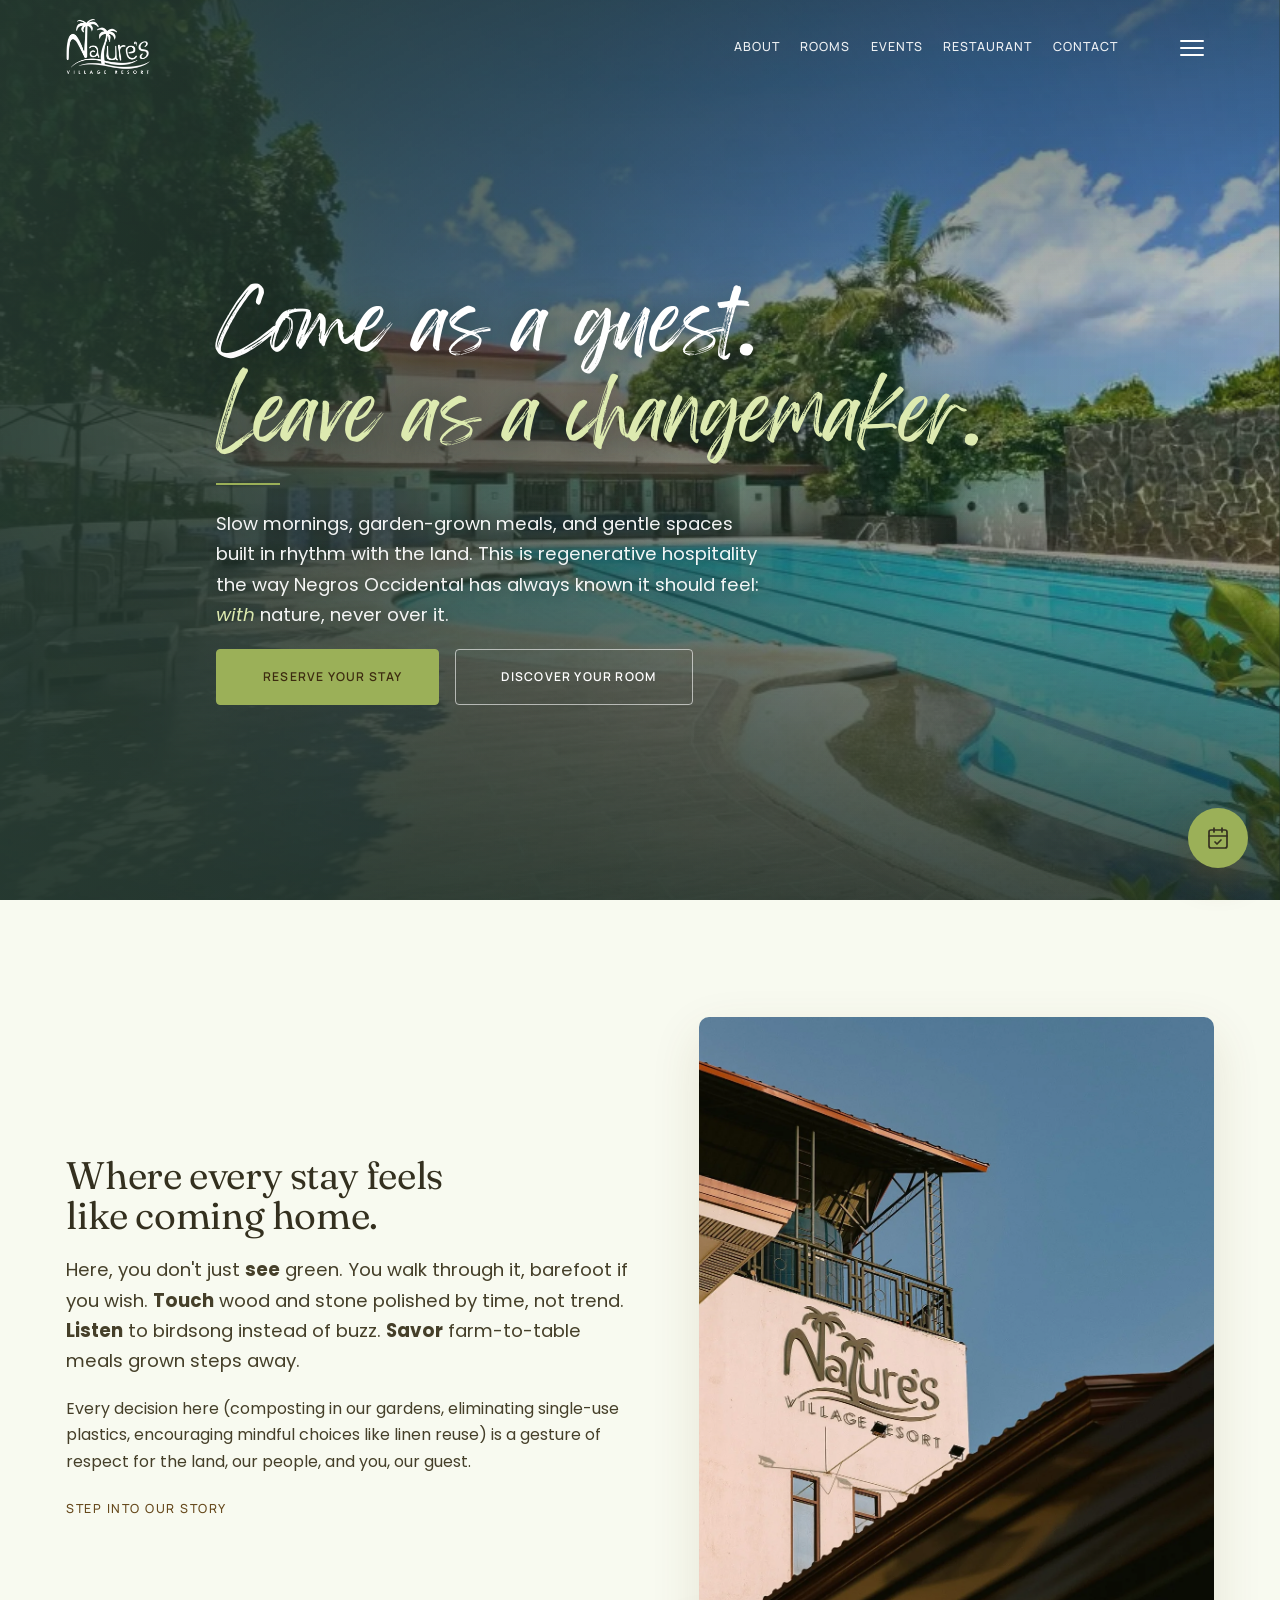
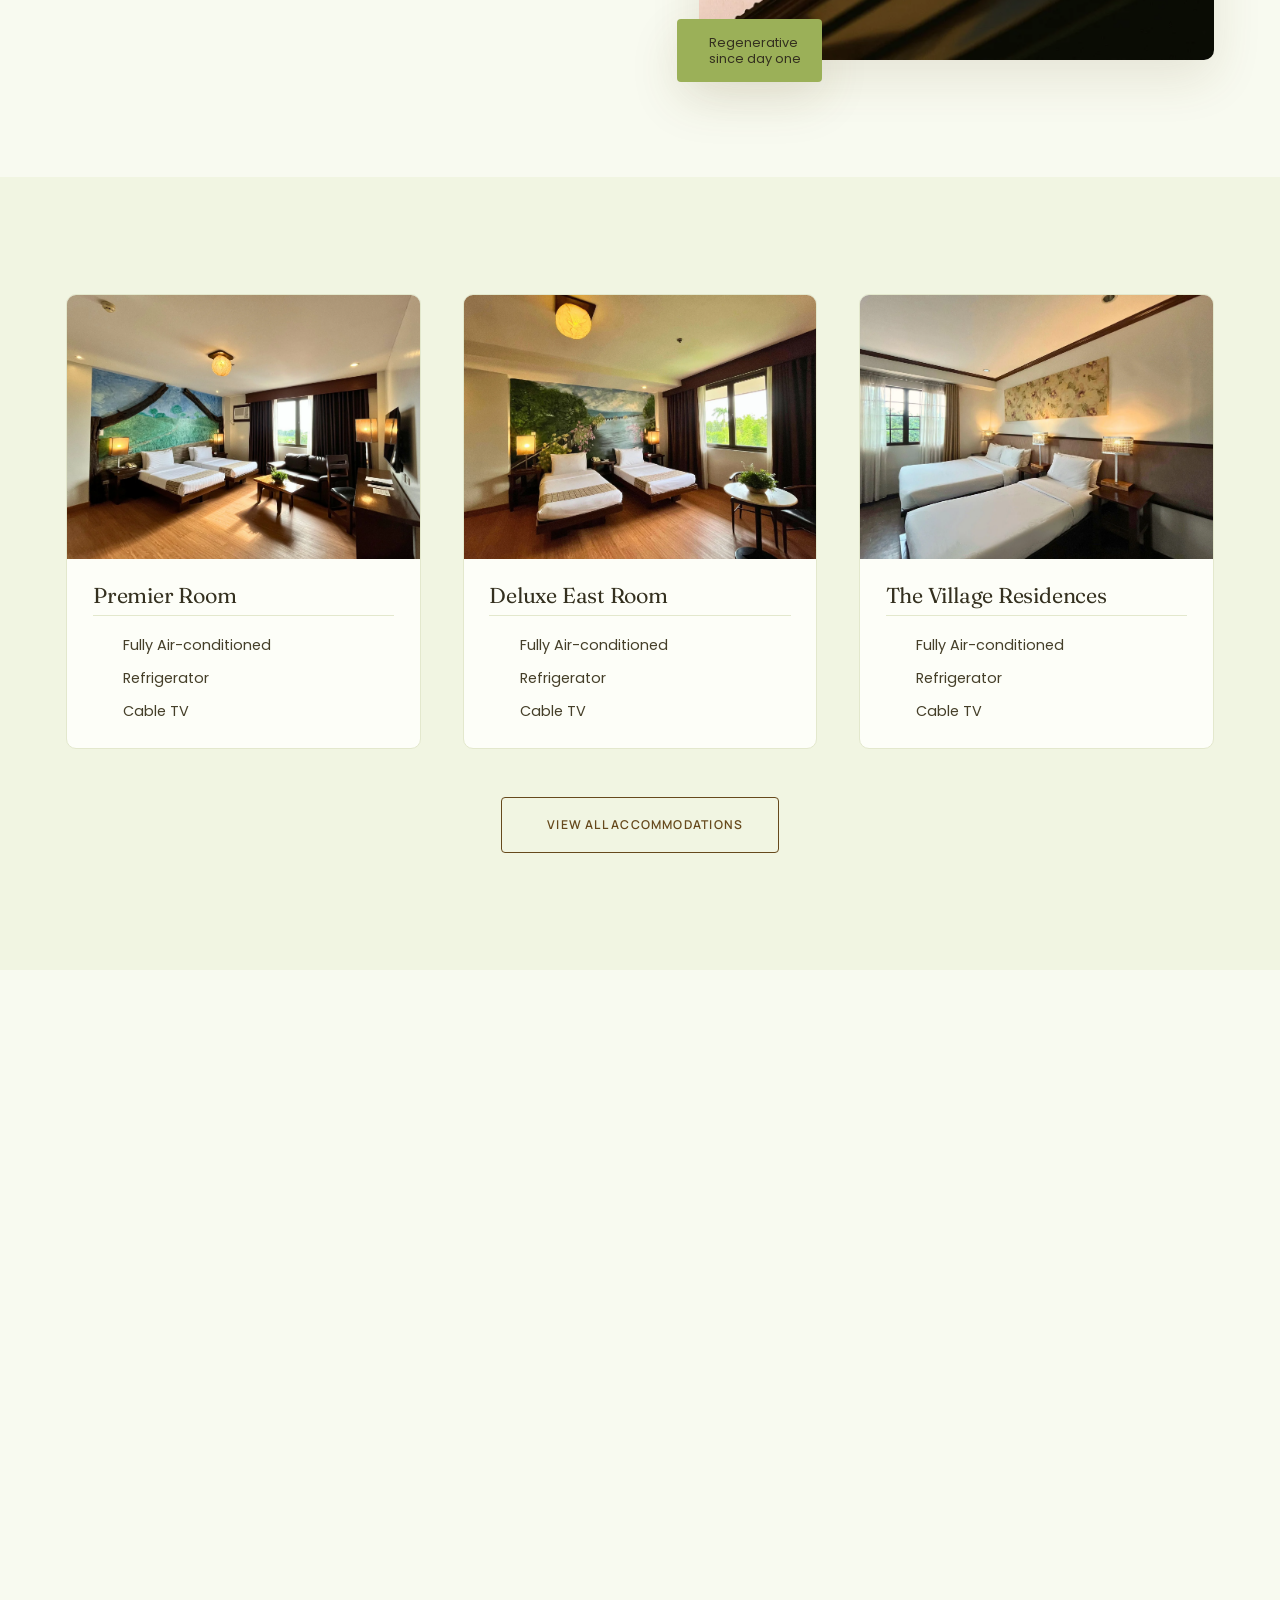
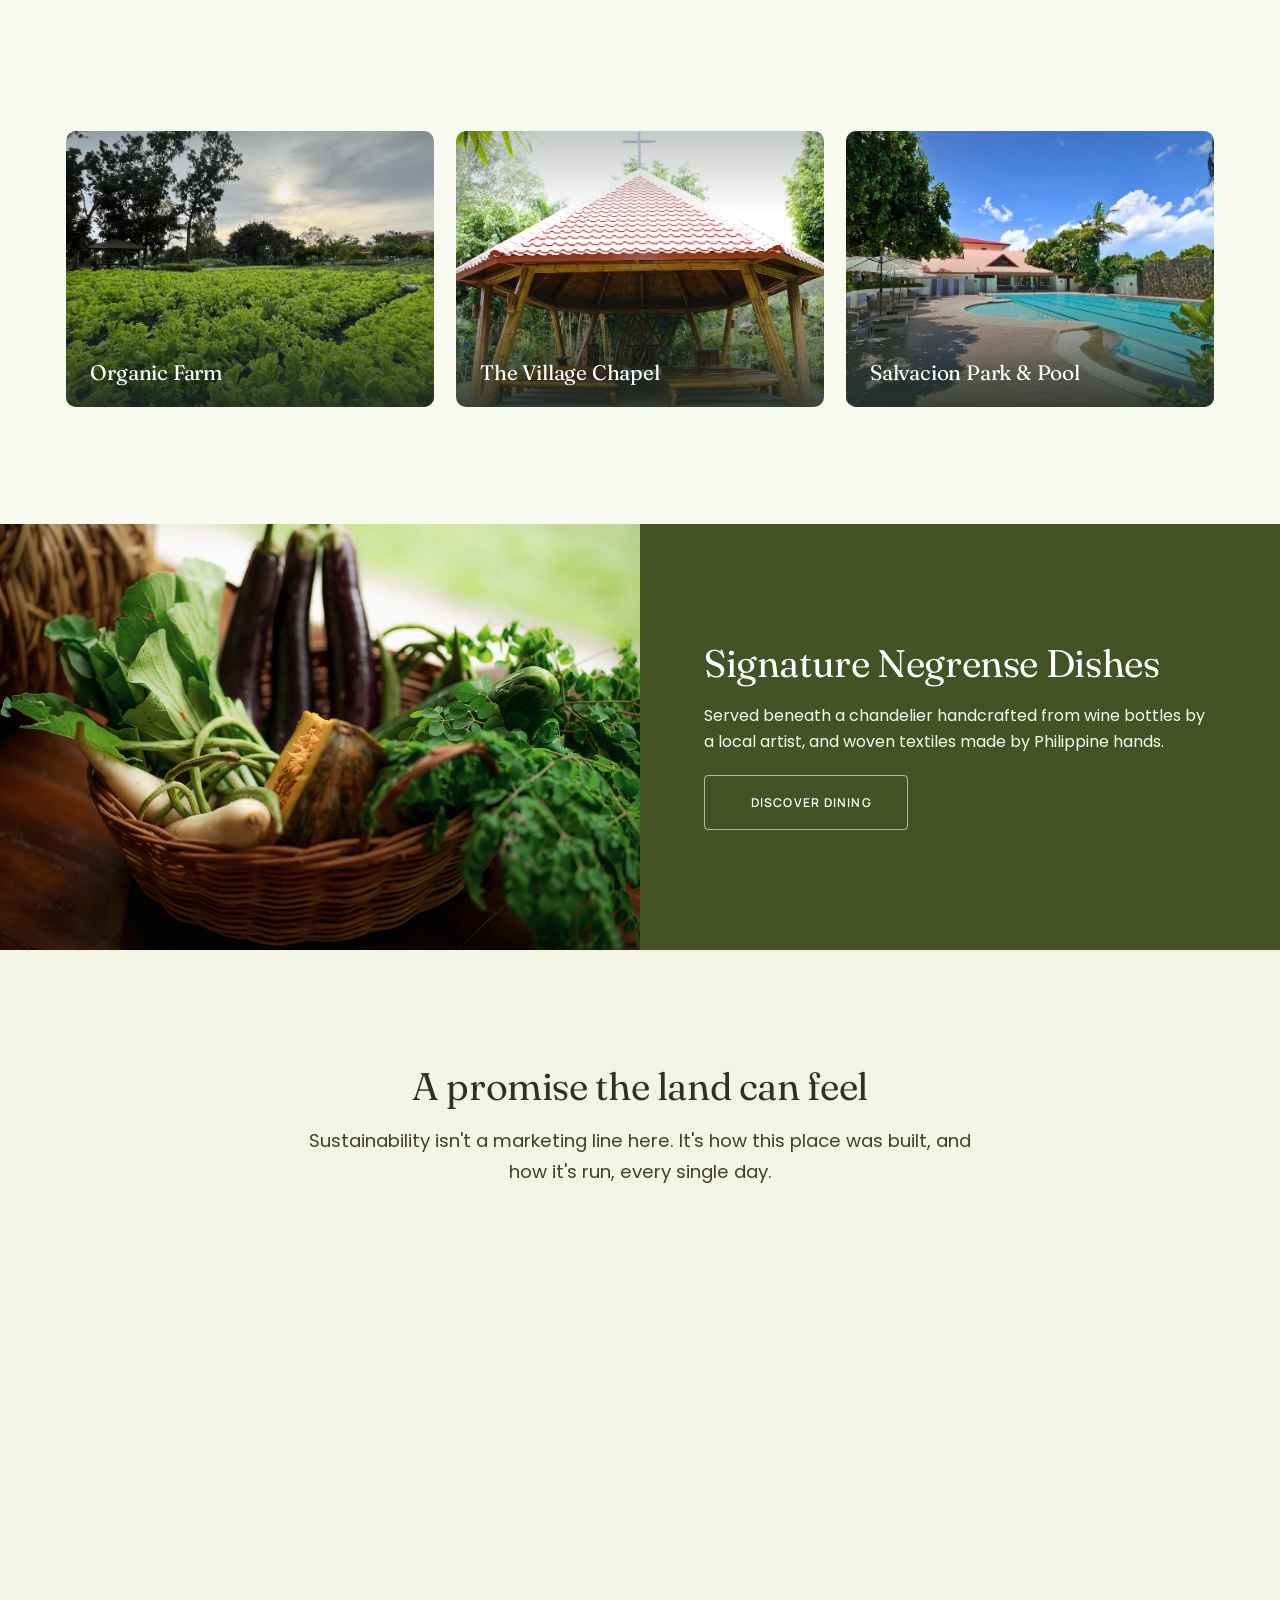
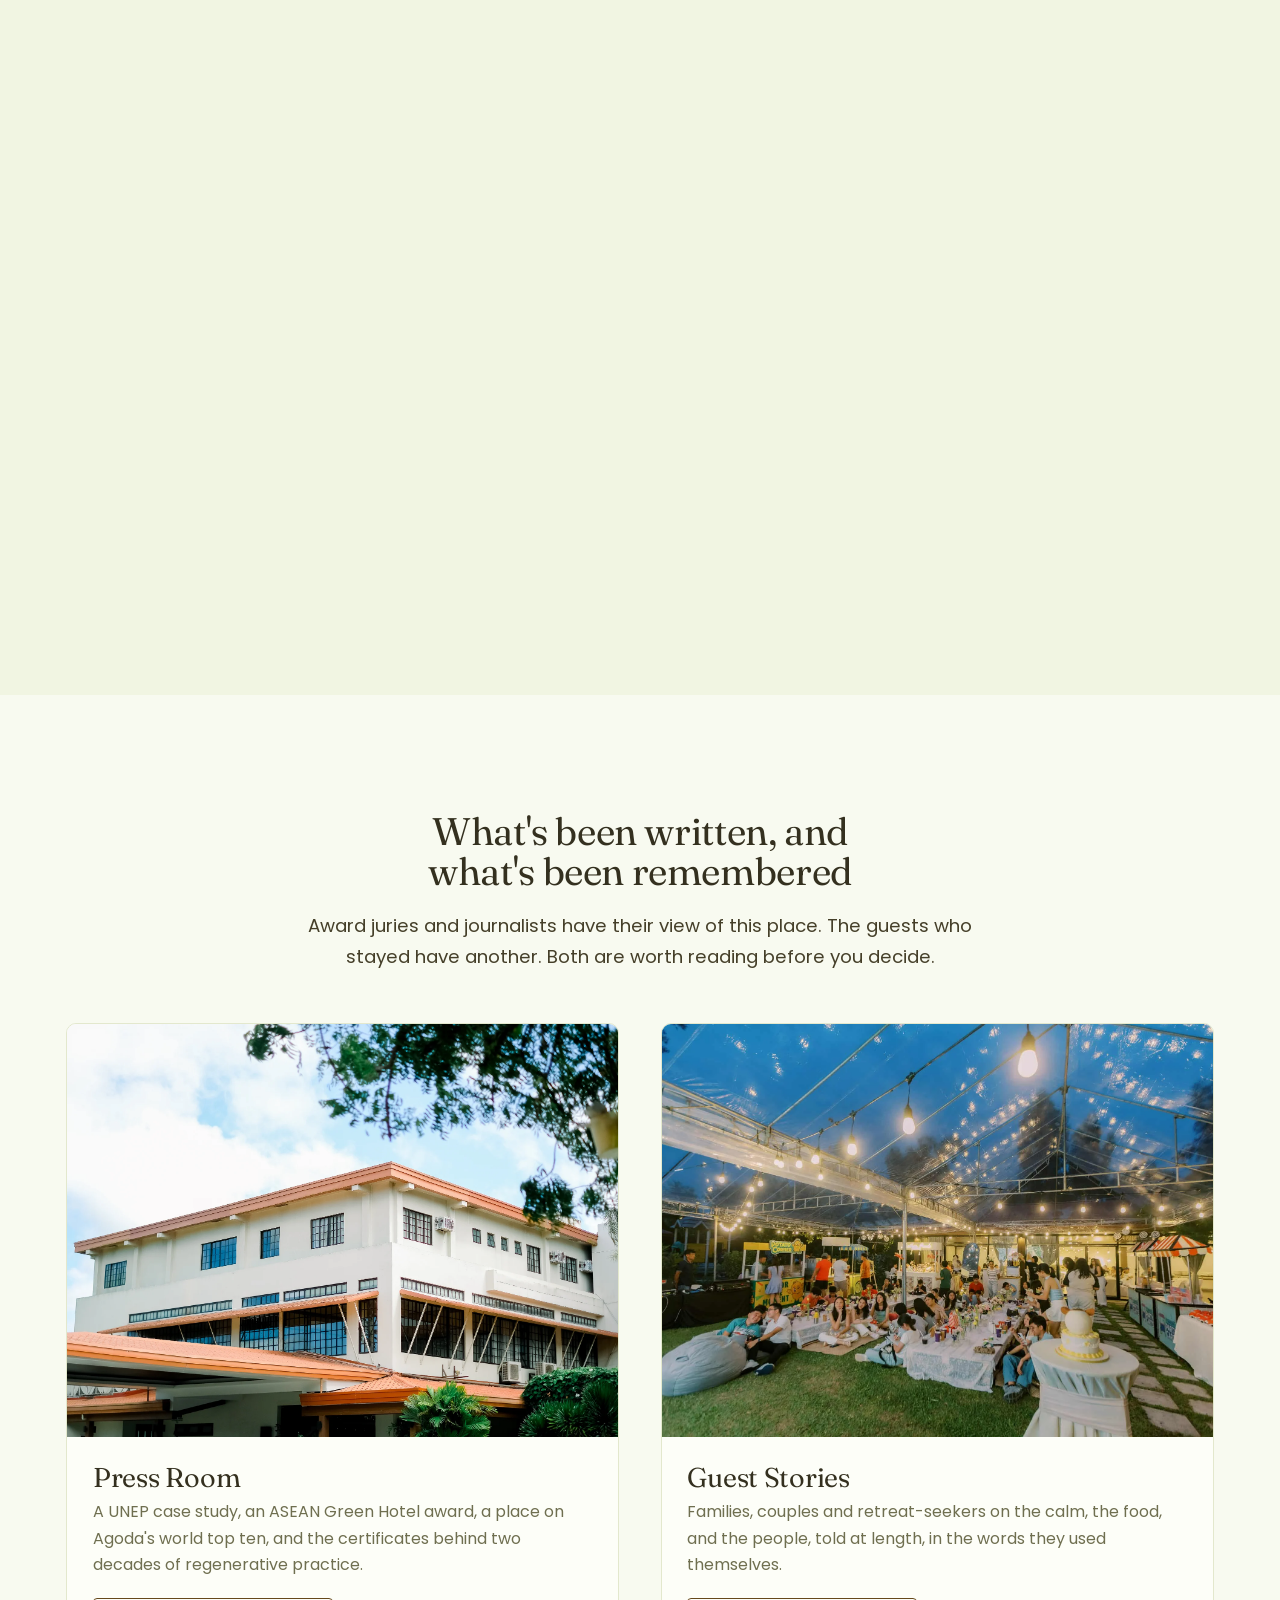
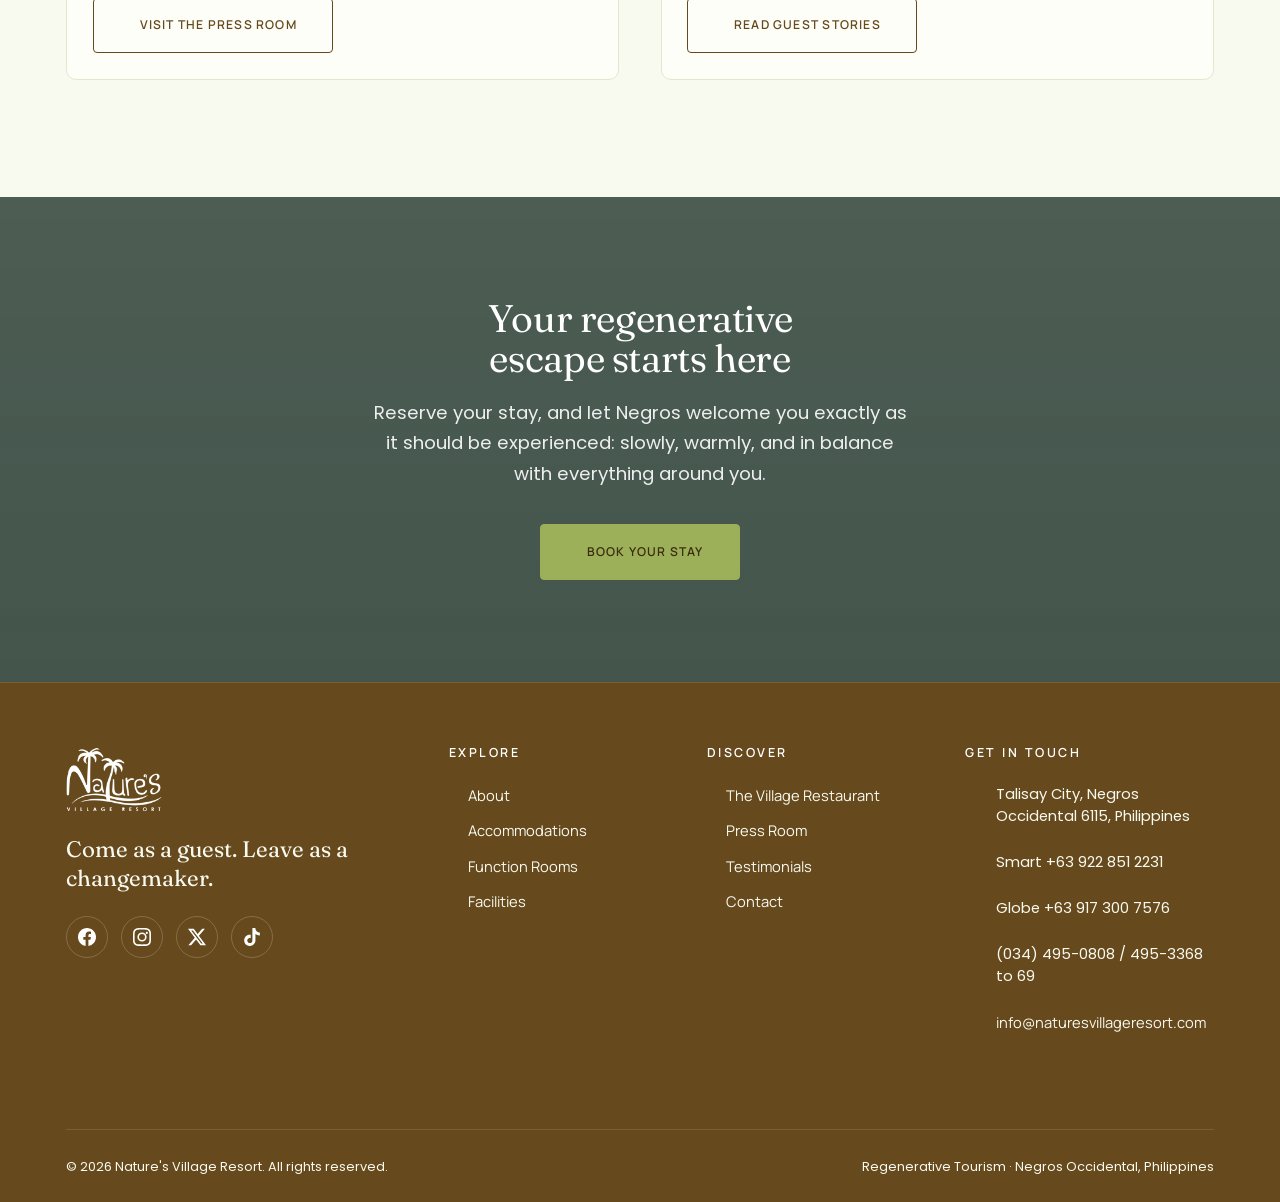
==== commit 4c847de1: "Apply taste-skill design pass (preserve brand) Copy and markup: - Remove em/en dashes from all visib" ====
--- a/index.html
+++ b/index.html
@@ -3,13 +3,13 @@
 <head>
   <meta charset="utf-8">
   <meta name="viewport" content="width=device-width, initial-scale=1">
-  <title>Nature's Village Resort — Regenerative Escape, Negros Occidental</title>
+  <title>Nature's Village Resort | Regenerative Escape, Negros Occidental</title>
   <meta name="description" content="Slow mornings, garden-grown meals, and quiet spaces shaped by nature at this regenerative escape in Talisay City, Negros Occidental.">
   <link rel="canonical" href="https://naturesvillageresort.com/">
 
   <!-- Open Graph -->
   <meta property="og:type" content="website">
-  <meta property="og:title" content="Nature's Village Resort — A Regenerative Escape in Negros Occidental">
+  <meta property="og:title" content="Nature's Village Resort | A Regenerative Escape in Negros Occidental">
   <meta property="og:description" content="Garden-grown meals, solar-powered comfort, and gentle spaces built in rhythm with the land. Come as a guest. Leave as a changemaker.">
   <!-- Share card. JPEG at exactly 1200x630 — scrapers other than Facebook are
        unreliable with WebP, and declaring the dimensions lets them lay the card
@@ -75,7 +75,7 @@
   <!-- ==================== HEADER ==================== -->
   <header class="nvr-header nvr-header--transparent" id="site-header">
     <div class="nvr-container nvr-header__inner">
-      <a class="nvr-header__logo" href="/" aria-label="Nature's Village Resort — Home">
+      <a class="nvr-header__logo" href="/" aria-label="Nature's Village Resort home">
         <img src="/assets/images/Home/nvr_logo.webp" alt="Nature's Village Resort logo" width="84" height="60">
         <span class="nvr-header__wordmark">Nature's Village<small>Resort · Negros</small></span>
       </a>
@@ -156,7 +156,7 @@
       <div class="nvr-container nvr-hero__inner">
         <h1 class="nvr-hero__title">Come as a guest.<em>Leave as a changemaker.</em></h1>
         <span class="nvr-hero__rule" aria-hidden="true"></span>
-        <p class="nvr-hero__lead">Slow mornings, garden-grown meals, and gentle spaces built in rhythm with the land — this is regenerative hospitality the way Negros Occidental has always known it should feel: <em>with</em> nature, never over it.</p>
+        <p class="nvr-hero__lead">Slow mornings, garden-grown meals, and gentle spaces built in rhythm with the land. This is regenerative hospitality the way Negros Occidental has always known it should feel: <em>with</em> nature, never over it.</p>
         <div class="nvr-hero__actions">
           <a class="nvr-btn" href="https://staahmax.staah.net/be/index_be?propertyId=Mjk5Ng==&individual=true" target="_blank" rel="noopener">
             <i data-lucide="calendar-check"></i> Reserve Your Stay
@@ -166,10 +166,6 @@
           </a>
         </div>
       </div>
-      <a class="nvr-hero__scroll" href="#intro" aria-label="Scroll to content">
-        <span>Discover</span>
-        <i data-lucide="chevron-down"></i>
-      </a>
     </section>
 
     <!-- ==================== INTRO / ABOUT TEASER ==================== -->
@@ -177,8 +173,8 @@
       <div class="nvr-container nvr-intro">
         <div class="nvr-intro__text nvr-reveal">
           <h2>Where every stay feels like coming home.</h2>
-          <p class="nvr-lead">Here, you don't just <strong>see</strong> green—you walk through it, barefoot if you wish. <strong>Touch</strong> wood and stone polished by time, not trend. <strong>Listen</strong> to birdsong instead of buzz. <strong>Savor</strong> farm-to-table meals grown steps away.</p>
-          <p>Every decision here — composting in our gardens, eliminating single-use plastics, encouraging mindful choices like linen reuse — is a gesture of respect for the land, our people, and you, our guest.</p>
+          <p class="nvr-lead">Here, you don't just <strong>see</strong> green. You walk through it, barefoot if you wish. <strong>Touch</strong> wood and stone polished by time, not trend. <strong>Listen</strong> to birdsong instead of buzz. <strong>Savor</strong> farm-to-table meals grown steps away.</p>
+          <p>Every decision here (composting in our gardens, eliminating single-use plastics, encouraging mindful choices like linen reuse) is a gesture of respect for the land, our people, and you, our guest.</p>
           <a class="nvr-textlink" href="/about/">Step Into Our Story <i data-lucide="arrow-right"></i></a>
         </div>
         <div class="nvr-intro__media nvr-reveal" data-delay="1">
@@ -278,7 +274,7 @@
     <section class="nvr-section">
       <div class="nvr-container">
         <div class="nvr-section-head nvr-reveal">
-          <h2>Wander further — every space here has a story to grow into</h2>
+          <h2>Wander further. Every space here has a story to grow into</h2>
         </div>
         <div class="nvr-spaces">
           <a class="nvr-space nvr-space--feature nvr-reveal" href="/function-rooms/#venues">
@@ -328,14 +324,14 @@
       <div class="nvr-container">
         <div class="nvr-section-head nvr-section-head--center nvr-reveal">
           <h2>A promise the land can feel</h2>
-          <p class="nvr-lead">Sustainability isn't a marketing line here — it's how this place was built, and how it's run, every single day.</p>
+          <p class="nvr-lead">Sustainability isn't a marketing line here. It's how this place was built, and how it's run, every single day.</p>
         </div>
         <div class="nvr-grid nvr-grid--3 nvr-pillars">
-          <div class="nvr-pillar nvr-reveal"><i data-lucide="sprout"></i><h3>Grown With Care</h3><p>Composted, cultivated, and harvested right here — every dish carries the flavour of this soil.</p></div>
+          <div class="nvr-pillar nvr-reveal"><i data-lucide="sprout"></i><h3>Grown With Care</h3><p>Composted, cultivated, and harvested right here. Every dish carries the flavour of this soil.</p></div>
           <div class="nvr-pillar nvr-reveal" data-delay="1"><i data-lucide="recycle"></i><h3>Zero-Waste Circles</h3><p>What we compost returns to the farm. What we can't reuse, we simply don't bring in.</p></div>
           <div class="nvr-pillar nvr-reveal" data-delay="2"><i data-lucide="sun"></i><h3>Solar Powered</h3><p>The sun does much of the work here, powering comfort without costing the planet.</p></div>
           <div class="nvr-pillar nvr-reveal"><i data-lucide="droplets"></i><h3>Mindful Water</h3><p>Small habits, like reusing linens, that add up to real respect for a resource we never take for granted.</p></div>
-          <div class="nvr-pillar nvr-reveal" data-delay="1"><i data-lucide="users"></i><h3>Local &amp; Fair</h3><p>Built alongside Negrense artisans, weavers and farmers — hospitality that lifts more than just guests.</p></div>
+          <div class="nvr-pillar nvr-reveal" data-delay="1"><i data-lucide="users"></i><h3>Local &amp; Fair</h3><p>Built alongside Negrense artisans, weavers and farmers: hospitality that lifts more than just guests.</p></div>
           <div class="nvr-pillar nvr-reveal" data-delay="2"><i data-lucide="trees"></i><h3>Building With Nature</h3><p>Every structure was designed to sit with the landscape, never over it.</p></div>
         </div>
       </div>
@@ -377,7 +373,6 @@
         <div class="nvr-grid nvr-grid--2">
           <article class="nvr-card nvr-reveal">
             <div class="nvr-card__media">
-              <span class="nvr-tag">In the press</span>
               <img src="/assets/images/Others/hero-slide-8.webp" alt="Aerial view of Nature's Village Resort set among gardens and tree canopy" loading="lazy" width="1024" height="683">
             </div>
             <div class="nvr-card__body">
@@ -390,12 +385,11 @@
           </article>
           <article class="nvr-card nvr-reveal" data-delay="1">
             <div class="nvr-card__media">
-              <span class="nvr-tag">In their words</span>
               <img src="/assets/images/Others/1.webp" alt="Lounge seating beside the pool at dusk, warm light spilling from the pavilion behind" loading="lazy" width="1080" height="1350">
             </div>
             <div class="nvr-card__body">
               <h3 class="nvr-card__title">Guest Stories</h3>
-              <p class="nvr-card__text">Families, couples and retreat-seekers on the calm, the food, and the people — told at length, in the words they used themselves.</p>
+              <p class="nvr-card__text">Families, couples and retreat-seekers on the calm, the food, and the people, told at length, in the words they used themselves.</p>
               <a class="nvr-btn nvr-btn--outline nvr-card__cta" href="/testimonials/">
                 <i data-lucide="message-circle-heart"></i> Read Guest Stories
               </a>
--- a/assets/css/styles.css
+++ b/assets/css/styles.css
@@ -789,12 +789,6 @@
    bottom edge so a row of cards with copy of different lengths still lines its
    buttons up. */
 .nvr-card__cta { margin-top: auto; align-self: flex-start; }
-.nvr-tag {
-  position: absolute; top: 1rem; left: 1rem;
-  background: rgba(var(--nvr-overlay-2-rgb),0.82); color: var(--nvr-white);
-  font-size: 0.68rem; letter-spacing: 0.16em; text-transform: uppercase;
-  padding: 0.4rem 0.8rem; border-radius: 2px; backdrop-filter: blur(4px);
-}
 
 /* Feature list w/ icons */
 .nvr-featurelist { list-style: none; padding: 0; margin: 0; display: grid; gap: 0.7rem; }
@@ -974,6 +968,16 @@
 .nvr-hero__media { position: absolute; inset: -8% 0; z-index: -2; will-change: transform; overflow: hidden; }
 .nvr-hero__media img { width: 100%; height: 100%; object-fit: cover; object-position: center 60%; animation: nvr-kenburns 20s var(--nvr-ease) both; }
 @keyframes nvr-kenburns { from { transform: scale(1.12); } to { transform: scale(1); } }
+/* Hero parallax, driven by the scroll position itself (no JS scroll handler).
+   Same curve as the old script: 0.12px of travel per px scrolled, over the
+   first viewport height. custom.js keeps a fallback for browsers without
+   scroll-driven animations. */
+@supports (animation-timeline: scroll()) {
+  @media (prefers-reduced-motion: no-preference) {
+    .nvr-hero__media { animation: nvr-hero-parallax linear both; animation-timeline: scroll(root); animation-range: 0 100vh; }
+  }
+}
+@keyframes nvr-hero-parallax { to { transform: translateY(12vh); } }
 
 /* ---------- Hero background video (injected by initHeroVideo in custom.js) ----------
    A self-hosted <video> used as wallpaper. Same z-index as .nvr-hero__media
@@ -1068,27 +1072,6 @@
 .nvr-hero__inner > *:nth-child(4) { animation-delay: 0.55s; }
 .nvr-hero__inner > *:nth-child(5) { animation-delay: 0.68s; }
 @keyframes nvr-rise { from { opacity: 0; transform: translateY(26px); } to { opacity: 1; transform: none; } }
-.nvr-hero__scroll {
-  position: absolute; bottom: 2rem; left: 50%; transform: translateX(-50%);
-  color: rgba(255,255,255,0.9); display: flex; flex-direction: column; align-items: center; gap: 0.5rem;
-  font-family: var(--nvr-sans); font-size: 0.64rem; letter-spacing: 0.26em; text-transform: uppercase;
-}
-.nvr-hero__scroll .nvr-ic { width: 22px; height: 22px; animation: nvr-bob 2.4s var(--nvr-ease) infinite; }
-.nvr-hero__scroll:hover { color: var(--nvr-white); }
-@keyframes nvr-bob { 0%,100% { transform: translateY(0); } 50% { transform: translateY(6px); } }
-@media (max-width: 600px) { .nvr-hero__scroll span { display: none; } }
-/* The cue is absolutely positioned against the hero, so once the hero's own
-   content is taller than the viewport the copy grows down THROUGH it: measured
-   collisions with the CTA row wherever the two CTAs stack (width <= 600px) and
-   the viewport is under ~695px tall. Re-measured Sept 2026 against the live
-   build, because the previous 660px threshold was set ~35px too low and the
-   chevron still landed on the "Discover Your Room" button — the client reported
-   it from a phone webview: 390x670 overlapped by 8px, 390x700 cleared by only
-   7px, 390x730 by 22px. Above 600px wide the CTAs sit side by side and the row
-   is short enough to clear comfortably (640x700 measured +53px).
-   Drop it below that rather than reserve space for it on every screen; at that
-   height the page is visibly cut off already, which is all the cue was saying. */
-@media (max-height: 720px) { .nvr-hero__scroll { display: none; } }
 
 /* ---------- Intro ---------- */
 .nvr-intro { display: grid; gap: clamp(2.5rem, 5vw, 5rem); align-items: center; }
@@ -2799,19 +2782,28 @@
   object-fit: cover;
 }
 
-/* Stacked pool images */
-.facilities-feature__media--stack {
+/* ---------- Farm + park, side by side ---------- */
+.facilities-pair__grid {
   display: grid;
-  gap: 1rem;
-  grid-template-columns: 1fr;
-}
-@media (min-width: 520px) {
-  .facilities-feature__media--stack {
-    grid-template-columns: 1.5fr 1fr;
-    align-items: end;
-  }
-  .facilities-feature__media--stack img:first-child { grid-column: 1 / -1; }
-}
+  gap: clamp(3rem, 6vw, 4.5rem);
+}
+@media (min-width: 900px) {
+  /* Offset the second column so the pair doesn't read as two equal cards. */
+  .facilities-pair__grid { grid-template-columns: 1.15fr 1fr; align-items: start; }
+  .facilities-pair__item + .facilities-pair__item { margin-top: clamp(3rem, 7vw, 6rem); }
+}
+.facilities-pair__media { margin-bottom: 1.6rem; }
+.facilities-pair__media img {
+  width: 100%;
+  aspect-ratio: 4 / 3;
+  border-radius: var(--nvr-radius-lg);
+  box-shadow: var(--nvr-shadow-md);
+  object-fit: cover;
+}
+.facilities-pair__media--duo { display: grid; grid-template-columns: 1.5fr 1fr; gap: 1rem; }
+.facilities-pair__media--duo img { aspect-ratio: 3 / 4; height: 100%; }
+.facilities-pair__item p { max-width: 60ch; }
+.facilities-pair__item .nvr-textlink { margin-top: 0.4rem; }
 
 .facilities-feature__text .nvr-featurelist {
   margin: 1.6rem 0 1.8rem;
@@ -2860,10 +2852,12 @@
 
 /* ---------- Intro / Story / Interior split rows ---------- */
 .dine-intro,
-.dine-story,
 .dine-interior {
   align-items: center;
 }
+/* Story is stacked: text column on top, wide image underneath. */
+.dine-story { display: grid; gap: clamp(2rem, 4vw, 3rem); }
+.dine-story__text { max-width: 65ch; }
 .dine-intro__media img,
 .dine-story__media img,
 .dine-interior__media img {
@@ -3029,6 +3023,8 @@
   .dine-factlist li { border-radius: var(--nvr-radius-lg); }
 }
 
+.dine-story__media img { aspect-ratio: 21 / 9; }
+
 /* On wide screens, put the interior image on the left, text on the right (as marked up).
    Story keeps text left / image right (natural source order). */
 @media (min-width: 720px) {
@@ -3036,7 +3032,15 @@
   .dine-interior__text { order: 1; }
 }
 
-/* ---------- Signature drinks ---------- */
+/* ---------- Signature drinks ----------
+   One featured card plus two stacked side cards, not three equal cards. */
+@media (min-width: 720px) {
+  .dine-drinks { grid-template-columns: 1.1fr 1fr; }
+  .dine-drinks .nvr-card:first-child { grid-row: span 2; }
+  .dine-drinks .nvr-card:first-child .nvr-card__media { aspect-ratio: auto; flex: 1; min-height: 18rem; }
+  .dine-drinks .nvr-card:not(:first-child) { flex-direction: row; }
+  .dine-drinks .nvr-card:not(:first-child) .nvr-card__media { aspect-ratio: auto; flex: 0 0 38%; }
+}
 .dine-drinks .nvr-card__body {
   text-align: left;
 }
@@ -3733,21 +3737,6 @@
   transition: transform 0.6s var(--nvr-ease);
 }
 .press-feature:hover .press-feature__media img { transform: scale(1.05); }
-.press-feature__kind {
-  position: absolute;
-  top: 0.85rem; left: 0.85rem;
-  background: rgba(var(--nvr-overlay-2-rgb), 0.85);
-  color: var(--nvr-white);
-  font-family: var(--nvr-sans);
-  font-size: 0.62rem;
-  font-weight: 500;
-  letter-spacing: 0.16em;
-  text-transform: uppercase;
-  padding: 0.35rem 0.7rem;
-  border-radius: 2px;
-  -webkit-backdrop-filter: blur(4px);
-  backdrop-filter: blur(4px);
-}
 .press-feature__body { display: block; padding: clamp(1.2rem, 2.5vw, 1.8rem); }
 .press-feature__meta {
   display: flex;
@@ -3958,9 +3947,12 @@
   color: var(--nvr-forest);
   margin-bottom: 1.4rem;
 }
+/* Wider measure and a smaller top size keep the pull quote to three lines
+   on desktop instead of five. */
+.testi-feature .nvr-container--narrow { max-width: 62rem; }
 .testi-feature__quote {
   font-family: var(--nvr-serif);
-  font-size: clamp(1.7rem, 1.1rem + 2.6vw, 3rem);
+  font-size: clamp(1.45rem, 1rem + 1.6vw, 2.1rem);
   line-height: 1.28;
   font-style: italic;
   color: var(--nvr-forest);
@@ -4441,3 +4433,50 @@
 .dev-contact .nvr-lead { margin-bottom: 0; color: var(--nvr-charcoal); }
 .dev-contact__list a { color: var(--nvr-forest); border-bottom: 1px solid transparent; }
 .dev-contact__list a:hover { color: var(--nvr-brass-ink); border-bottom-color: currentColor; }
+
+/* ==========================================================================
+   FULL-ROW GRIDS
+   Odd item counts (7 rooms, 7 certificates, 5 values) left one or two cards
+   alone on the last row with an empty gap beside them. Each grid below
+   re-spans cells so every row is full at every breakpoint.
+   ========================================================================== */
+
+/* Rooms: 6 rooms + Lola's House. Lola's House, a whole house rather than a
+   room, takes the last row on its own as a wide horizontal card. */
+@media (min-width: 720px) {
+  .stay-grid > .nvr-card:last-child { grid-column: 1 / -1; }
+}
+@media (min-width: 1000px) {
+  .stay-grid > .nvr-card:last-child { flex-direction: row; }
+  .stay-grid > .nvr-card:last-child .nvr-card__media { flex: 0 0 50%; aspect-ratio: auto; min-height: 20rem; }
+}
+
+/* Certificates: the newest award leads as a wide horizontal card; at three
+   columns the last one does too, giving 2+1 / 1+1+1 / 1+2. */
+@media (min-width: 720px) {
+  .press-certs > .press-cert:first-child { grid-column: 1 / -1; }
+}
+@media (min-width: 1000px) {
+  .press-certs > .press-cert:first-child,
+  .press-certs > .press-cert:last-child { grid-column: span 2; }
+}
+@media (min-width: 720px) {
+  .press-certs > .press-cert:first-child { display: grid; grid-template-columns: 1.2fr 1fr; }
+  .press-certs > .press-cert:first-child .press-cert__media { aspect-ratio: auto; height: 100%; min-height: 14rem; }
+  .press-certs > .press-cert:first-child .press-cert__caption { border-top: 0; border-left: 1px solid var(--nvr-line); align-self: center; }
+}
+@media (min-width: 1000px) {
+  .press-certs > .press-cert:last-child { display: grid; grid-template-columns: 1.2fr 1fr; }
+  .press-certs > .press-cert:last-child .press-cert__media { aspect-ratio: auto; height: 100%; min-height: 14rem; }
+  .press-certs > .press-cert:last-child .press-cert__caption { border-top: 0; border-left: 1px solid var(--nvr-line); align-self: center; }
+}
+
+/* Values: five cards, as 2 + 3 on a six-column grid. */
+@media (min-width: 720px) and (max-width: 999px) {
+  .about-values > :last-child { grid-column: 1 / -1; }
+}
+@media (min-width: 1000px) {
+  .about-values { grid-template-columns: repeat(6, 1fr); }
+  .about-values > * { grid-column: span 2; }
+  .about-values > :nth-child(-n+2) { grid-column: span 3; }
+}
